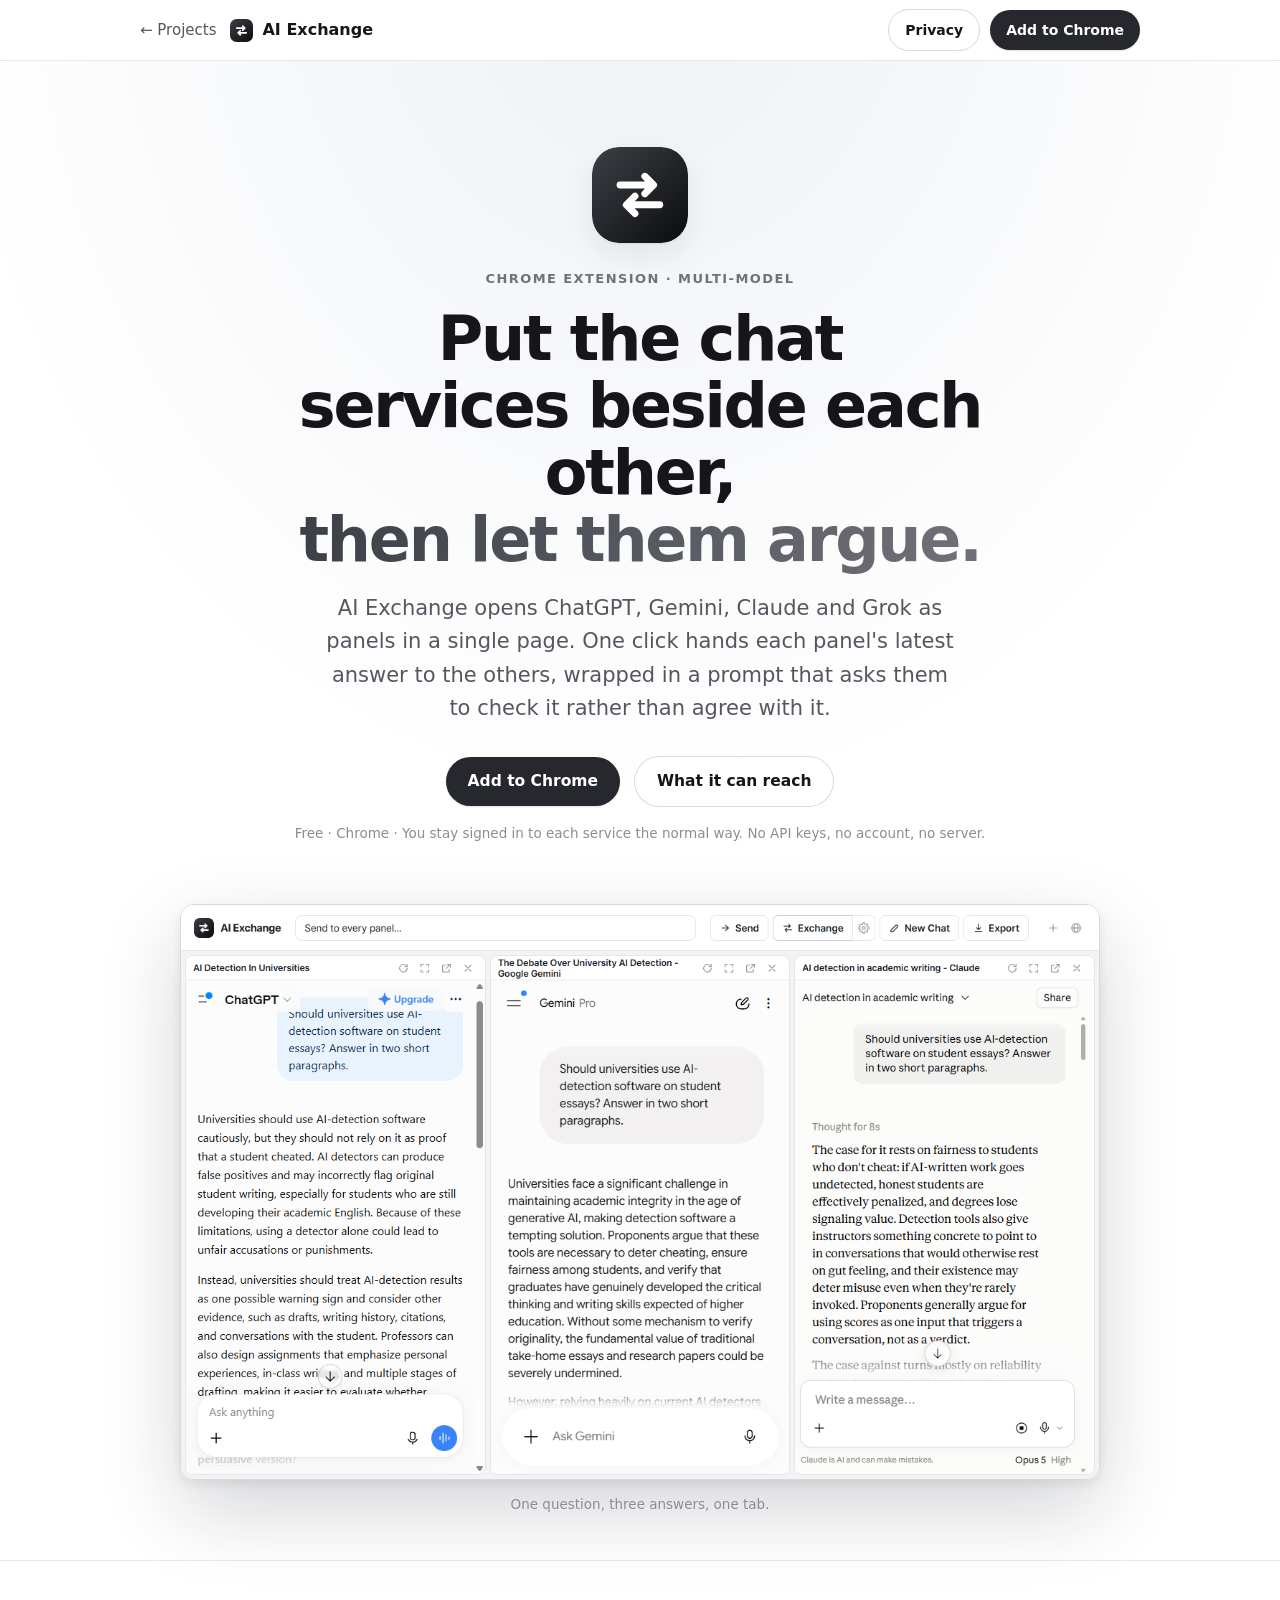
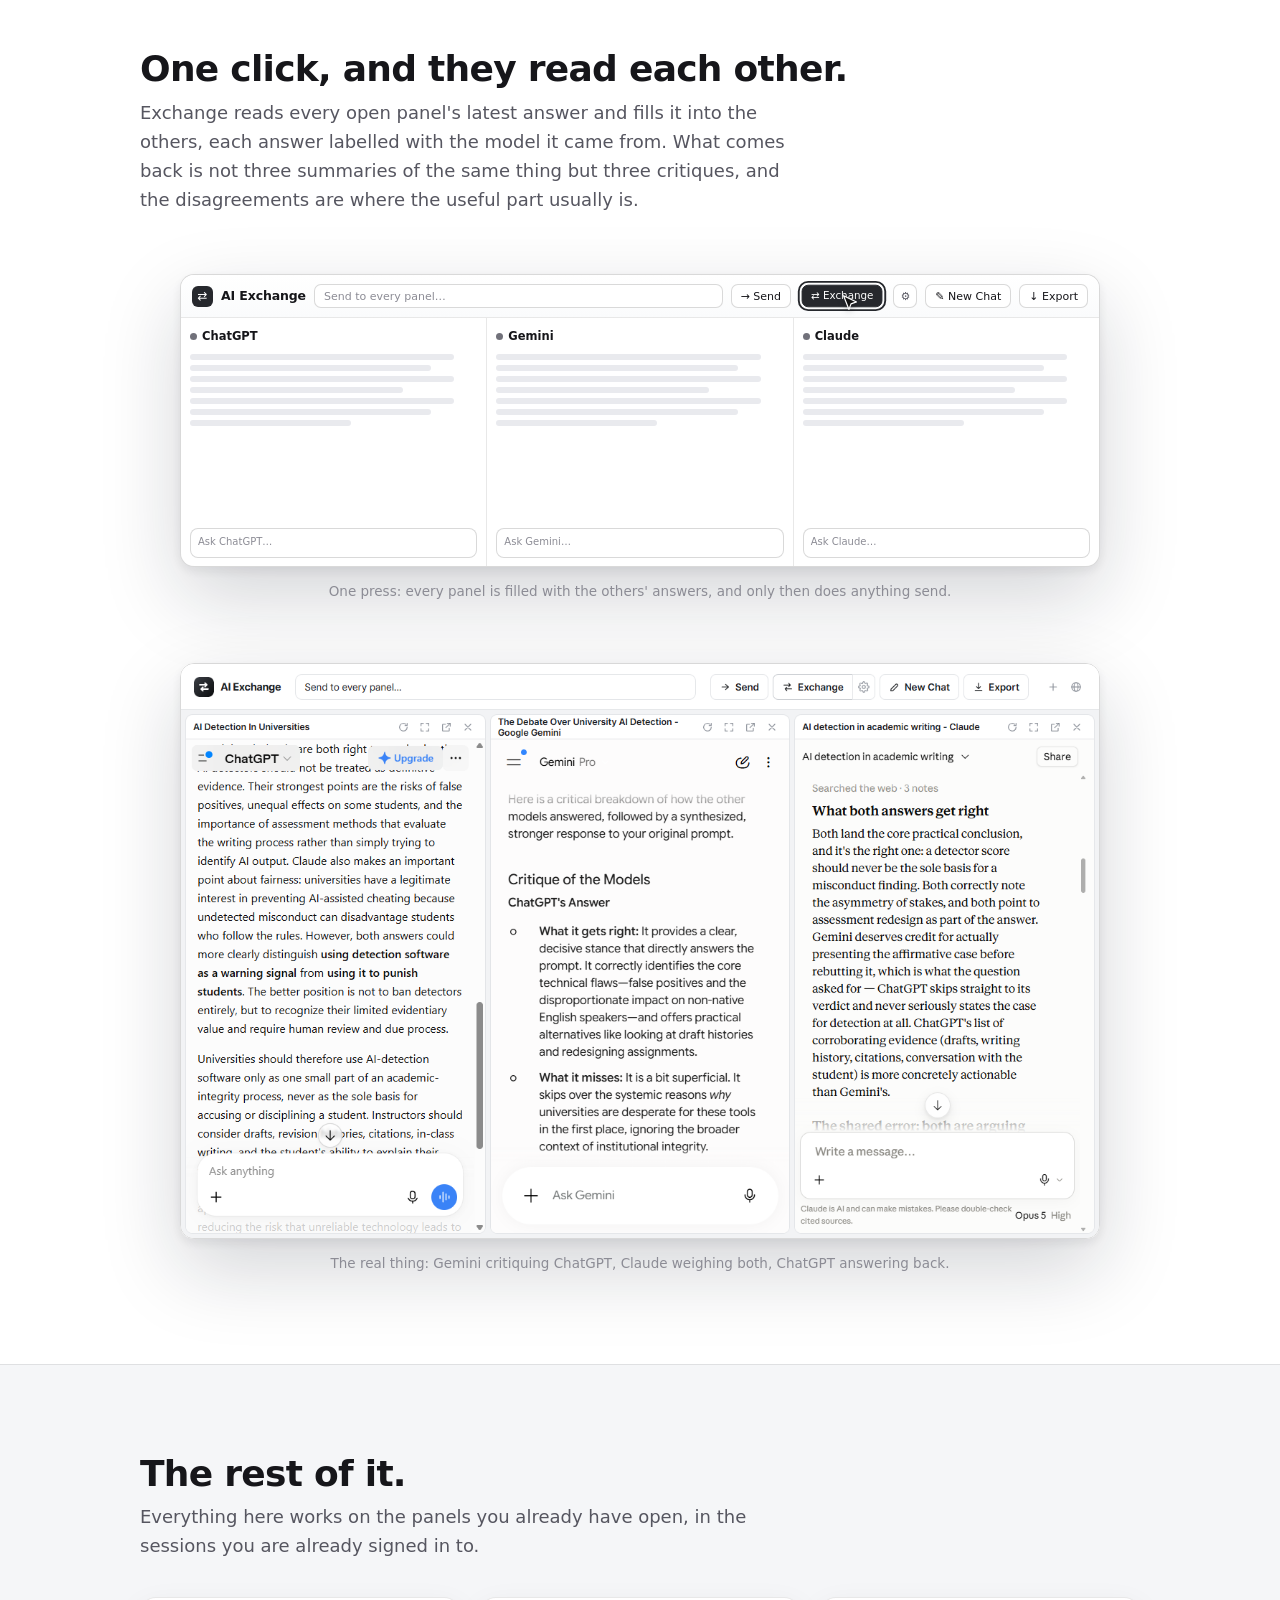
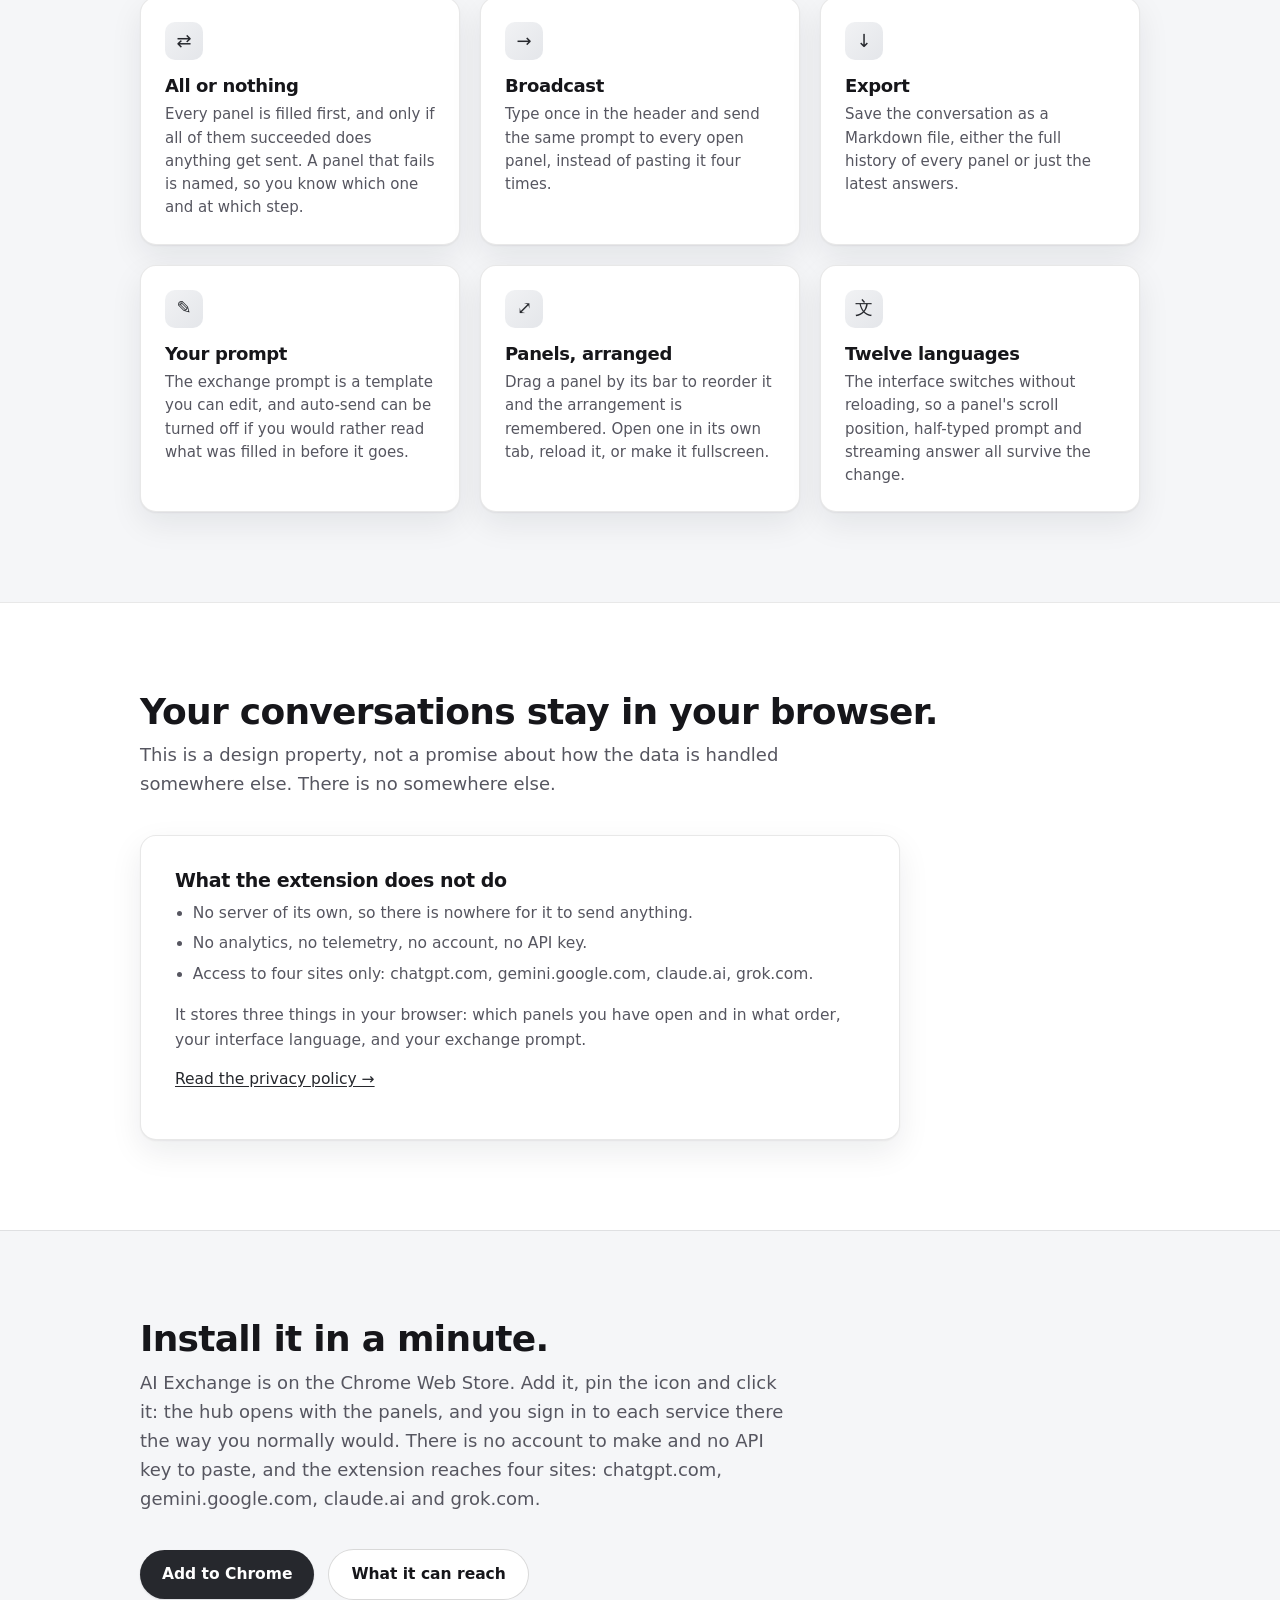
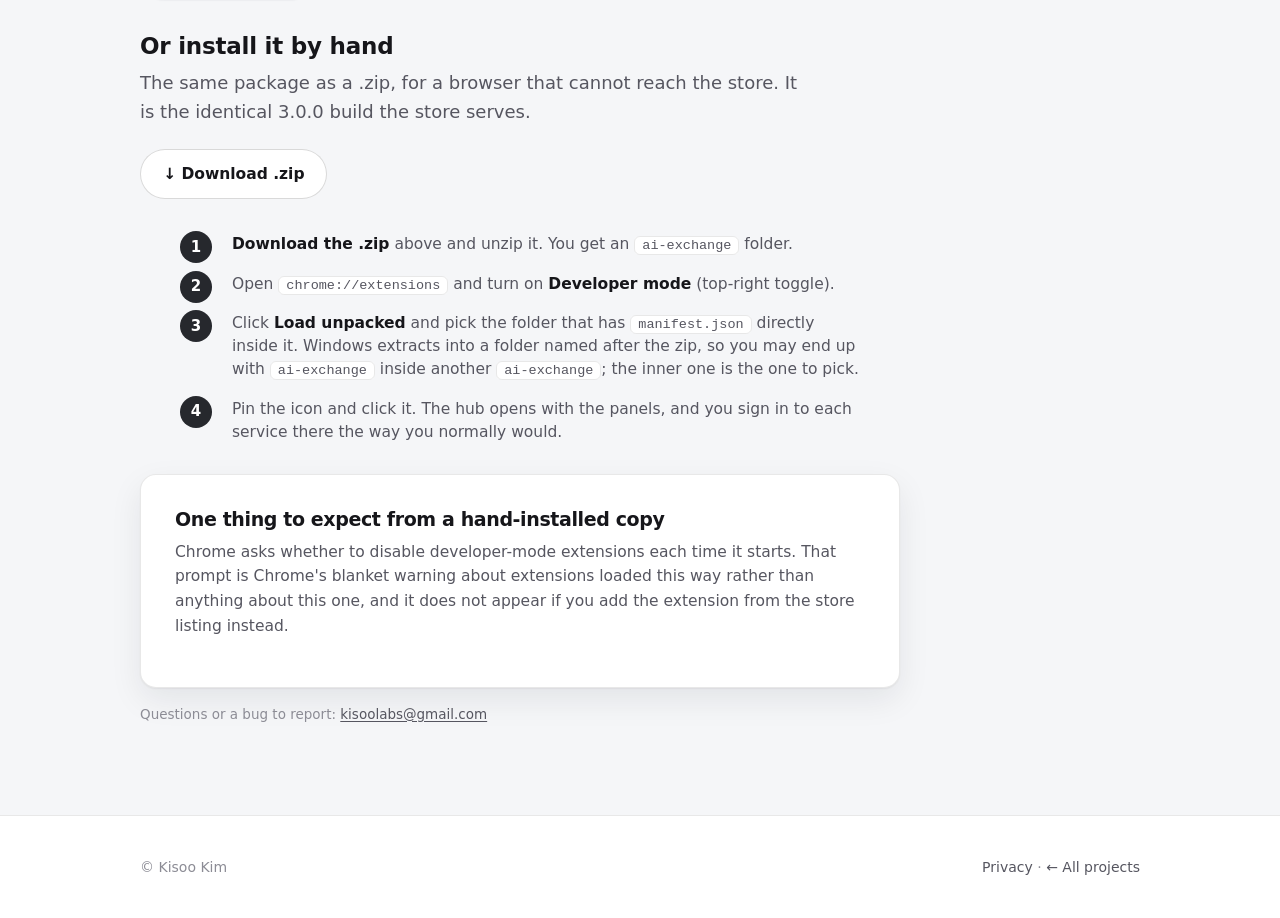
==== ai-exchange/index.html @ a66ac68d "ai-exchange: the listing is live, so lead with the store button The review came back approved and th" ====
<!doctype html>
<html lang="en">
<head>
  <meta charset="utf-8">
  <meta name="viewport" content="width=device-width,initial-scale=1">
  <title>AI Exchange — put the chat services beside each other, then let them argue</title>
  <meta name="description" content="A Chrome extension that opens ChatGPT, Gemini, Claude and Grok as panels in one page, then hands each panel's latest answer to the others so they check one another's work.">
  <link rel="canonical" href="https://kisoolabs.github.io/ai-exchange/">
  <meta property="og:title" content="AI Exchange — let the models check each other">
  <meta property="og:description" content="Four AI chat services side by side in one page, with one click that passes each answer to the others for a critical read.">
  <meta property="og:type" content="website">
  <meta property="og:url" content="https://kisoolabs.github.io/ai-exchange/">
  <meta name="twitter:card" content="summary">
  <link rel="icon" href="assets/icon.svg">
  <link rel="preload" href="../fonts/Geist-Regular.woff2" as="font" type="font/woff2" crossorigin>
  <link rel="preload" href="../fonts/Geist-SemiBold.woff2" as="font" type="font/woff2" crossorigin>
  <link rel="preload" href="../fonts/Geist-Medium.woff2" as="font" type="font/woff2" crossorigin>
  <link rel="stylesheet" href="styles.css">
</head>
<body>
  <header id="nav">
    <div class="container nav-row">
      <div class="nav-left">
        <a class="nav-back" href="../">← Projects</a>
        <span class="nav-title"><img src="assets/icon.svg" alt="">AI Exchange</span>
      </div>
      <span class="nav-right">
        <a class="btn sm ghost" href="privacy/">Privacy</a>
        <a class="btn sm" href="https://chromewebstore.google.com/detail/ai-exchange/naffdgmhedmdagajmbgfgpoiiheadhee">Add to Chrome</a>
      </span>
    </div>
  </header>

  <main>
    <section id="hero">
      <div class="container">
        <img class="hero-icon reveal" src="assets/icon.svg" alt="AI Exchange icon" width="96" height="96">
        <p class="eyebrow reveal">Chrome extension · Multi-model</p>
        <h1 class="reveal">Put the chat services beside each other,<br><span class="grad">then let them argue.</span></h1>
        <p class="hero-sub reveal">AI Exchange opens ChatGPT, Gemini, Claude and Grok as panels in a
          single page. One click hands each panel's latest answer to the others, wrapped in a prompt
          that asks them to check it rather than agree with it.</p>
        <div class="hero-cta reveal">
          <a class="btn" href="https://chromewebstore.google.com/detail/ai-exchange/naffdgmhedmdagajmbgfgpoiiheadhee">Add to Chrome</a>
          <a class="btn ghost" href="#privacy">What it can reach</a>
        </div>
        <p class="hero-note reveal">Free · Chrome · You stay signed in to each service the normal way.
          No API keys, no account, no server.</p>

        <div class="shot reveal">
          <img src="assets/shot-side-by-side.png" width="1280" height="800"
               alt="Three panels side by side in one browser tab: ChatGPT, Google Gemini and Claude, each answering the same question about AI-detection software.">
        </div>
        <p class="shot-cap reveal">One question, three answers, one tab.</p>
      </div>
    </section>

    <section class="section">
      <div class="container">
        <h2 class="reveal">One click, and they read each other.</h2>
        <p class="sub reveal">Exchange reads every open panel's latest answer and fills it into the
          others, each answer labelled with the model it came from. What comes back is not three
          summaries of the same thing but three critiques, and the disagreements are where the
          useful part usually is.</p>

        <div class="shot demo reveal" id="demo" role="img"
             aria-label="Animated demo: pressing the Exchange button in the header hands each panel's latest answer to the other two panels, fills every composer before anything is sent, and the panels come back with critiques of one another.">
          <div class="dm-bar">
            <span class="dm-brand" aria-hidden="true">⇄</span>
            <span class="dm-name">AI Exchange</span>
            <span class="dm-omni">Send to every panel…</span>
            <span class="dm-btn">→ Send</span>
            <span class="dm-btn dm-x" id="dmX">⇄ Exchange</span>
            <span class="dm-btn icon">⚙</span>
            <span class="dm-btn">✎ New Chat</span>
            <span class="dm-btn">↓ Export</span>
          </div>
          <div class="dm-gate" id="dmGate">Filling 0 / 3</div>
          <div class="dm-panels">
              <div class="dm-p" data-panel="chatgpt">
                <div class="dm-ptitle"><span class="dm-dot"></span>ChatGPT</div>
                <div class="dm-body" aria-hidden="true">
                  <span class="dm-l w9"></span><span class="dm-l w8"></span><span class="dm-l w9"></span>
                  <span class="dm-l w7"></span><span class="dm-l w9"></span><span class="dm-l w8"></span>
                  <span class="dm-l w5"></span>
                  <p class="dm-crit"><b>Gemini</b> overstates how reliable current detectors are.</p>
                </div>
                <div class="dm-in"><span class="ph">Ask ChatGPT…</span><span class="dm-tag" data-tag="Gemini">Gemini</span><span class="dm-tag" data-tag="Claude">Claude</span><span class="dm-ask">Check these rather than agree with them.</span></div>
              </div>
              <div class="dm-p" data-panel="gemini">
                <div class="dm-ptitle"><span class="dm-dot"></span>Gemini</div>
                <div class="dm-body" aria-hidden="true">
                  <span class="dm-l w9"></span><span class="dm-l w8"></span><span class="dm-l w9"></span>
                  <span class="dm-l w7"></span><span class="dm-l w9"></span><span class="dm-l w8"></span>
                  <span class="dm-l w5"></span>
                  <p class="dm-crit"><b>ChatGPT</b> is right that false positives fall on the wrong students.</p>
                </div>
                <div class="dm-in"><span class="ph">Ask Gemini…</span><span class="dm-tag" data-tag="ChatGPT">ChatGPT</span><span class="dm-tag" data-tag="Claude">Claude</span><span class="dm-ask">Check these rather than agree with them.</span></div>
              </div>
              <div class="dm-p" data-panel="claude">
                <div class="dm-ptitle"><span class="dm-dot"></span>Claude</div>
                <div class="dm-body" aria-hidden="true">
                  <span class="dm-l w9"></span><span class="dm-l w8"></span><span class="dm-l w9"></span>
                  <span class="dm-l w7"></span><span class="dm-l w9"></span><span class="dm-l w8"></span>
                  <span class="dm-l w5"></span>
                  <p class="dm-crit">Both treat detection as evidence rather than as a prompt to ask.</p>
                </div>
                <div class="dm-in"><span class="ph">Ask Claude…</span><span class="dm-tag" data-tag="ChatGPT">ChatGPT</span><span class="dm-tag" data-tag="Gemini">Gemini</span><span class="dm-ask">Check these rather than agree with them.</span></div>
              </div>
          </div>
          <div class="dm-cursor" id="dmCursor" aria-hidden="true">
            <svg viewBox="0 0 24 24" width="20" height="20"><path d="M4 2l6.5 16.5 2.4-6.6 6.6-2.4L4 2z" fill="#111" stroke="#fff" stroke-width="1.4" stroke-linejoin="round"/></svg>
          </div>
        </div>
        <p class="shot-cap reveal">One press: every panel is filled with the others' answers, and only then does anything send.</p>

        <div class="shot reveal">
          <img src="assets/shot-exchange.png" width="1280" height="800"
               alt="After an exchange: Gemini writing a critique of ChatGPT's answer, Claude writing about what both other answers get right, and ChatGPT weighing Claude's position against its own.">
        </div>
        <p class="shot-cap reveal">The real thing: Gemini critiquing ChatGPT, Claude weighing both, ChatGPT answering back.</p>
      </div>
    </section>

    <section class="section alt">
      <div class="container">
        <h2 class="reveal">The rest of it.</h2>
        <p class="sub reveal">Everything here works on the panels you already have open, in the
          sessions you are already signed in to.</p>
        <div class="feat">
          <div class="f reveal">
            <div class="k">⇄</div>
            <h3>All or nothing</h3>
            <p>Every panel is filled first, and only if all of them succeeded does anything get sent.
              A panel that fails is named, so you know which one and at which step.</p>
          </div>
          <div class="f reveal">
            <div class="k">→</div>
            <h3>Broadcast</h3>
            <p>Type once in the header and send the same prompt to every open panel, instead of
              pasting it four times.</p>
          </div>
          <div class="f reveal">
            <div class="k">↓</div>
            <h3>Export</h3>
            <p>Save the conversation as a Markdown file, either the full history of every panel or
              just the latest answers.</p>
          </div>
          <div class="f reveal">
            <div class="k">✎</div>
            <h3>Your prompt</h3>
            <p>The exchange prompt is a template you can edit, and auto-send can be turned off if you
              would rather read what was filled in before it goes.</p>
          </div>
          <div class="f reveal">
            <div class="k">⤢</div>
            <h3>Panels, arranged</h3>
            <p>Drag a panel by its bar to reorder it and the arrangement is remembered. Open one in
              its own tab, reload it, or make it fullscreen.</p>
          </div>
          <div class="f reveal">
            <div class="k">文</div>
            <h3>Twelve languages</h3>
            <p>The interface switches without reloading, so a panel's scroll position, half-typed
              prompt and streaming answer all survive the change.</p>
          </div>
        </div>
      </div>
    </section>

    <section class="section" id="privacy">
      <div class="container">
        <h2 class="reveal">Your conversations stay in your browser.</h2>
        <p class="sub reveal">This is a design property, not a promise about how the data is handled
          somewhere else. There is no somewhere else.</p>
        <div class="callout reveal">
          <h3>What the extension does not do</h3>
          <ul>
            <li>No server of its own, so there is nowhere for it to send anything.</li>
            <li>No analytics, no telemetry, no account, no API key.</li>
            <li>Access to four sites only: chatgpt.com, gemini.google.com, claude.ai, grok.com.</li>
          </ul>
          <p>It stores three things in your browser: which panels you have open and in what order,
            your interface language, and your exchange prompt.</p>
          <p><a href="privacy/">Read the privacy policy →</a></p>
        </div>
      </div>
    </section>

    <section class="section alt" id="get">
      <div class="container">
        <h2 class="reveal">Install it in a minute.</h2>
        <p class="sub reveal">AI Exchange is on the Chrome Web Store. Add it, pin the icon and click it:
          the hub opens with the panels, and you sign in to each service there the way you normally would.
          There is no account to make and no API key to paste, and the extension reaches four sites:
          chatgpt.com, gemini.google.com, claude.ai and grok.com.</p>
        <div class="hero-cta cta-left reveal">
          <a class="btn" href="https://chromewebstore.google.com/detail/ai-exchange/naffdgmhedmdagajmbgfgpoiiheadhee">Add to Chrome</a>
          <a class="btn ghost" href="#privacy">What it can reach</a>
        </div>

        <h3 class="subhead reveal">Or install it by hand</h3>
        <p class="sub narrow reveal">The same package as a .zip, for a browser that cannot reach the
          store. It is the identical 3.0.0 build the store serves.</p>
        <div class="hero-cta cta-left reveal">
          <a class="btn ghost" href="ai-exchange.zip" download>↓ Download .zip</a>
        </div>
        <ol class="steps reveal">
          <li><b>Download the .zip</b> above and unzip it. You get an <code>ai-exchange</code> folder.</li>
          <li>Open <code>chrome://extensions</code> and turn on <b>Developer mode</b> (top-right toggle).</li>
          <li>Click <b>Load unpacked</b> and pick the folder that has <code>manifest.json</code>
            directly inside it. Windows extracts into a folder named after the zip, so you may end up
            with <code>ai-exchange</code> inside another <code>ai-exchange</code>; the inner one is the
            one to pick.</li>
          <li>Pin the icon and click it. The hub opens with the panels, and you sign in to each service
            there the way you normally would.</li>
        </ol>
        <div class="callout reveal">
          <h3>One thing to expect from a hand-installed copy</h3>
          <p>Chrome asks whether to disable developer-mode extensions each time it starts. That prompt is
            Chrome's blanket warning about extensions loaded this way rather than anything about this one,
            and it does not appear if you add the extension from the store listing instead.</p>
        </div>
        <p class="hero-note reveal">Questions or a bug to report:
          <a href="mailto:kisoolabs@gmail.com">kisoolabs@gmail.com</a></p>
      </div>
    </section>
  </main>

  <footer class="site">
    <div class="container foot">
      <span>© Kisoo Kim</span>
      <nav><a href="privacy/">Privacy</a> · <a href="../">← All projects</a></nav>
    </div>
  </footer>

  <script>
  /* Exchange demo. One timed pass: aim at the button, press it, carry each
     panel's answer to the OTHER panels (its own excluded, as the extension
     does), fill all three composers before anything sends, then let the
     critiques come back. Loops. */
  (function(){
    var demo = document.getElementById('demo');
    if(!demo) return;
    var xBtn   = document.getElementById('dmX');
    var gate   = document.getElementById('dmGate');
    var cursor = document.getElementById('dmCursor');
    var panels = [].slice.call(demo.querySelectorAll('.dm-p'));
    var NAMES  = {chatgpt:'ChatGPT', gemini:'Gemini', claude:'Claude'};

    function part(panel, sel){ return panel.querySelector(sel); }
    function centerOf(el){
      var pr = demo.getBoundingClientRect(), r = el.getBoundingClientRect();
      return {x: r.left - pr.left + r.width/2, y: r.top - pr.top + r.height/2};
    }
    function moveTo(el){
      var c = centerOf(el);
      cursor.style.transform = 'translate(' + c.x + 'px,' + c.y + 'px)';
    }
    function reset(){
      demo.classList.remove('is-aim','is-press','is-run');
      gate.classList.remove('show');
      gate.textContent = 'Filling 0 / 3';
      panels.forEach(function(p){
        var box = part(p, '.dm-in');
        box.classList.remove('filling','filled','sent');
        [].forEach.call(p.querySelectorAll('.dm-tag'), function(t){ t.classList.remove('on'); });
        part(p, '.dm-ask').classList.remove('on');
        part(p, '.dm-crit').classList.remove('show');
      });
      [].forEach.call(demo.querySelectorAll('.dm-chip'), function(c){ c.remove(); });
    }

    /* Static end state when motion is not wanted: the exchange has happened. */
    if(window.matchMedia && window.matchMedia('(prefers-reduced-motion:reduce)').matches){
      panels.forEach(function(p){ part(p, '.dm-crit').classList.add('show'); });
      demo.classList.add('is-run');
      gate.textContent = 'Sent to all 3';
      gate.classList.add('show');
      cursor.style.display = 'none';
      return;
    }

    var timers = [];
    function at(ms, fn){ timers.push(setTimeout(fn, ms)); }

    var landed = 0;
    function fly(from, to, label){
      var chip = document.createElement('span');
      chip.className = 'dm-chip';
      chip.textContent = label;
      demo.appendChild(chip);
      var a = centerOf(part(from, '.dm-body')), b = centerOf(part(to, '.dm-in'));
      chip.style.transform = 'translate(' + (a.x - 26) + 'px,' + a.y + 'px)';
      chip.getBoundingClientRect();                    // commit the start point
      chip.style.transition = 'transform .62s cubic-bezier(.4,.1,.25,1),opacity .18s';
      chip.style.opacity = '1';
      chip.style.transform = 'translate(' + (b.x - 26) + 'px,' + b.y + 'px)';
      at(560, function(){ chip.style.opacity = '0'; });
      at(640, function(){
        chip.remove();
        var tag = to.querySelector('.dm-tag[data-tag="' + label + '"]');
        var box = part(to, '.dm-in');
        box.classList.add('filling');
        if(tag) tag.classList.add('on');
        if(to.querySelectorAll('.dm-tag.on').length === 2){
          box.classList.remove('filling');
          box.classList.add('filled');
          part(to, '.dm-ask').classList.add('on');
        }
        landed++;
        var done = demo.querySelectorAll('.dm-in.filled').length;
        gate.textContent = (done === 3 ? 'Filled 3 / 3' : 'Filling ' + done + ' / 3');
      });
    }

    function play(){
      timers.forEach(clearTimeout); timers = [];
      reset();
      landed = 0;
      cursor.style.transition = 'none';
      cursor.style.transform = 'translate(' + (demo.clientWidth*0.30) + 'px,' + (demo.clientHeight*0.72) + 'px)';
      at(60, function(){ cursor.style.transition = 'transform .72s cubic-bezier(.4,.5,.3,1)'; });

      at(700,  function(){ moveTo(xBtn); demo.classList.add('is-aim'); });
      at(1400, function(){ demo.classList.add('is-press'); });
      at(1560, function(){
        demo.classList.remove('is-press');
        demo.classList.add('is-run');
        gate.classList.add('show');
      });

      /* one wave per DESTINATION panel: it receives the other two answers, its
         own excluded. Filling a panel at a time is what the extension does and
         it also lets the counter climb 1, 2, 3 instead of jumping. */
      panels.forEach(function(dst, i){
        at(1620 + i*420, function(){
          panels.forEach(function(src){
            if(src !== dst) fly(src, dst, NAMES[src.dataset.panel]);
          });
        });
      });

      at(3100, function(){ gate.textContent = 'Filled 3 / 3'; });
      at(3700, function(){
        gate.textContent = 'Sent to all 3';
        panels.forEach(function(p){
          var box = part(p, '.dm-in');
          box.classList.remove('filled','filling');
          box.classList.add('sent');
          [].forEach.call(p.querySelectorAll('.dm-tag'), function(t){ t.classList.remove('on'); });
          part(p, '.dm-ask').classList.remove('on');
        });
      });

      panels.forEach(function(p, i){
        at(4550 + i*340, function(){ part(p, '.dm-crit').classList.add('show'); });
      });

      at(4450, function(){ gate.classList.remove('show'); });
      at(7900, play);
    }

    /* start once visible: the coordinate maths needs a laid-out element */
    if('IntersectionObserver' in window){
      var io = new IntersectionObserver(function(es){
        es.forEach(function(e){ if(e.isIntersecting){ play(); io.disconnect(); } });
      }, {threshold:.25});
      io.observe(demo);
    } else {
      play();
    }
  })();
  </script>
</body>
</html>
---- ai-exchange/styles.css ----
@font-face{font-family:'Geist';src:url('../fonts/Geist-Regular.woff2') format('woff2');font-weight:400;font-display:swap}
@font-face{font-family:'Geist';src:url('../fonts/Geist-Medium.woff2') format('woff2');font-weight:500;font-display:swap}
@font-face{font-family:'Geist';src:url('../fonts/Geist-SemiBold.woff2') format('woff2');font-weight:600;font-display:swap}

/* The extension is deliberately monochrome ("Plain, Executed"), so the page is
   too: the accent is the graphite of the brand mark rather than a colour the
   product does not use. */
:root{
  --bg:#ffffff; --bg-soft:#F5F6F8; --bg-card:#ffffff;
  --text:#16161A; --text-dim:#565660; --text-faint:#8C8C95;
  --border:rgba(0,0,0,.09); --border-strong:rgba(0,0,0,.15);
  --accent:#26282d; --accent-2:#3c4046; --accent-3:#71717a;
  --radius:16px; --container:1080px; --pad-section:clamp(48px,7vw,96px);
  --shadow:0 1px 2px rgba(16,24,40,.06),0 12px 32px rgba(16,24,40,.08);
  --font:'Geist',ui-sans-serif,system-ui,-apple-system,'Segoe UI',sans-serif;
}
*,*::before,*::after{box-sizing:border-box}
html{scroll-behavior:smooth}
body{margin:0;background:var(--bg);color:var(--text);font-family:var(--font);
  font-size:18px;line-height:1.6;-webkit-font-smoothing:antialiased;text-rendering:optimizeLegibility;overflow-x:clip}
img,svg{max-width:100%;display:block}
a{color:inherit;text-decoration:none}
h1,h2,h3{line-height:1.08;letter-spacing:-.02em;font-weight:600;margin:0}
:focus-visible{outline:2px solid var(--accent);outline-offset:3px;border-radius:4px}
.container{max-width:var(--container);margin-inline:auto;padding-inline:clamp(20px,5vw,40px)}
@keyframes reveal-in{from{opacity:0;transform:translateY(16px)}to{opacity:1;transform:none}}
.reveal{animation:reveal-in .6s cubic-bezier(.2,.7,.2,1) both}
@media (prefers-reduced-motion:reduce){.reveal{animation:none}html{scroll-behavior:auto}}

/* buttons */
.btn{display:inline-flex;align-items:center;gap:.5em;font-weight:600;font-size:15.5px;
  padding:12px 22px;border-radius:999px;background:var(--accent);color:#fff;
  box-shadow:0 1px 2px rgba(16,24,40,.12);transition:transform .15s,box-shadow .15s,background .15s}
.btn:hover{transform:translateY(-1px);box-shadow:0 6px 18px rgba(16,22,32,.24);background:#101216}
.btn.ghost{background:#fff;color:var(--text);border:1px solid var(--border-strong);box-shadow:none}
.btn.ghost:hover{background:var(--bg-soft);box-shadow:none}
.btn.sm{padding:9px 16px;font-size:14px}

/* nav */
#nav{position:sticky;top:0;z-index:10;background:rgba(255,255,255,.78);backdrop-filter:blur(12px);
  -webkit-backdrop-filter:blur(12px);border-bottom:1px solid var(--border)}
.nav-row{display:flex;align-items:center;justify-content:space-between;height:60px}
.nav-left{display:flex;align-items:center;gap:14px}
.nav-back{color:var(--text-dim);font-size:15px}.nav-back:hover{color:var(--text)}
.nav-title{display:flex;align-items:center;gap:9px;font-weight:600;font-size:16px}
.nav-title img{width:23px;height:23px}

/* hero */
#hero{padding:clamp(44px,7vw,86px) 0 clamp(20px,4vw,44px);text-align:center;
  background:radial-gradient(120% 130% at 50% -10%,#eef0f3 0%,#fff 46%)}
.hero-icon{width:96px;height:96px;margin:0 auto 26px;border-radius:26px;box-shadow:var(--shadow)}
.eyebrow{font-size:13px;letter-spacing:.11em;text-transform:uppercase;color:var(--accent-3);margin:0 0 16px;font-weight:600}
#hero h1{font-size:clamp(36px,6.2vw,62px);letter-spacing:-.035em;margin:0 auto 18px;max-width:16ch}
#hero h1 .grad{background:linear-gradient(100deg,var(--accent-2),var(--accent-3));
  -webkit-background-clip:text;background-clip:text;color:transparent}
.hero-sub{color:var(--text-dim);font-size:clamp(17px,2.2vw,21px);max-width:640px;margin:0 auto 30px}
.hero-cta{display:flex;justify-content:center;align-items:center;gap:14px;flex-wrap:wrap;margin-bottom:8px}
.hero-note{color:var(--text-faint);font-size:13.5px;margin:16px 0 0}
.hero-note a{color:var(--text-dim);text-decoration:underline;text-underline-offset:2px}

/* screenshots */
.shot{margin:clamp(34px,5vw,60px) auto 0;max-width:920px;border-radius:14px;overflow:hidden;
  border:1px solid var(--border-strong);
  box-shadow:0 30px 80px rgba(16,24,40,.18),0 4px 12px rgba(16,24,40,.08)}
.shot img{width:100%;height:auto}
.shot-cap{color:var(--text-faint);font-size:13.5px;text-align:center;margin:14px 0 0}

/* sections */
.section{padding:var(--pad-section) 0;border-top:1px solid var(--border)}
.section.alt{background:var(--bg-soft)}
.section h2{font-size:clamp(25px,3.6vw,36px);margin:0 0 10px}
.section .sub{color:var(--text-dim);margin:0 0 36px;max-width:660px}
.feat{display:grid;grid-template-columns:repeat(auto-fill,minmax(250px,1fr));gap:20px}
.f{background:var(--bg-card);border:1px solid var(--border);border-radius:var(--radius);padding:24px;box-shadow:var(--shadow)}
.f .k{width:38px;height:38px;border-radius:10px;display:grid;place-items:center;margin-bottom:16px;
  background:linear-gradient(135deg,#f1f2f4,#e4e6ea);color:var(--accent);font-size:18px}
.f h3{font-size:18px;margin:0 0 8px}
.f p{color:var(--text-dim);font-size:15px;line-height:1.55;margin:0}

/* install steps (same rules as the pdf-page-remover page) */
.steps{counter-reset:s;display:grid;gap:16px;max-width:720px;margin:0}
.steps li{list-style:none;position:relative;padding-left:52px;color:var(--text-dim);font-size:15.5px;line-height:1.5}
.steps li::before{counter-increment:s;content:counter(s);position:absolute;left:0;top:-2px;
  width:32px;height:32px;border-radius:50%;background:var(--accent);color:#fff;font-weight:600;font-size:15px;
  display:grid;place-items:center}
.steps b{color:var(--text)}
.steps code{background:#fff;border:1px solid var(--border);border-radius:6px;padding:1px 7px;font-size:13.5px;
  font-family:ui-monospace,SFMono-Regular,Menlo,monospace}
.cta-left{justify-content:flex-start;margin:0 0 34px}
.subhead{font-size:clamp(19px,2.2vw,23px);margin:8px 0 10px;letter-spacing:-.01em}
.section .sub.narrow{margin-bottom:22px}
.steps + .callout{margin-top:30px}
.nav-right{display:flex;align-items:center;gap:10px}
/* on a phone the bar holds the download and drops Privacy, which the footer
   and the in-page section both still link */
@media (max-width:560px){.nav-right .ghost{display:none}}

/* privacy callout */
.callout{background:var(--bg-card);border:1px solid var(--border);border-radius:var(--radius);
  padding:clamp(24px,3vw,34px);box-shadow:var(--shadow);max-width:760px}
.callout h3{font-size:19px;margin:0 0 10px}
.callout p{color:var(--text-dim);font-size:15.5px;margin:0 0 14px}
.callout ul{color:var(--text-dim);font-size:15.5px;margin:0 0 16px;padding-left:1.15em}
.callout li{margin:0 0 6px}
.callout a{color:var(--accent);text-decoration:underline;text-underline-offset:2px}

/* footer */
footer.site{border-top:1px solid var(--border);padding-block:40px;color:var(--text-faint);font-size:14px}
.foot{display:flex;justify-content:space-between;gap:16px;flex-wrap:wrap;align-items:center}
.foot a{color:var(--text-dim)}.foot a:hover{color:var(--text)}

/* ── Exchange demo ────────────────────────────────────────────────────────
   A coded mock of the hub, not a screenshot, so it stays sharp at any width
   and survives a UI re-shoot. Same pattern as the pdf-page-remover hero:
   markup here, a timed sequence in the page's inline script, and a static
   end-state under prefers-reduced-motion. */
.demo{position:relative;background:var(--bg-card);user-select:none}
.demo .dm-bar{display:flex;align-items:center;gap:8px;padding:9px 11px;border-bottom:1px solid var(--border);
  background:linear-gradient(#fff,#fafbfc)}
.dm-brand{width:21px;height:21px;border-radius:6px;background:var(--accent);color:#fff;display:grid;
  place-items:center;font-size:12px;flex:none}
.dm-name{font-weight:600;font-size:12.5px;letter-spacing:-.01em;flex:none}
.dm-omni{flex:1;min-width:0;height:24px;border:1px solid var(--border-strong);border-radius:7px;
  background:#fff;display:flex;align-items:center;padding:0 9px;color:var(--text-faint);font-size:11px;
  white-space:nowrap;overflow:hidden}
.dm-btn{flex:none;height:24px;display:inline-flex;align-items:center;gap:4px;padding:0 9px;font-size:11px;
  font-weight:500;border:1px solid var(--border-strong);border-radius:7px;background:#fff;color:var(--text)}
.dm-btn.icon{padding:0 6px;color:var(--text-dim)}
/* the one the whole section is about */
.dm-btn.dm-x{position:relative;transition:transform .16s,box-shadow .16s,background .16s,color .16s}
.dm-btn.dm-x::after{content:"";position:absolute;inset:-5px;border-radius:11px;border:2px solid var(--accent);
  opacity:0;transform:scale(.86);transition:opacity .22s,transform .22s}
.demo.is-aim .dm-btn.dm-x::after{opacity:1;transform:scale(1);animation:dm-ring 1.3s ease-out infinite}
.demo.is-press .dm-btn.dm-x{transform:scale(.94);background:var(--accent);color:#fff;border-color:var(--accent)}
.demo.is-run .dm-btn.dm-x{background:var(--accent);color:#fff;border-color:var(--accent)}
@keyframes dm-ring{0%{box-shadow:0 0 0 0 rgba(38,40,45,.28)}70%{box-shadow:0 0 0 9px rgba(38,40,45,0)}
  100%{box-shadow:0 0 0 0 rgba(38,40,45,0)}}

/* gate pill: FILL every panel, then SEND, which is what "all or nothing" means */
.dm-gate{position:absolute;top:34%;left:50%;transform:translate(-50%,calc(-50% - 6px));z-index:6;opacity:0;
  padding:4px 11px;border-radius:999px;font-size:11px;font-weight:600;background:var(--accent);color:#fff;
  box-shadow:0 6px 18px rgba(16,24,40,.22);transition:opacity .2s,transform .2s;white-space:nowrap}
.dm-gate.show{opacity:1;transform:translate(-50%,-50%)}

.dm-panels{display:grid;grid-template-columns:repeat(3,1fr);gap:1px;background:var(--border);overflow:hidden;
  height:clamp(196px,25vw,248px)}
.dm-p{background:var(--bg-card);display:flex;flex-direction:column;min-width:0;min-height:0;padding:9px 9px 8px}
.dm-ptitle{display:flex;align-items:center;gap:5px;font-size:11.5px;font-weight:600;margin-bottom:8px;flex:none}
.dm-dot{width:7px;height:7px;border-radius:50%;background:var(--accent-3);flex:none}
.dm-body{flex:1;min-height:0;overflow:hidden;display:flex;flex-direction:column;gap:5px}
.dm-l{height:6px;border-radius:3px;background:#e9eaee}
.dm-l.w9{width:92%}.dm-l.w7{width:74%}.dm-l.w5{width:56%}.dm-l.w8{width:84%}
/* the critique that comes back */
.dm-crit{margin:7px 0 0;padding-top:8px;border-top:1px solid var(--border);font-size:10.5px;
  line-height:1.45;color:var(--text-dim);opacity:0;transform:translateY(5px);
  transition:opacity .3s,transform .3s}
.dm-crit b{color:var(--text);font-weight:600}
.dm-crit.show{opacity:1;transform:none}
/* composer, where the other panels' answers land */
.dm-in{flex:none;margin-top:8px;min-height:30px;border:1px solid var(--border-strong);border-radius:8px;
  background:#fff;padding:5px 7px;display:flex;flex-wrap:wrap;gap:3px;align-content:flex-start;
  font-size:10px;color:var(--text-faint);transition:border-color .2s,box-shadow .2s}
.dm-in .ph{color:var(--text-faint)}
.dm-in.filling .ph,.dm-in.filled .ph{display:none}
.dm-in.filled{border-color:var(--accent);box-shadow:0 0 0 2px rgba(38,40,45,.07)}
.dm-in.sent{border-color:var(--border-strong);box-shadow:none}
.dm-tag{display:none;align-items:center;gap:3px;padding:1px 6px;border-radius:999px;font-size:9.5px;
  font-weight:600;background:var(--bg-soft);border:1px solid var(--border);color:var(--text)}
.dm-tag.on{display:inline-flex;animation:dm-pop .22s cubic-bezier(.2,.9,.3,1.4) both}
.dm-ask{display:none;width:100%;font-size:9.5px;color:var(--text-dim);margin-top:1px}
.dm-ask.on{display:block;animation:dm-pop .22s ease both}
@keyframes dm-pop{from{opacity:0;transform:scale(.9)}to{opacity:1;transform:none}}

/* a chip carrying one panel's answer to another panel's composer */
.dm-chip{position:absolute;top:0;left:0;z-index:5;padding:2px 8px;border-radius:999px;font-size:10px;
  font-weight:600;background:var(--accent);color:#fff;white-space:nowrap;pointer-events:none;
  box-shadow:0 6px 16px rgba(16,24,40,.28);opacity:0}

.dm-cursor{position:absolute;top:0;left:0;z-index:7;pointer-events:none;
  filter:drop-shadow(0 2px 3px rgba(0,0,0,.28));margin:-3px 0 0 -3px}

@media (max-width:560px){
  .dm-name,.dm-omni,.dm-btn.icon{display:none}
  .dm-btn{font-size:10px;padding:0 7px}
  .dm-panels{height:clamp(196px,52vw,232px)}
  .dm-crit{font-size:9.5px}
  .dm-body .dm-l:nth-of-type(n+4){display:none}
}
@media (prefers-reduced-motion:reduce){
  .dm-cursor,.dm-chip{display:none}
  .dm-btn.dm-x::after{animation:none}
}
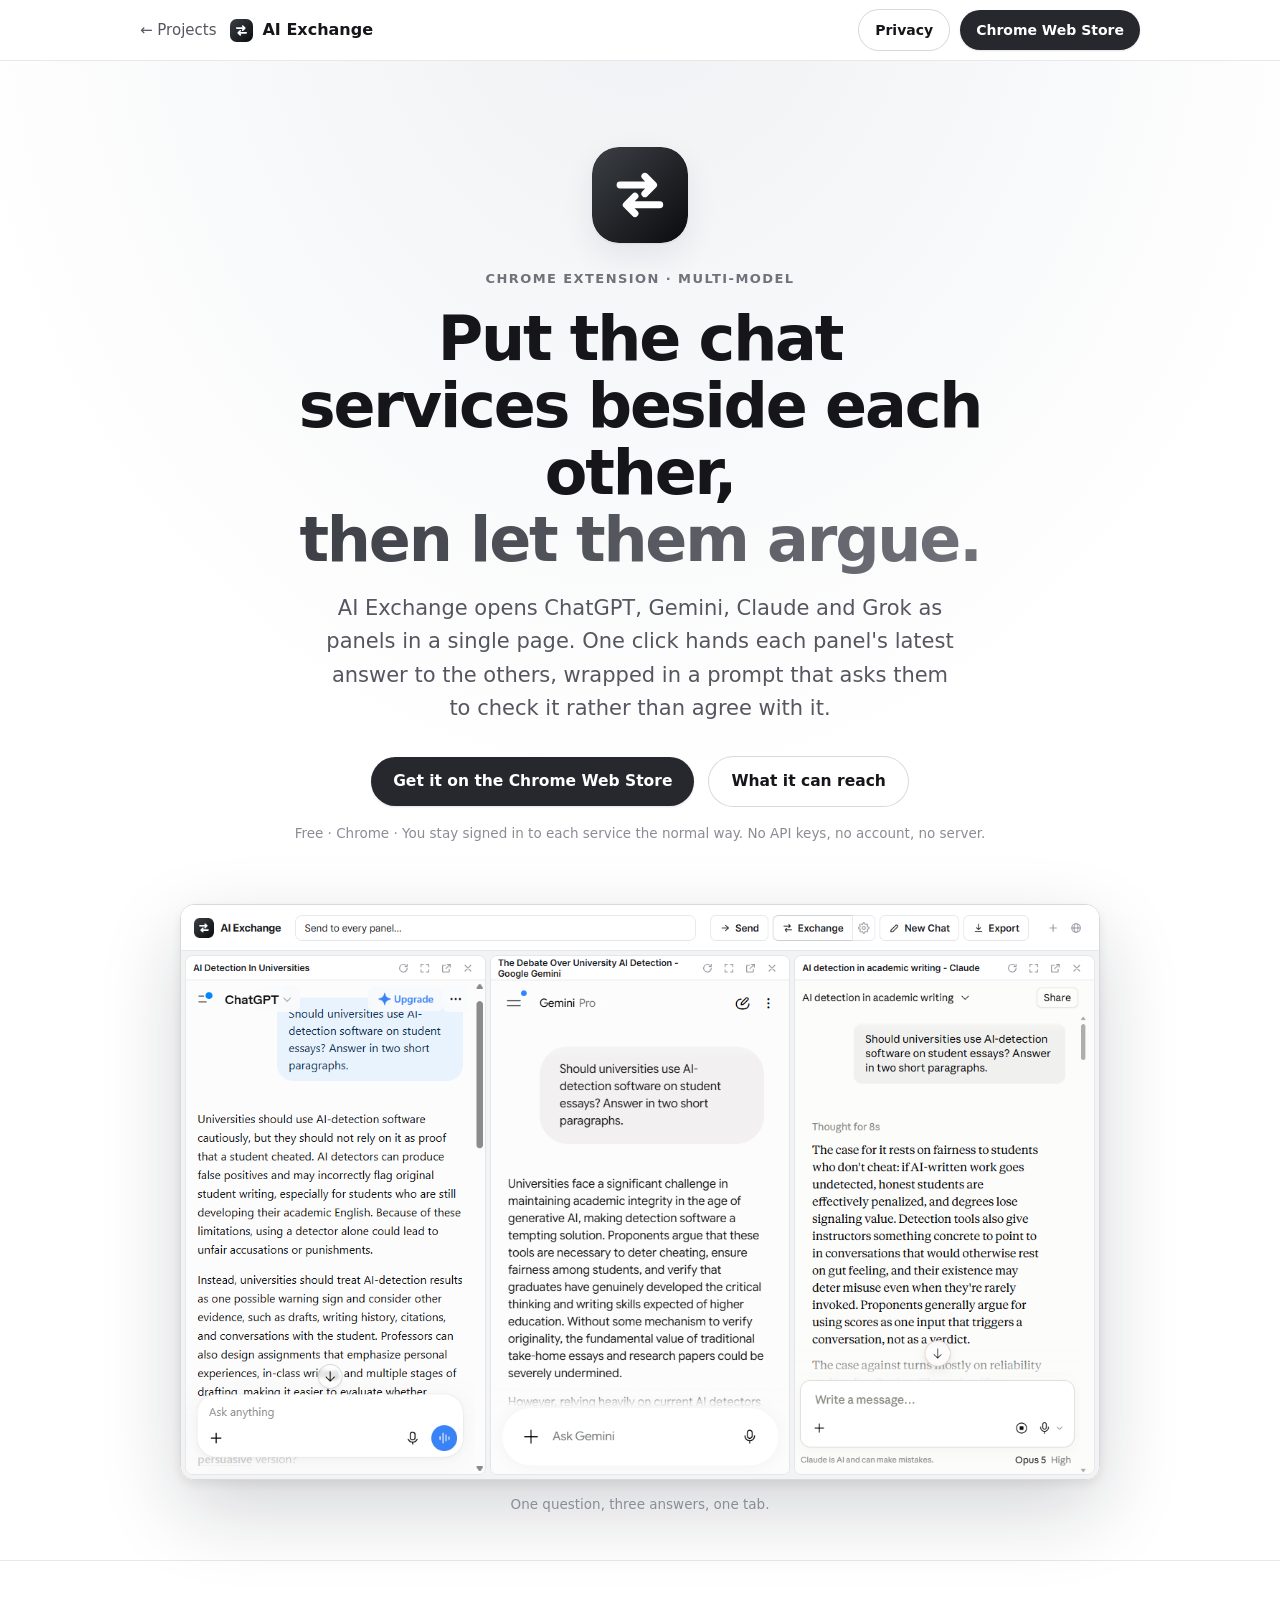
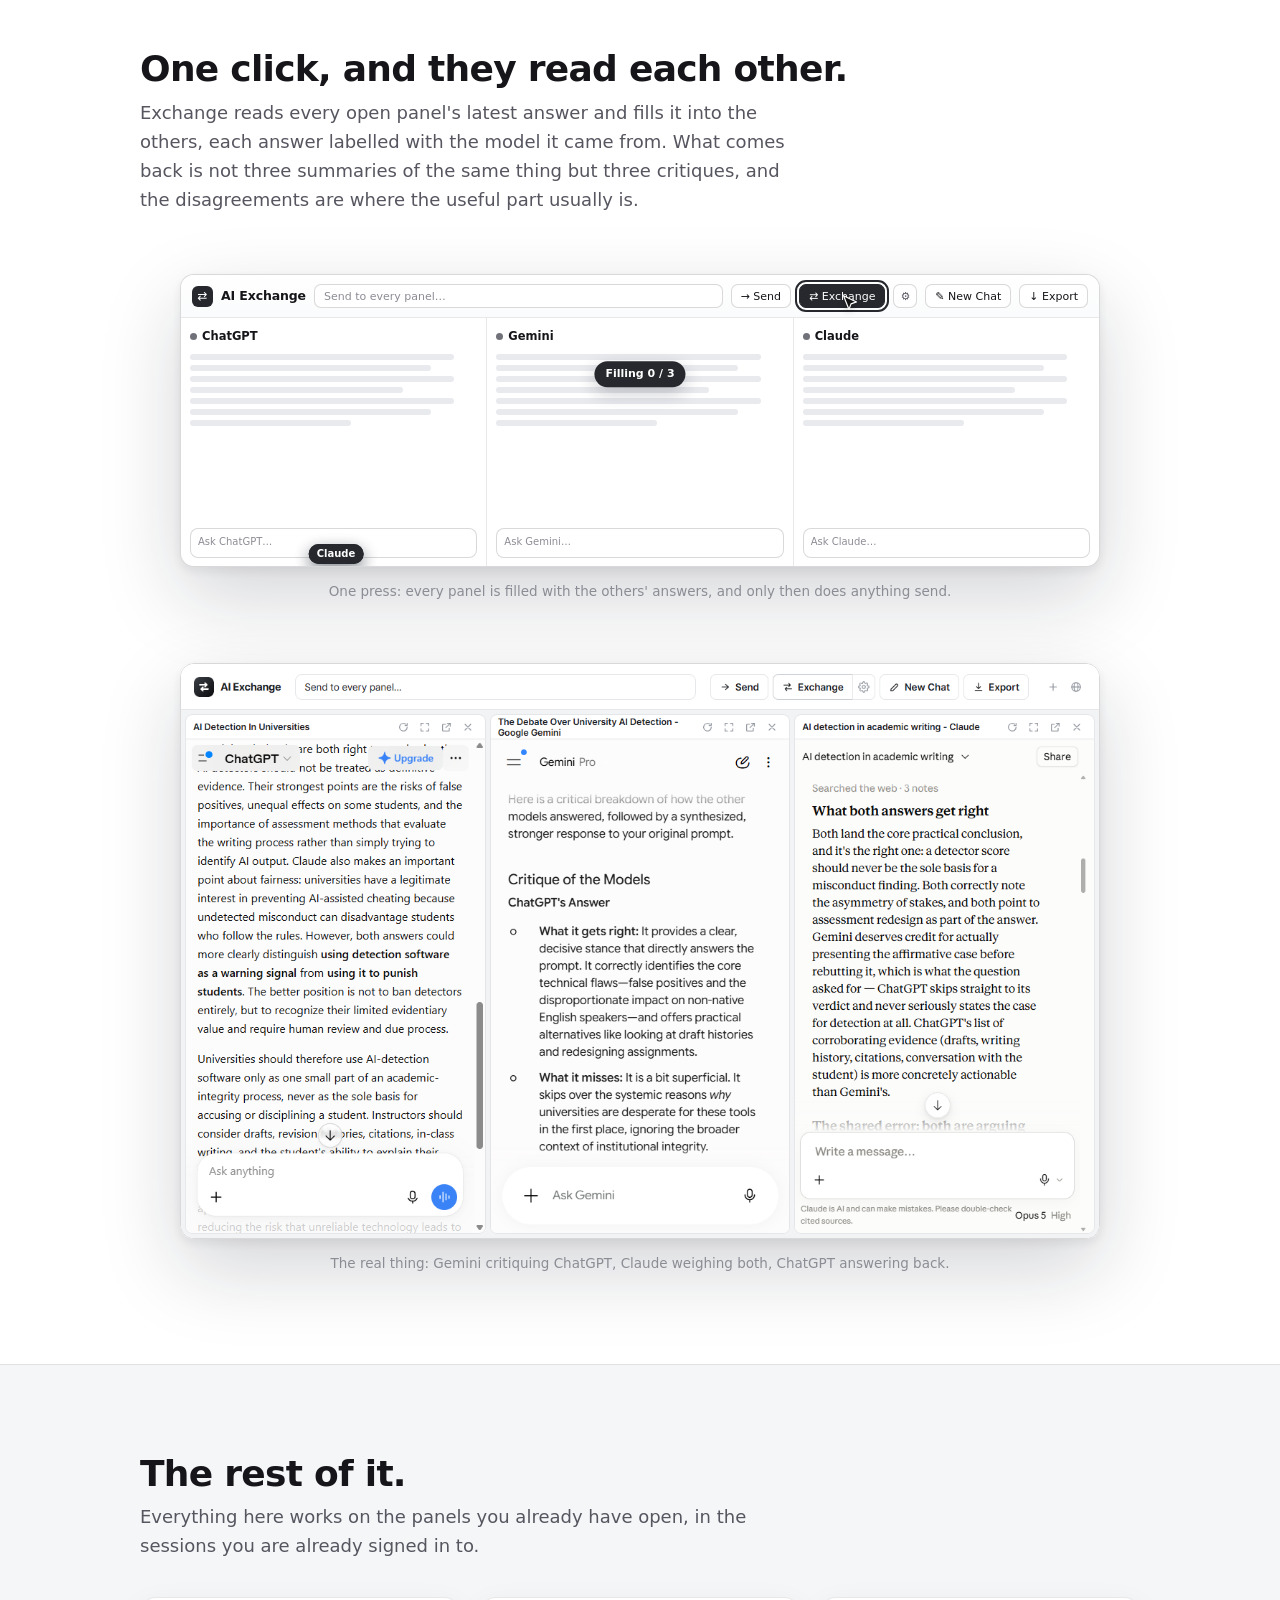
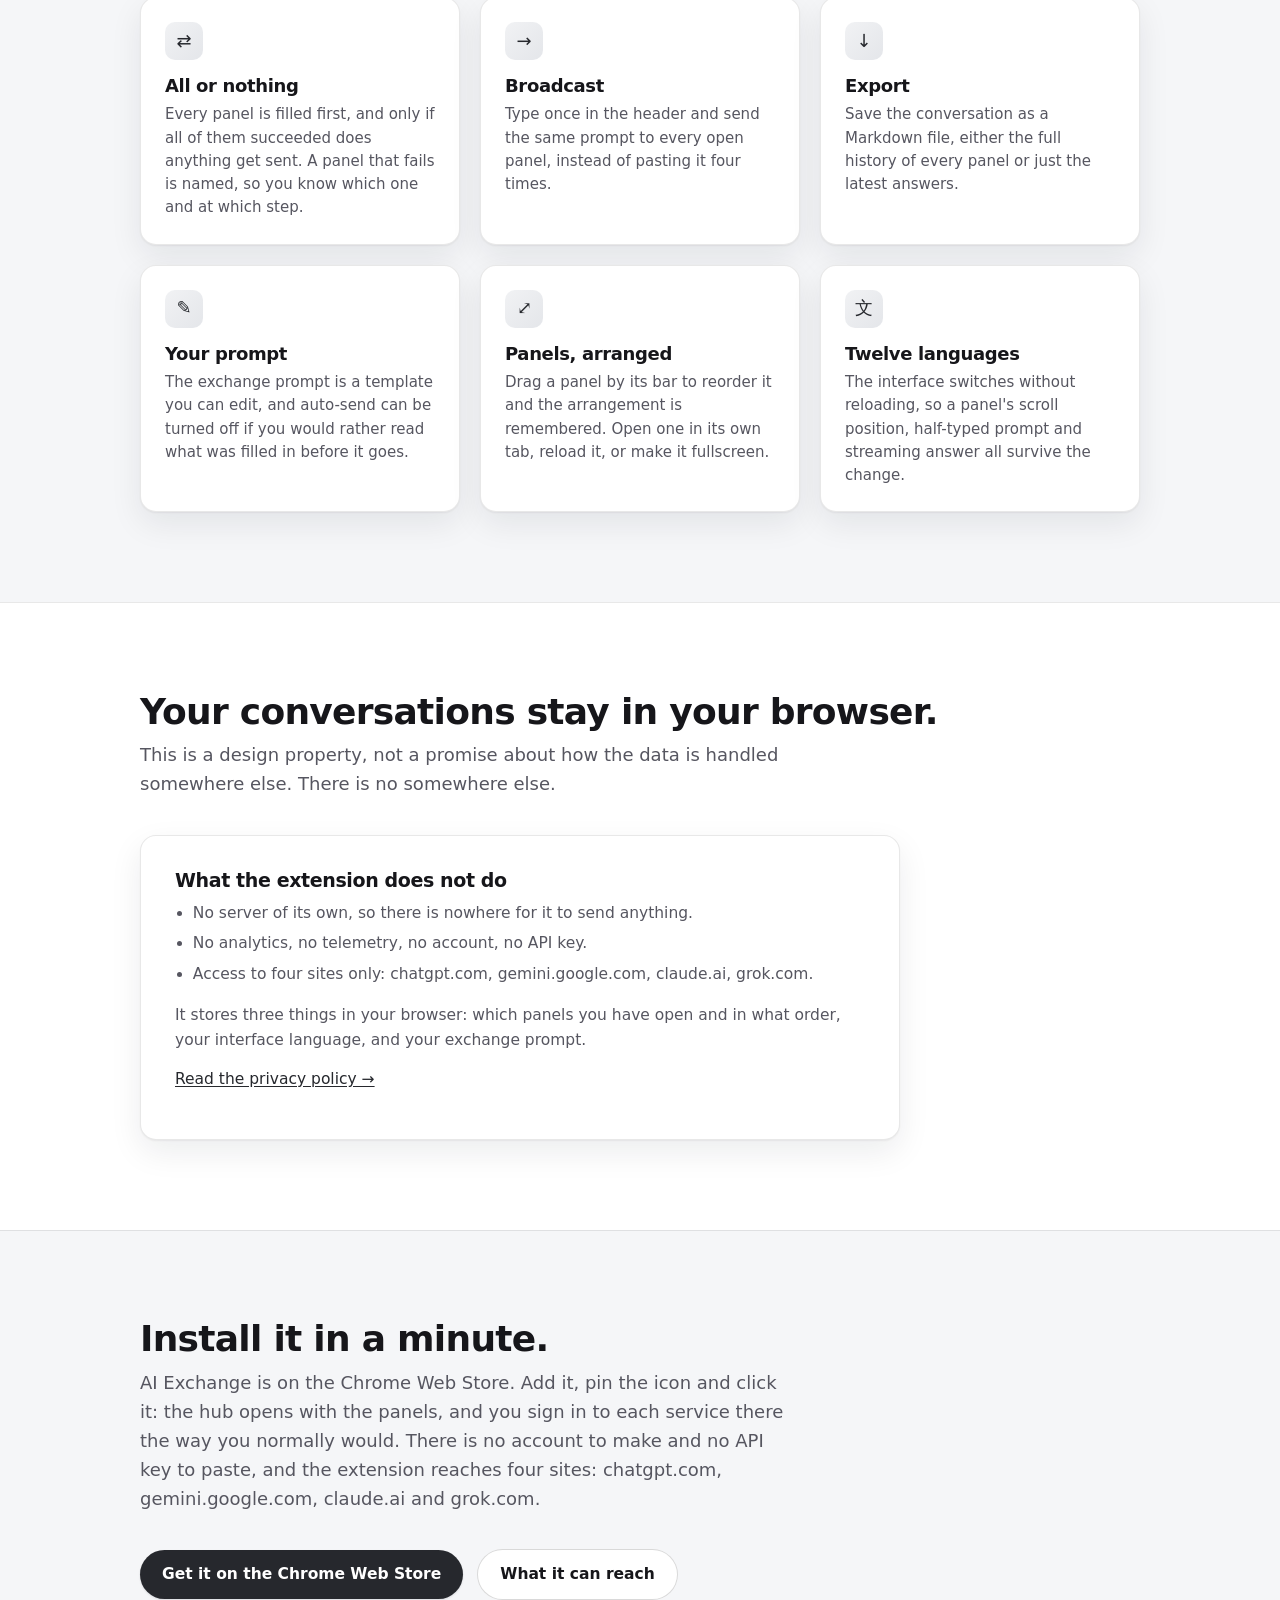
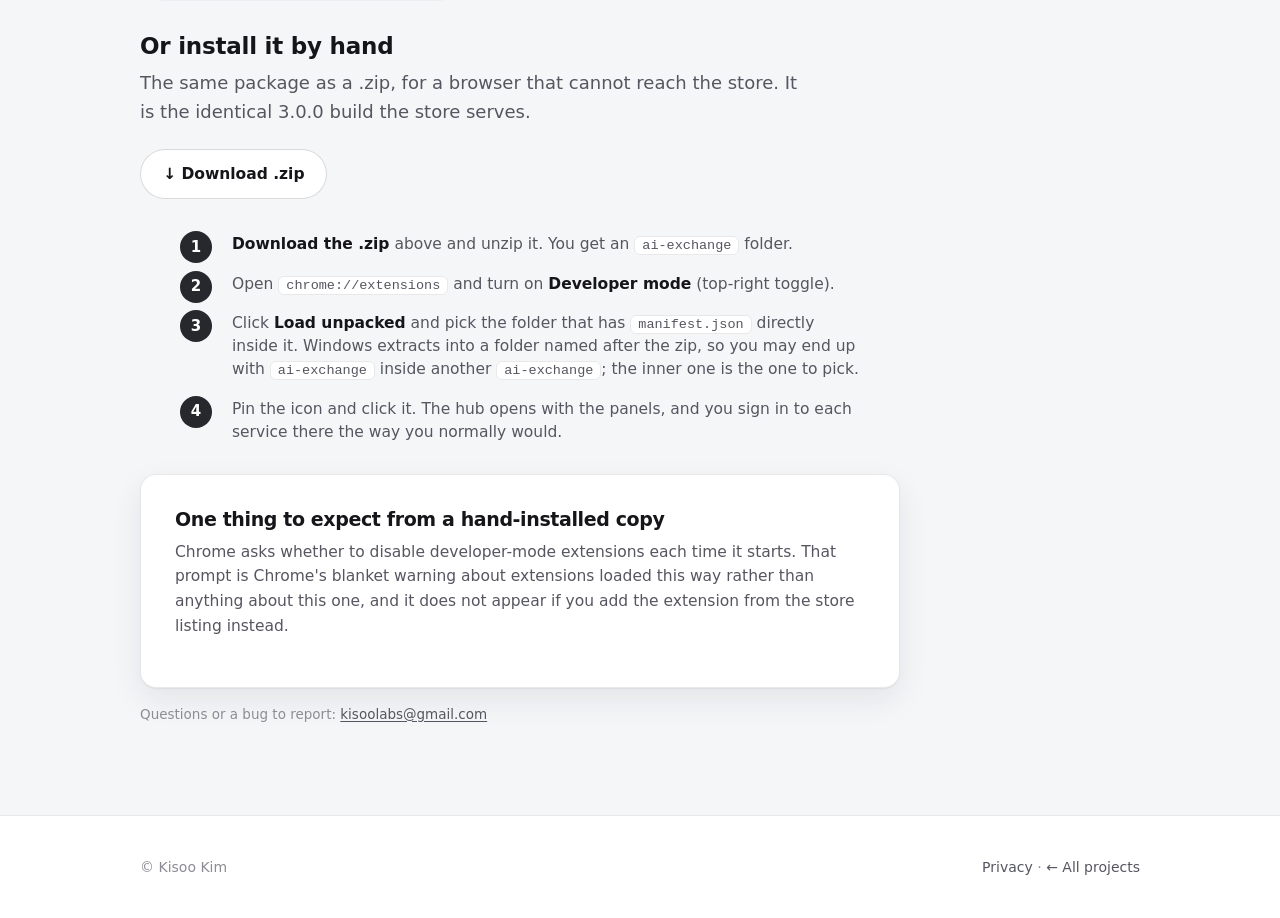
==== commit 37b188d9: "Name the Chrome Web Store, and link it from the home page Two changes with one reason. The button on" ====
--- a/ai-exchange/index.html
+++ b/ai-exchange/index.html
@@ -26,7 +26,7 @@
       </div>
       <span class="nav-right">
         <a class="btn sm ghost" href="privacy/">Privacy</a>
-        <a class="btn sm" href="https://chromewebstore.google.com/detail/ai-exchange/naffdgmhedmdagajmbgfgpoiiheadhee">Add to Chrome</a>
+        <a class="btn sm" href="https://chromewebstore.google.com/detail/ai-exchange/naffdgmhedmdagajmbgfgpoiiheadhee">Chrome Web Store</a>
       </span>
     </div>
   </header>
@@ -41,7 +41,7 @@
           single page. One click hands each panel's latest answer to the others, wrapped in a prompt
           that asks them to check it rather than agree with it.</p>
         <div class="hero-cta reveal">
-          <a class="btn" href="https://chromewebstore.google.com/detail/ai-exchange/naffdgmhedmdagajmbgfgpoiiheadhee">Add to Chrome</a>
+          <a class="btn" href="https://chromewebstore.google.com/detail/ai-exchange/naffdgmhedmdagajmbgfgpoiiheadhee">Get it on the Chrome Web Store</a>
           <a class="btn ghost" href="#privacy">What it can reach</a>
         </div>
         <p class="hero-note reveal">Free · Chrome · You stay signed in to each service the normal way.
@@ -195,7 +195,7 @@
           There is no account to make and no API key to paste, and the extension reaches four sites:
           chatgpt.com, gemini.google.com, claude.ai and grok.com.</p>
         <div class="hero-cta cta-left reveal">
-          <a class="btn" href="https://chromewebstore.google.com/detail/ai-exchange/naffdgmhedmdagajmbgfgpoiiheadhee">Add to Chrome</a>
+          <a class="btn" href="https://chromewebstore.google.com/detail/ai-exchange/naffdgmhedmdagajmbgfgpoiiheadhee">Get it on the Chrome Web Store</a>
           <a class="btn ghost" href="#privacy">What it can reach</a>
         </div>
 
--- a/ai-exchange/styles.css
+++ b/ai-exchange/styles.css
@@ -91,9 +91,17 @@
 .section .sub.narrow{margin-bottom:22px}
 .steps + .callout{margin-top:30px}
 .nav-right{display:flex;align-items:center;gap:10px}
-/* on a phone the bar holds the download and drops Privacy, which the footer
-   and the in-page section both still link */
-@media (max-width:560px){.nav-right .ghost{display:none}}
+/* on a phone the bar holds the store link and drops Privacy, which the footer
+   and the in-page section both still link. The label is two words that must not
+   wrap inside the pill, so it also loses some padding to stay on one line. */
+@media (max-width:560px){.nav-right .ghost{display:none}
+  .nav-right .btn{white-space:nowrap;padding:8px 14px;font-size:13.5px}
+  .nav-back{display:none}
+  .nav-left{min-width:0;gap:10px}
+  .nav-title{min-width:0;overflow:hidden;white-space:nowrap;text-overflow:ellipsis}}
+/* below this the product name starts to truncate, and the name is worth more
+   than the mark it sits next to */
+@media (max-width:400px){.nav-title img{display:none}}
 
 /* privacy callout */
 .callout{background:var(--bg-card);border:1px solid var(--border);border-radius:var(--radius);
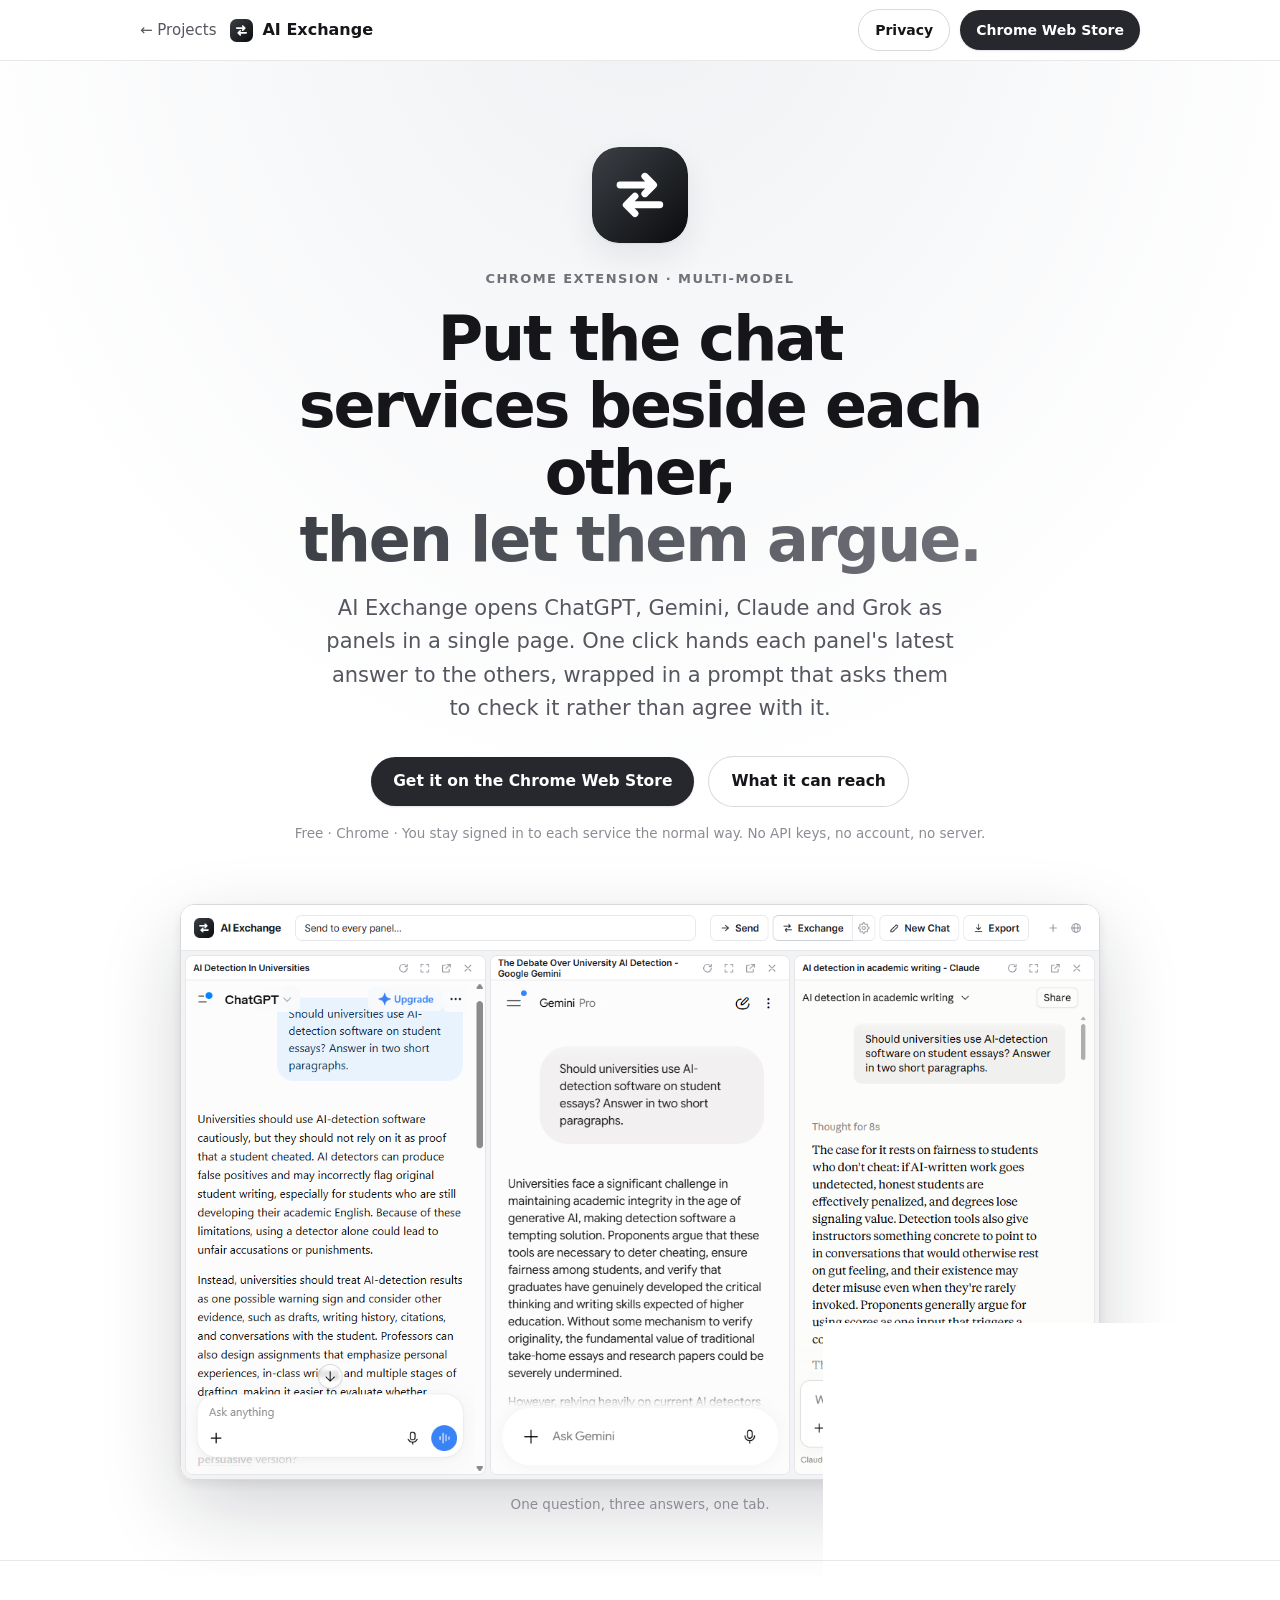
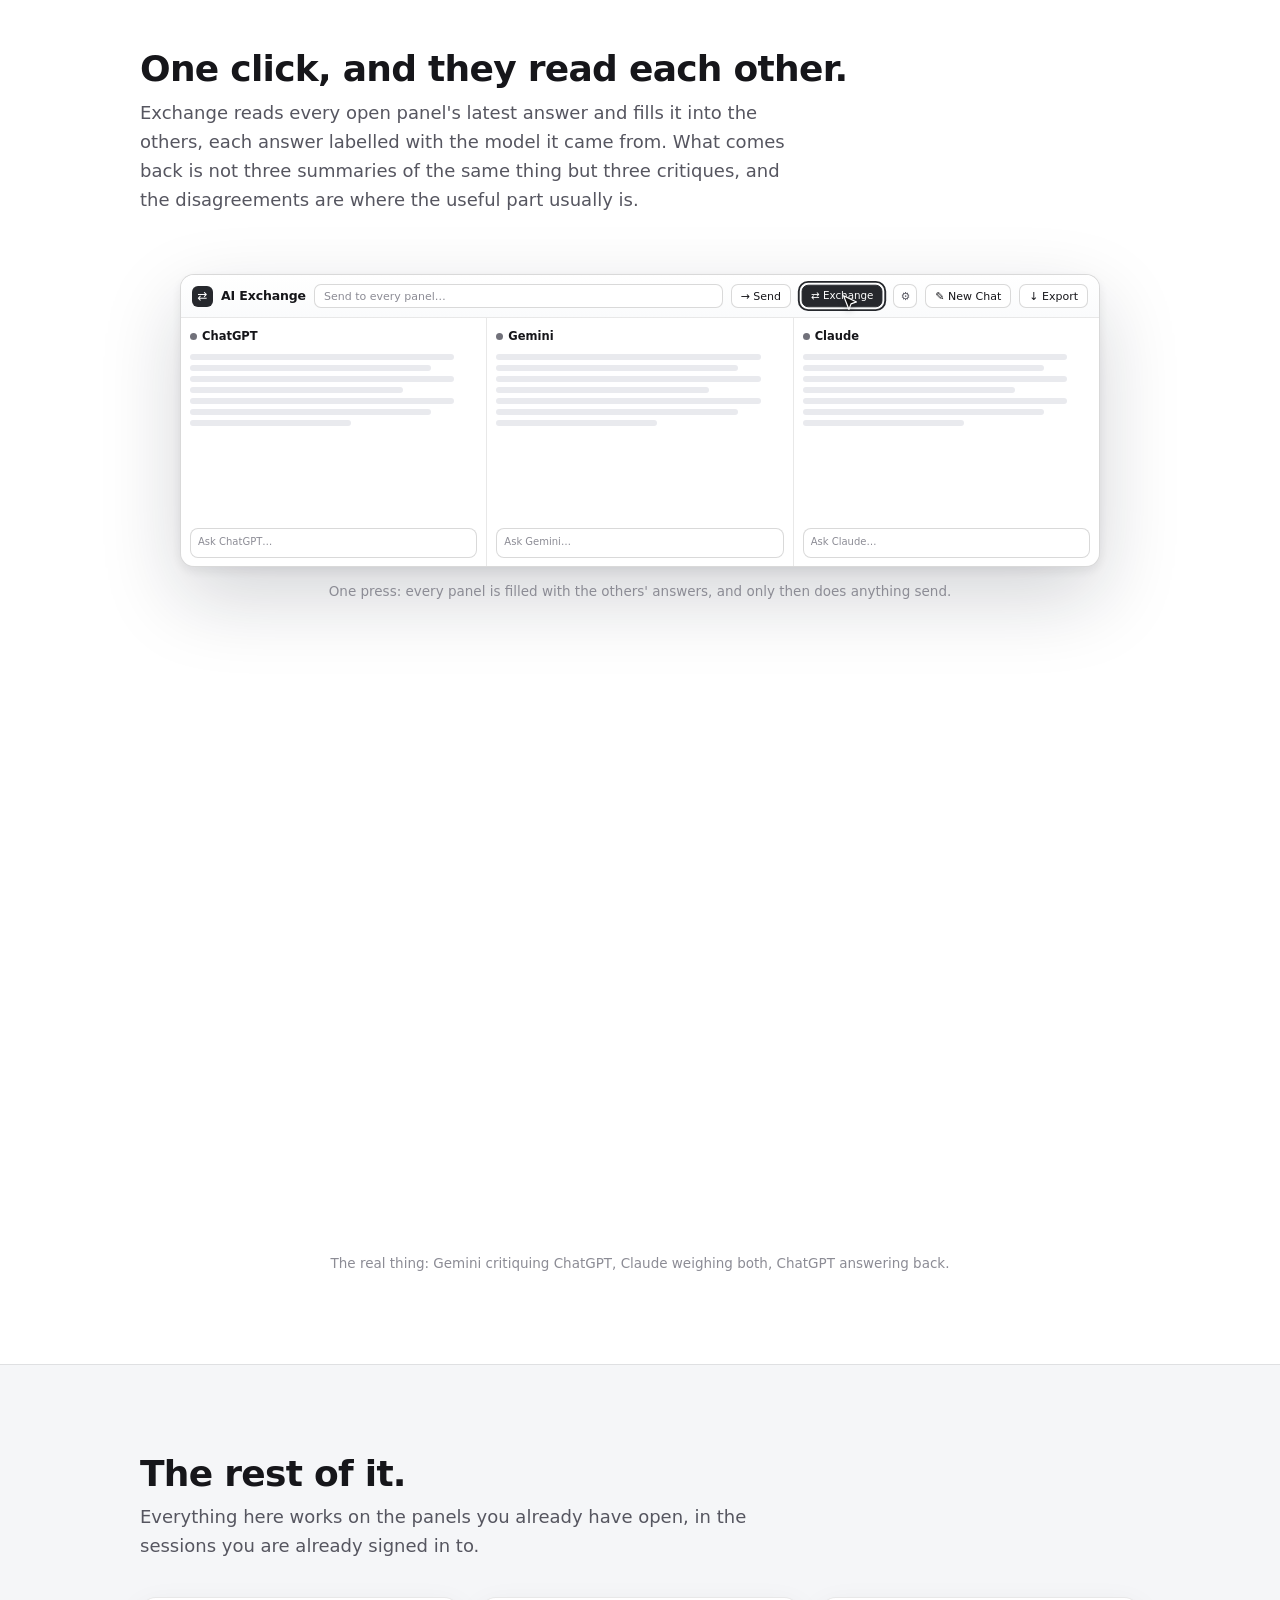
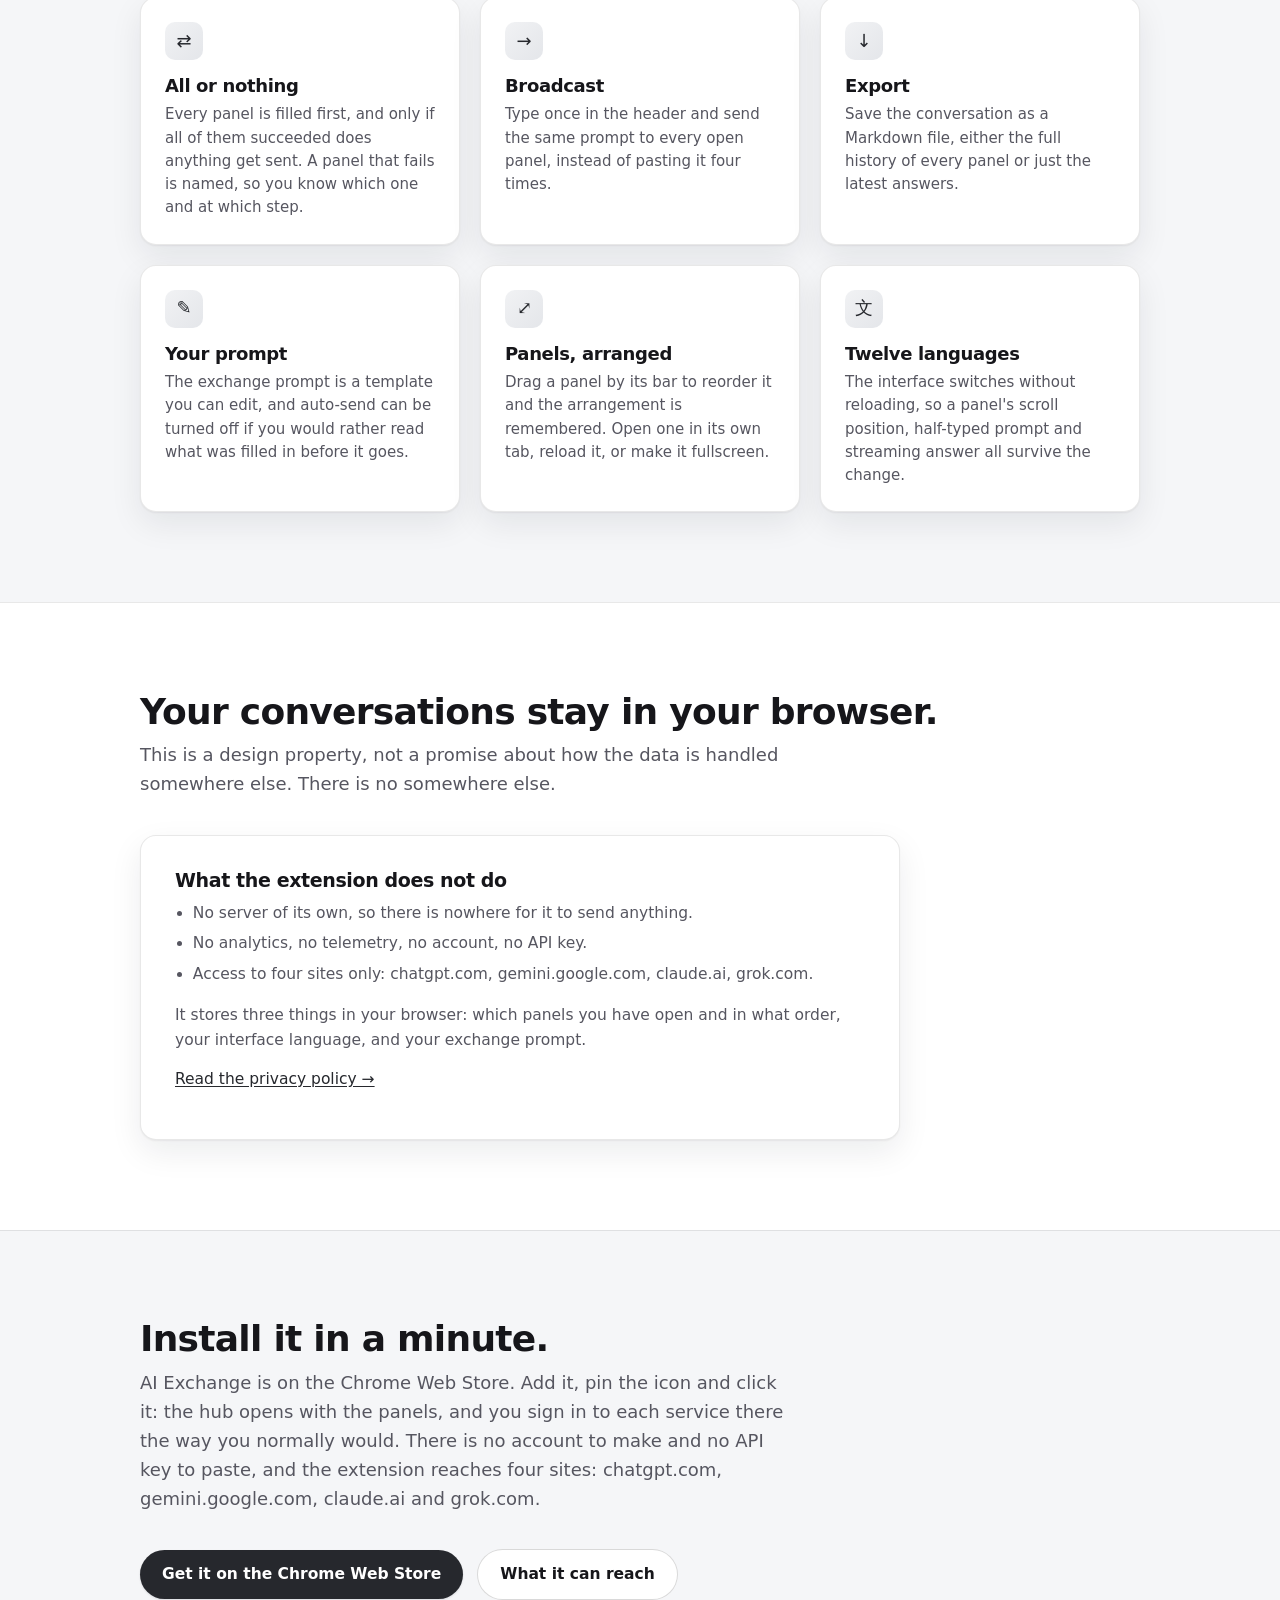
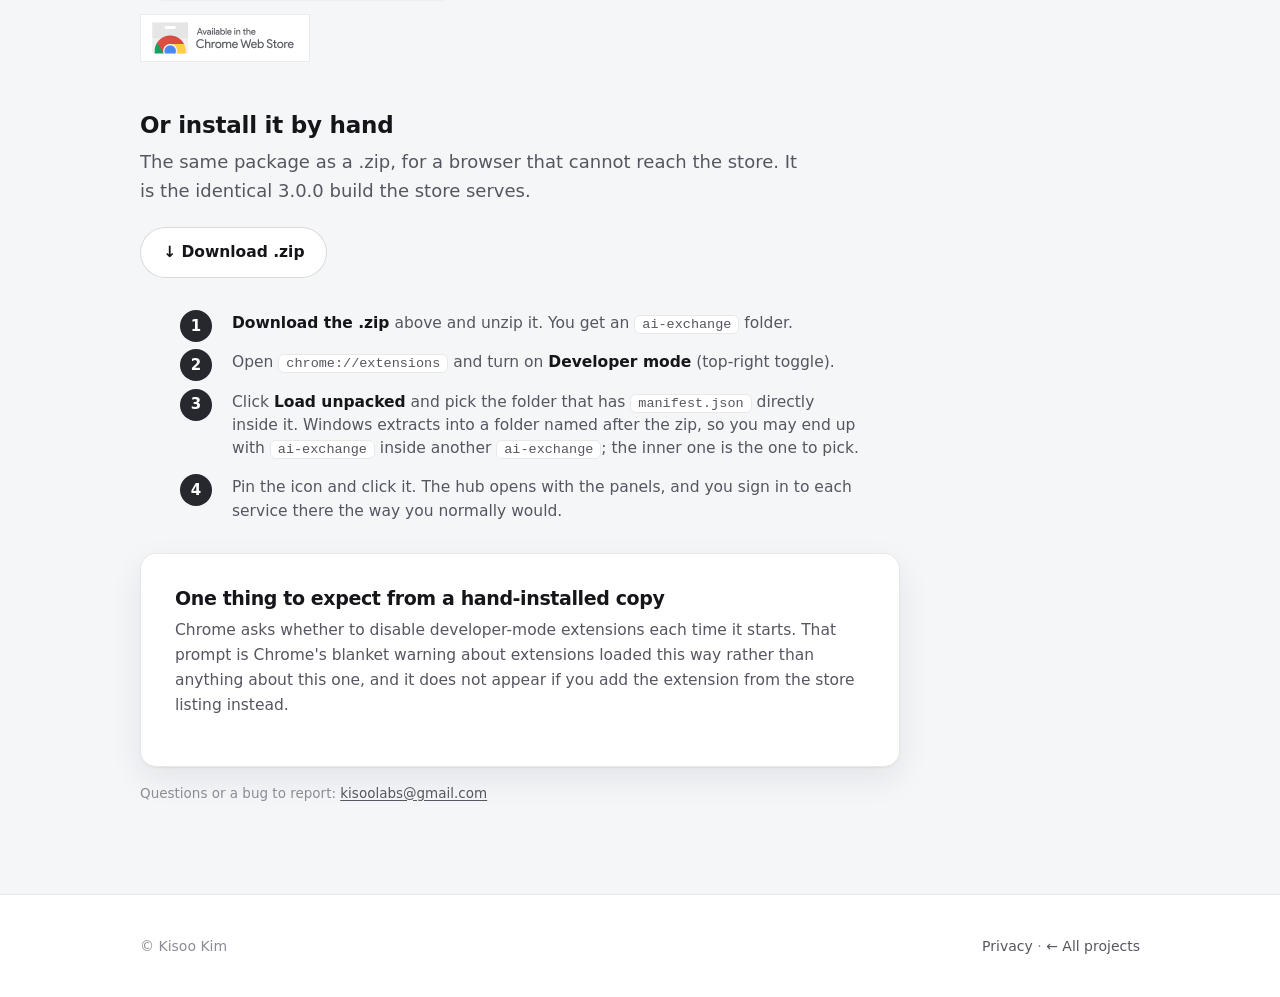
==== commit 26eb8126: "Add the official Chrome Web Store badge to the install section Google's branding guidelines grant ex" ====
--- a/ai-exchange/index.html
+++ b/ai-exchange/index.html
@@ -194,10 +194,13 @@
           the hub opens with the panels, and you sign in to each service there the way you normally would.
           There is no account to make and no API key to paste, and the extension reaches four sites:
           chatgpt.com, gemini.google.com, claude.ai and grok.com.</p>
-        <div class="hero-cta cta-left reveal">
+        <div class="hero-cta cta-left tight reveal">
           <a class="btn" href="https://chromewebstore.google.com/detail/ai-exchange/naffdgmhedmdagajmbgfgpoiiheadhee">Get it on the Chrome Web Store</a>
           <a class="btn ghost" href="#privacy">What it can reach</a>
         </div>
+        <a class="cws-badge reveal" href="https://chromewebstore.google.com/detail/ai-exchange/naffdgmhedmdagajmbgfgpoiiheadhee">
+          <img src="assets/chrome-web-store-badge.png" width="170" height="48"
+               alt="Available in the Chrome Web Store"></a>
 
         <h3 class="subhead reveal">Or install it by hand</h3>
         <p class="sub narrow reveal">The same package as a .zip, for a browser that cannot reach the
--- a/ai-exchange/styles.css
+++ b/ai-exchange/styles.css
@@ -88,6 +88,10 @@
   font-family:ui-monospace,SFMono-Regular,Menlo,monospace}
 .cta-left{justify-content:flex-start;margin:0 0 34px}
 .subhead{font-size:clamp(19px,2.2vw,23px);margin:8px 0 10px;letter-spacing:-.01em}
+.hero-cta.tight{margin-bottom:14px}
+.cws-badge{display:inline-block;margin:0 0 34px;line-height:0}
+.cws-badge img{width:170px;height:48px}
+.cws-badge:hover{opacity:.88}
 .section .sub.narrow{margin-bottom:22px}
 .steps + .callout{margin-top:30px}
 .nav-right{display:flex;align-items:center;gap:10px}
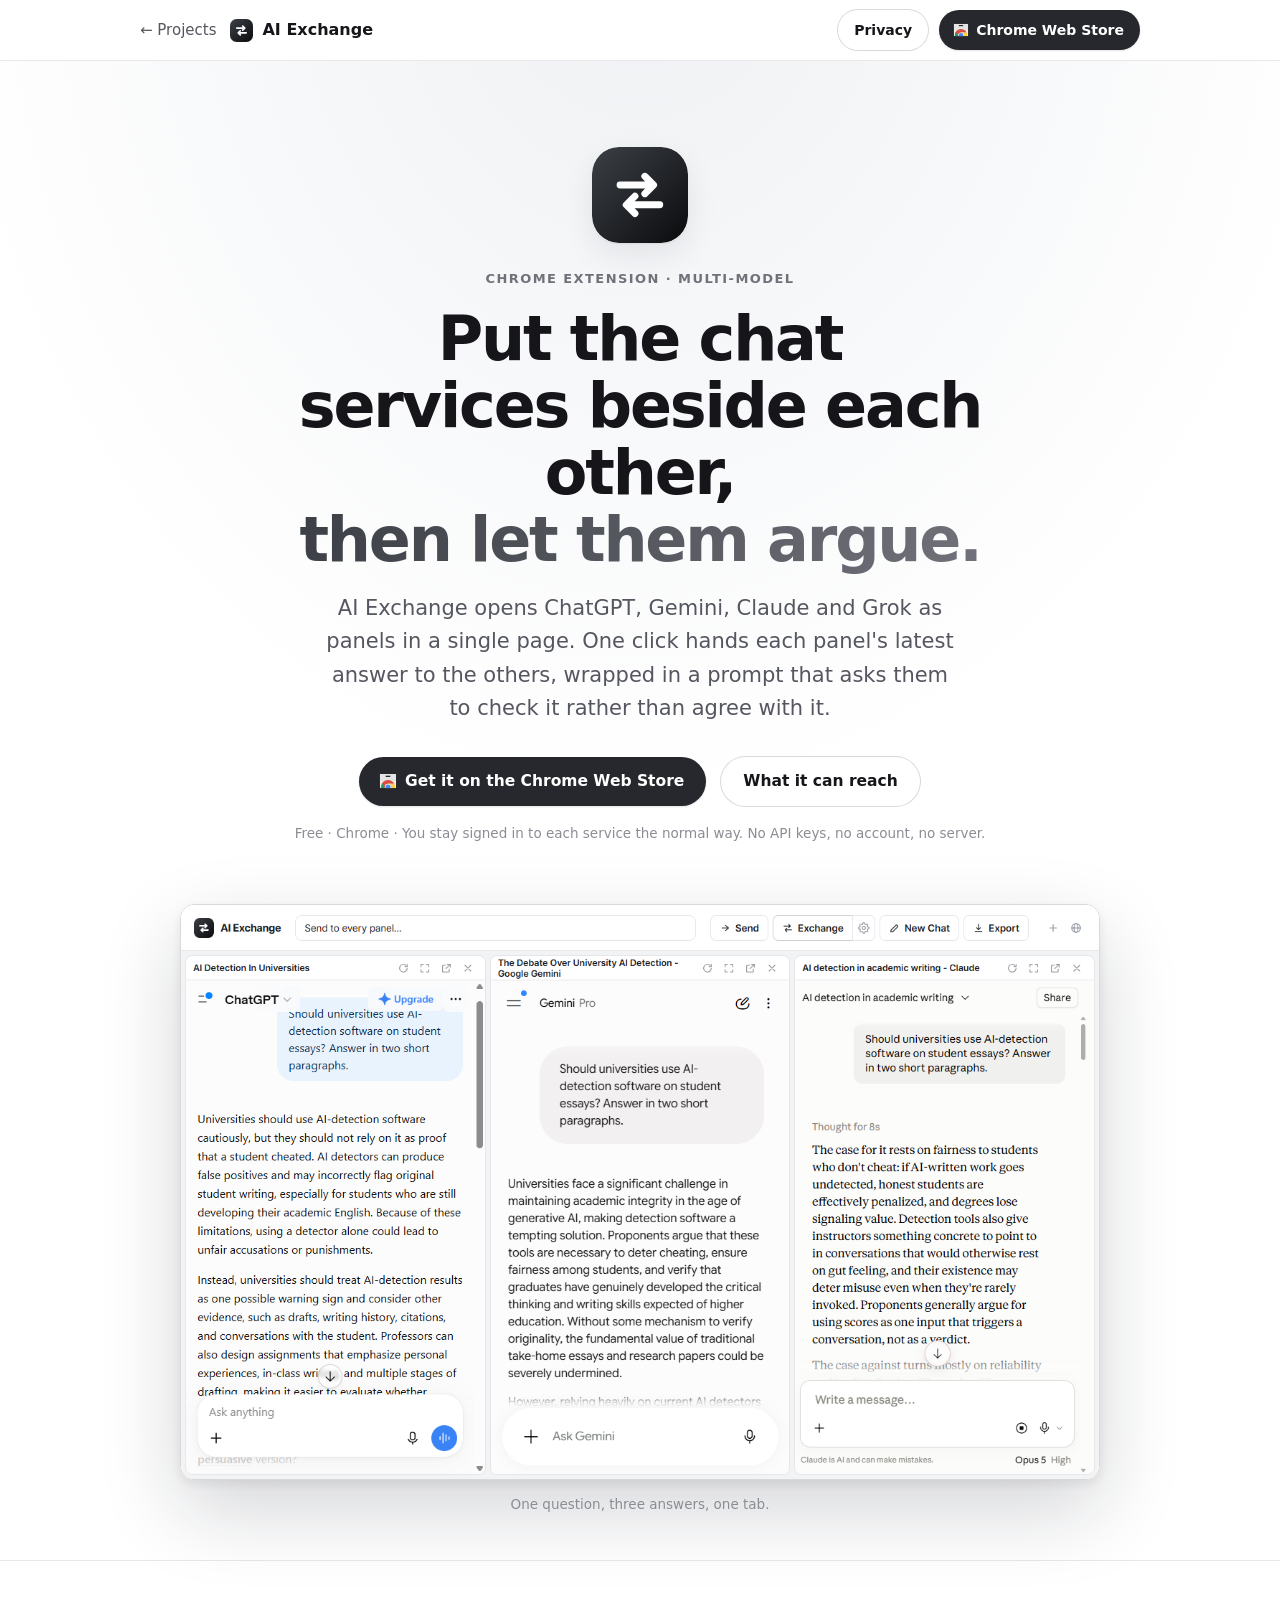
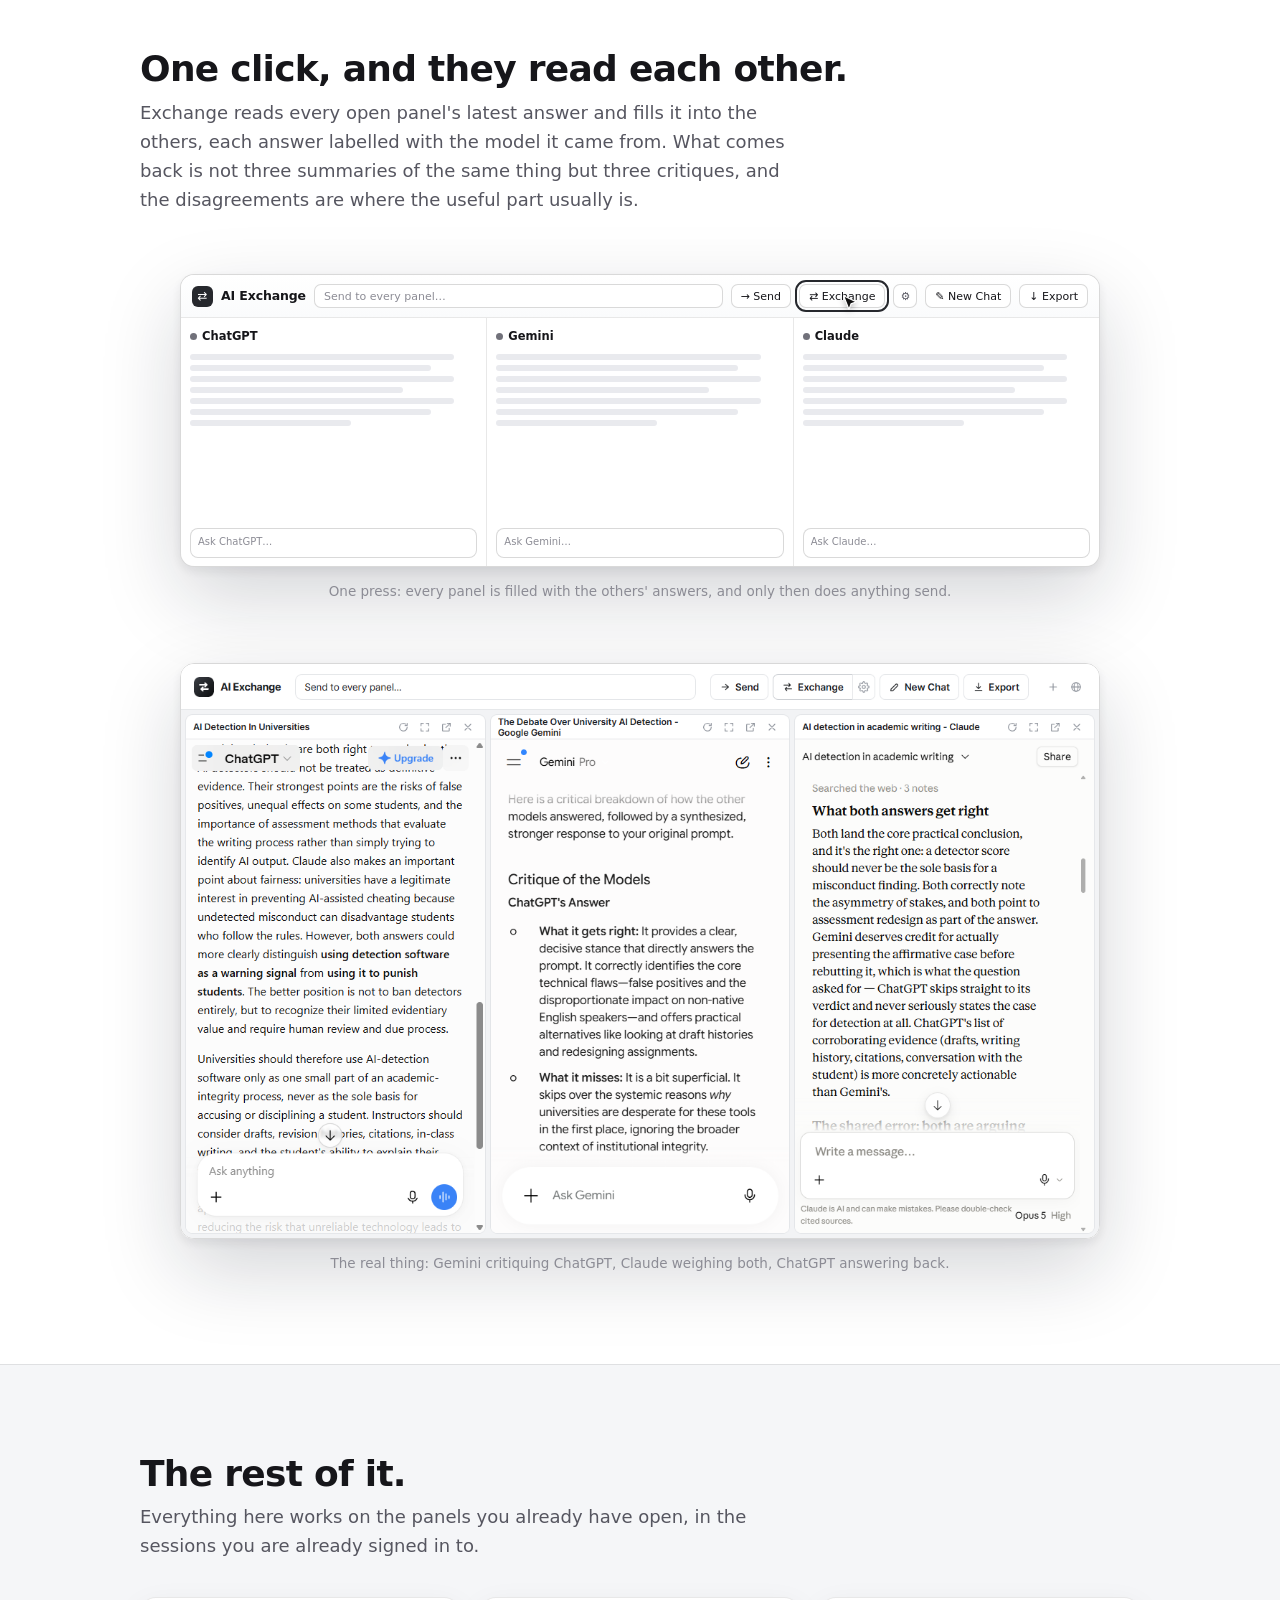
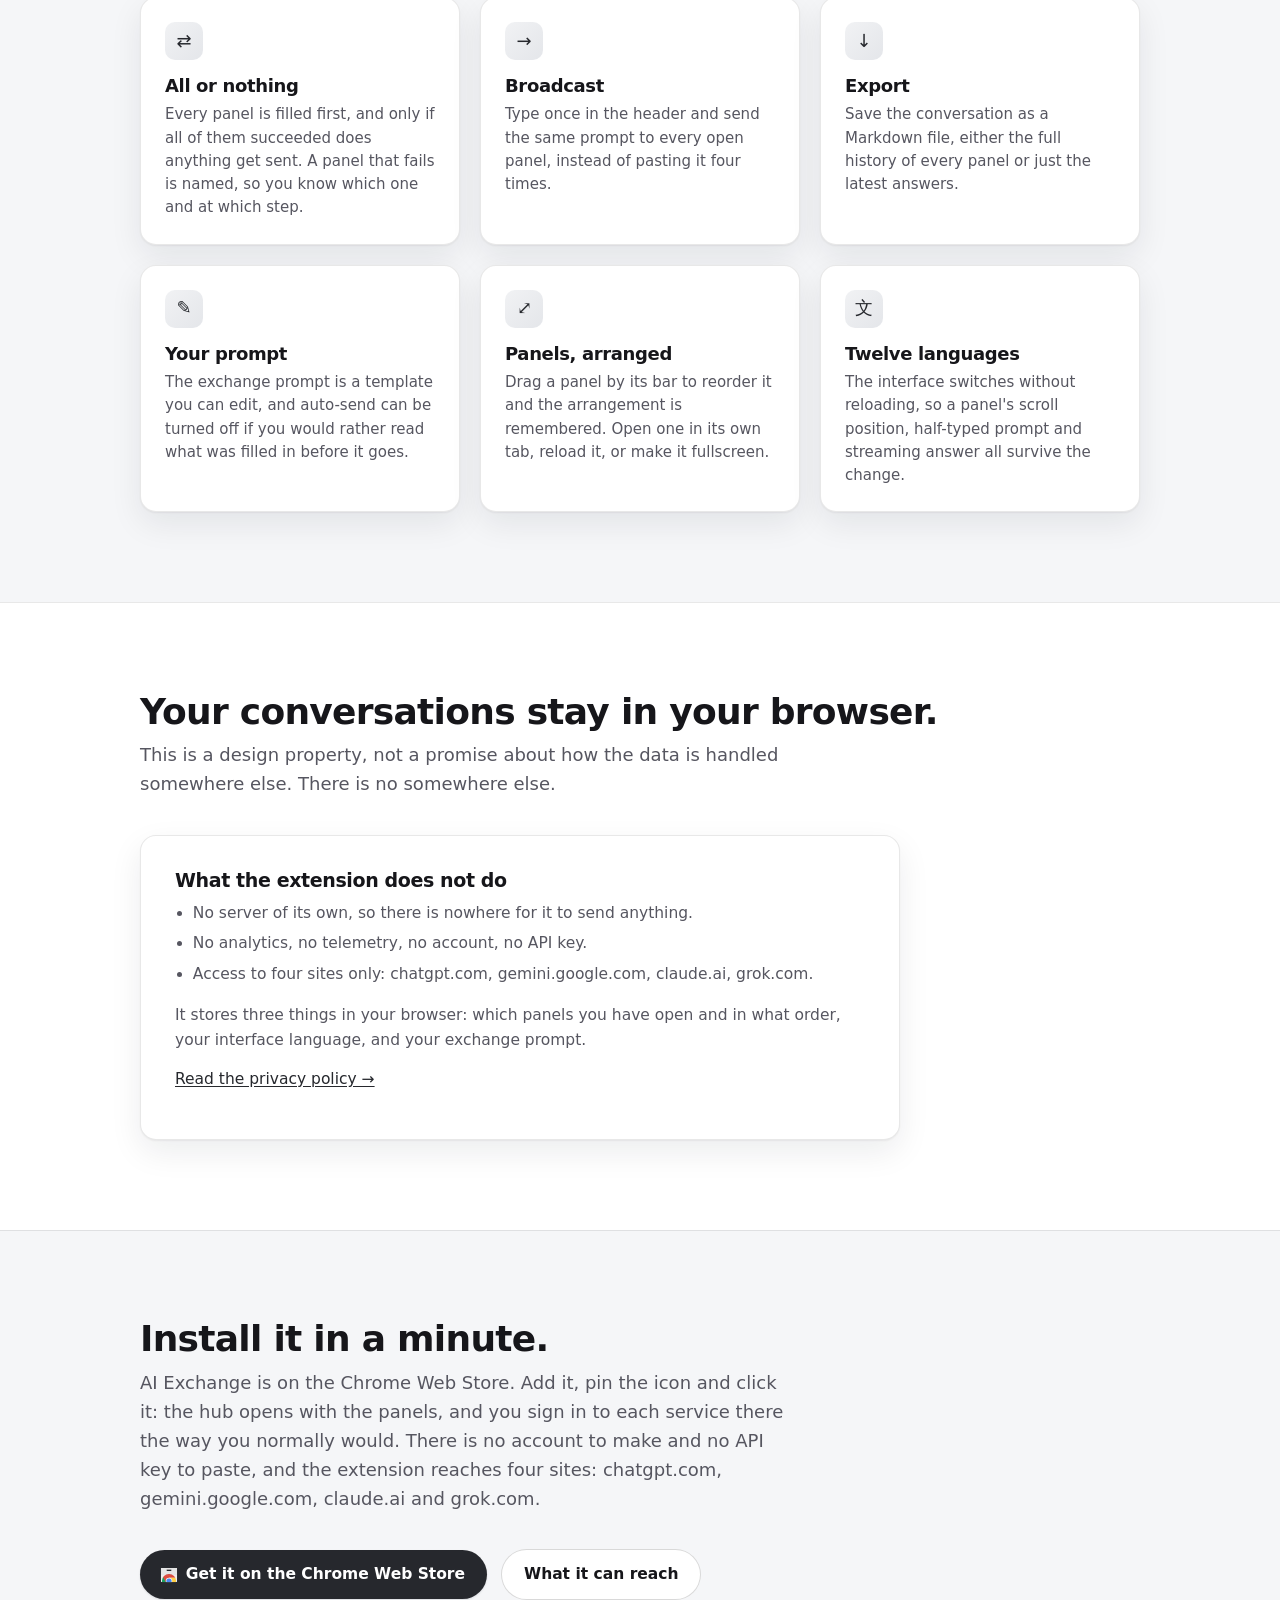
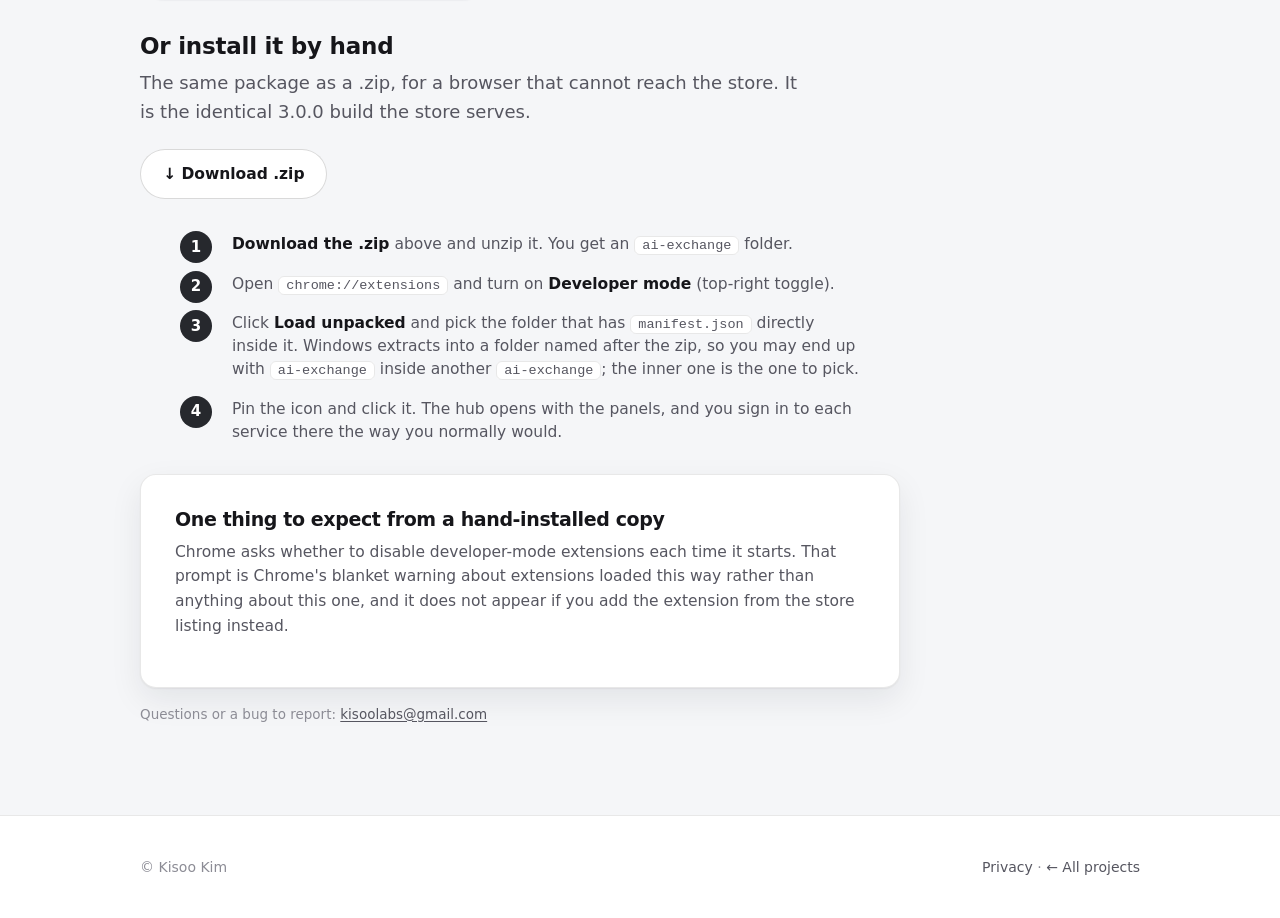
==== commit e703c83e: "Put the store mark inside the buttons, and drop the badge Owner's call, made after hearing that Goog" ====
--- a/ai-exchange/index.html
+++ b/ai-exchange/index.html
@@ -26,7 +26,7 @@
       </div>
       <span class="nav-right">
         <a class="btn sm ghost" href="privacy/">Privacy</a>
-        <a class="btn sm" href="https://chromewebstore.google.com/detail/ai-exchange/naffdgmhedmdagajmbgfgpoiiheadhee">Chrome Web Store</a>
+        <a class="btn sm" href="https://chromewebstore.google.com/detail/ai-exchange/naffdgmhedmdagajmbgfgpoiiheadhee"><img class="mark" src="assets/chrome-web-store-mark.svg" alt="" width="18" height="18"> Chrome Web Store</a>
       </span>
     </div>
   </header>
@@ -41,7 +41,7 @@
           single page. One click hands each panel's latest answer to the others, wrapped in a prompt
           that asks them to check it rather than agree with it.</p>
         <div class="hero-cta reveal">
-          <a class="btn" href="https://chromewebstore.google.com/detail/ai-exchange/naffdgmhedmdagajmbgfgpoiiheadhee">Get it on the Chrome Web Store</a>
+          <a class="btn" href="https://chromewebstore.google.com/detail/ai-exchange/naffdgmhedmdagajmbgfgpoiiheadhee"><img class="mark" src="assets/chrome-web-store-mark.svg" alt="" width="18" height="18"> Get it on the Chrome Web Store</a>
           <a class="btn ghost" href="#privacy">What it can reach</a>
         </div>
         <p class="hero-note reveal">Free · Chrome · You stay signed in to each service the normal way.
@@ -194,13 +194,10 @@
           the hub opens with the panels, and you sign in to each service there the way you normally would.
           There is no account to make and no API key to paste, and the extension reaches four sites:
           chatgpt.com, gemini.google.com, claude.ai and grok.com.</p>
-        <div class="hero-cta cta-left tight reveal">
-          <a class="btn" href="https://chromewebstore.google.com/detail/ai-exchange/naffdgmhedmdagajmbgfgpoiiheadhee">Get it on the Chrome Web Store</a>
+        <div class="hero-cta cta-left reveal">
+          <a class="btn" href="https://chromewebstore.google.com/detail/ai-exchange/naffdgmhedmdagajmbgfgpoiiheadhee"><img class="mark" src="assets/chrome-web-store-mark.svg" alt="" width="18" height="18"> Get it on the Chrome Web Store</a>
           <a class="btn ghost" href="#privacy">What it can reach</a>
         </div>
-        <a class="cws-badge reveal" href="https://chromewebstore.google.com/detail/ai-exchange/naffdgmhedmdagajmbgfgpoiiheadhee">
-          <img src="assets/chrome-web-store-badge.png" width="170" height="48"
-               alt="Available in the Chrome Web Store"></a>
 
         <h3 class="subhead reveal">Or install it by hand</h3>
         <p class="sub narrow reveal">The same package as a .zip, for a browser that cannot reach the
--- a/ai-exchange/styles.css
+++ b/ai-exchange/styles.css
@@ -35,6 +35,9 @@
 .btn.ghost{background:#fff;color:var(--text);border:1px solid var(--border-strong);box-shadow:none}
 .btn.ghost:hover{background:var(--bg-soft);box-shadow:none}
 .btn.sm{padding:9px 16px;font-size:14px}
+/* the store mark inside a button: sized to the label, never recoloured */
+.btn .mark{width:18px;height:18px;flex:none;margin-left:-2px}
+.btn.sm .mark{width:16px;height:16px}
 
 /* nav */
 #nav{position:sticky;top:0;z-index:10;background:rgba(255,255,255,.78);backdrop-filter:blur(12px);
@@ -88,10 +91,6 @@
   font-family:ui-monospace,SFMono-Regular,Menlo,monospace}
 .cta-left{justify-content:flex-start;margin:0 0 34px}
 .subhead{font-size:clamp(19px,2.2vw,23px);margin:8px 0 10px;letter-spacing:-.01em}
-.hero-cta.tight{margin-bottom:14px}
-.cws-badge{display:inline-block;margin:0 0 34px;line-height:0}
-.cws-badge img{width:170px;height:48px}
-.cws-badge:hover{opacity:.88}
 .section .sub.narrow{margin-bottom:22px}
 .steps + .callout{margin-top:30px}
 .nav-right{display:flex;align-items:center;gap:10px}
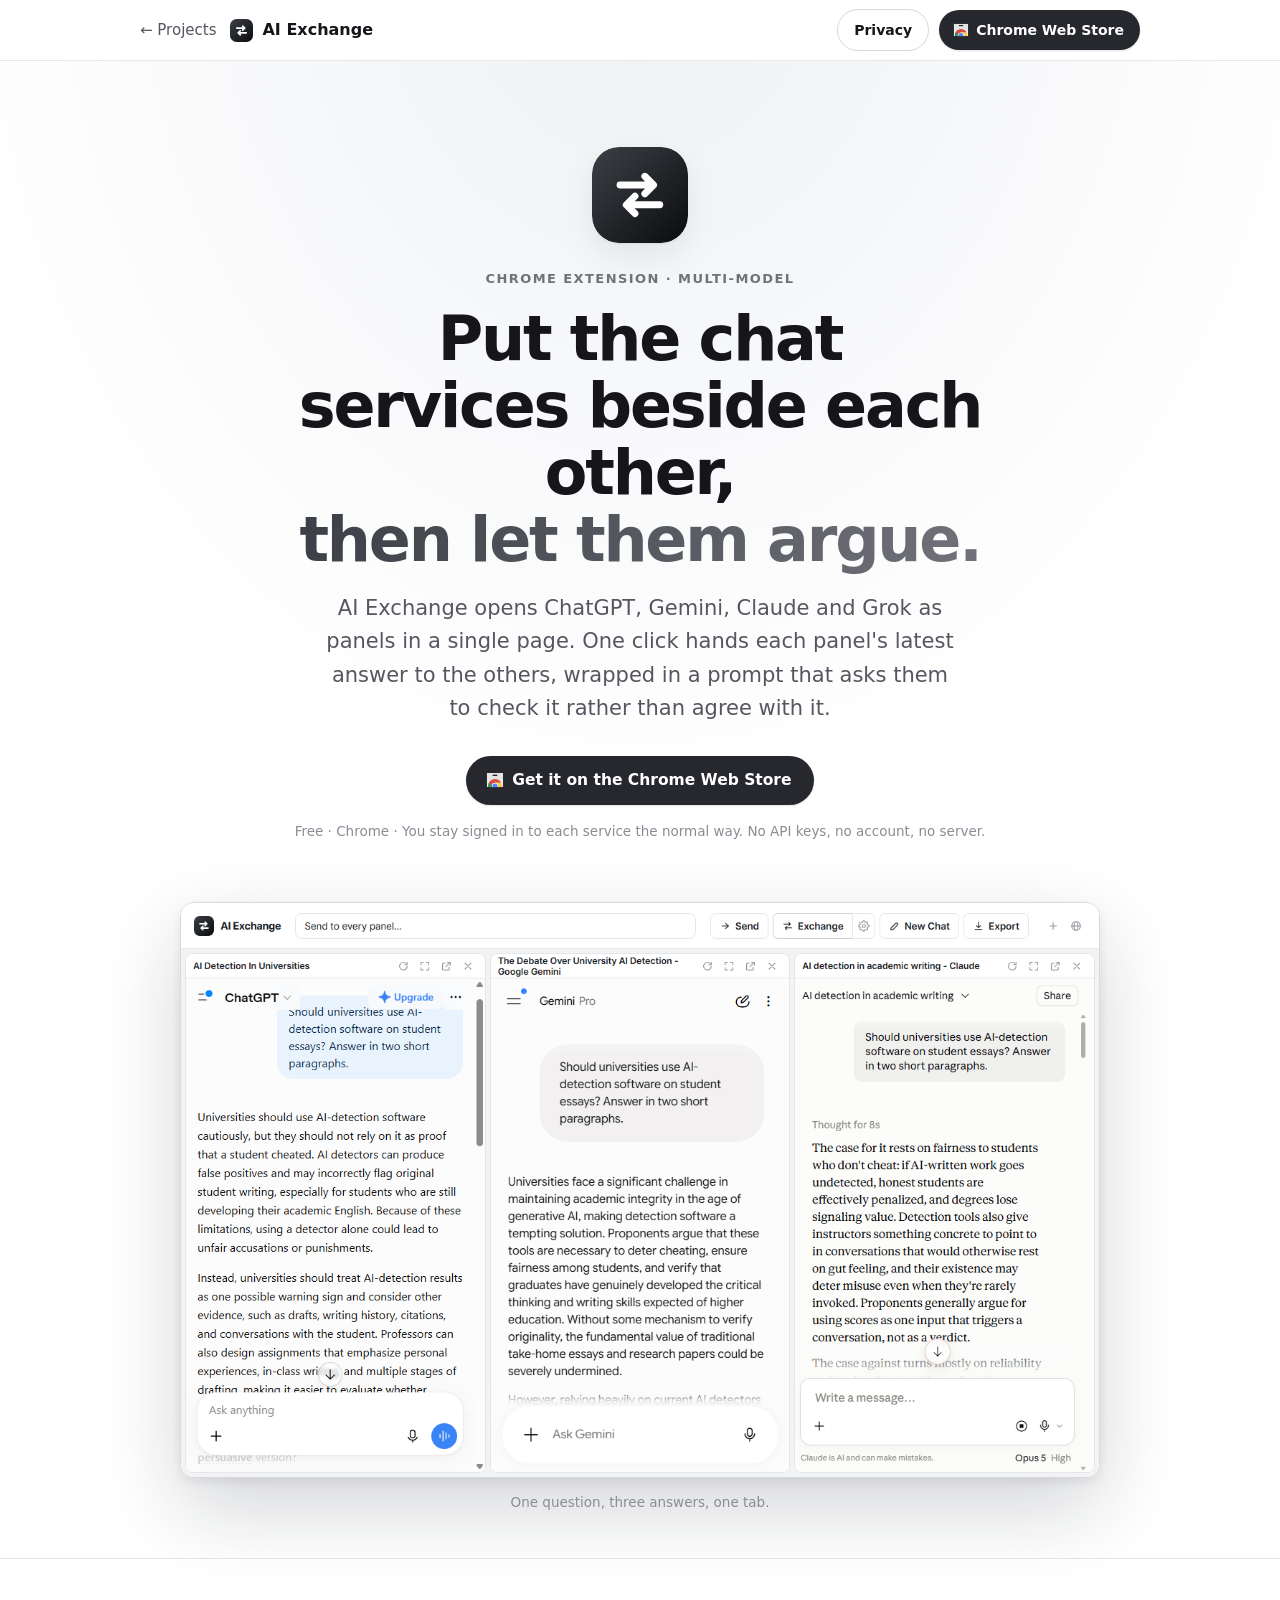
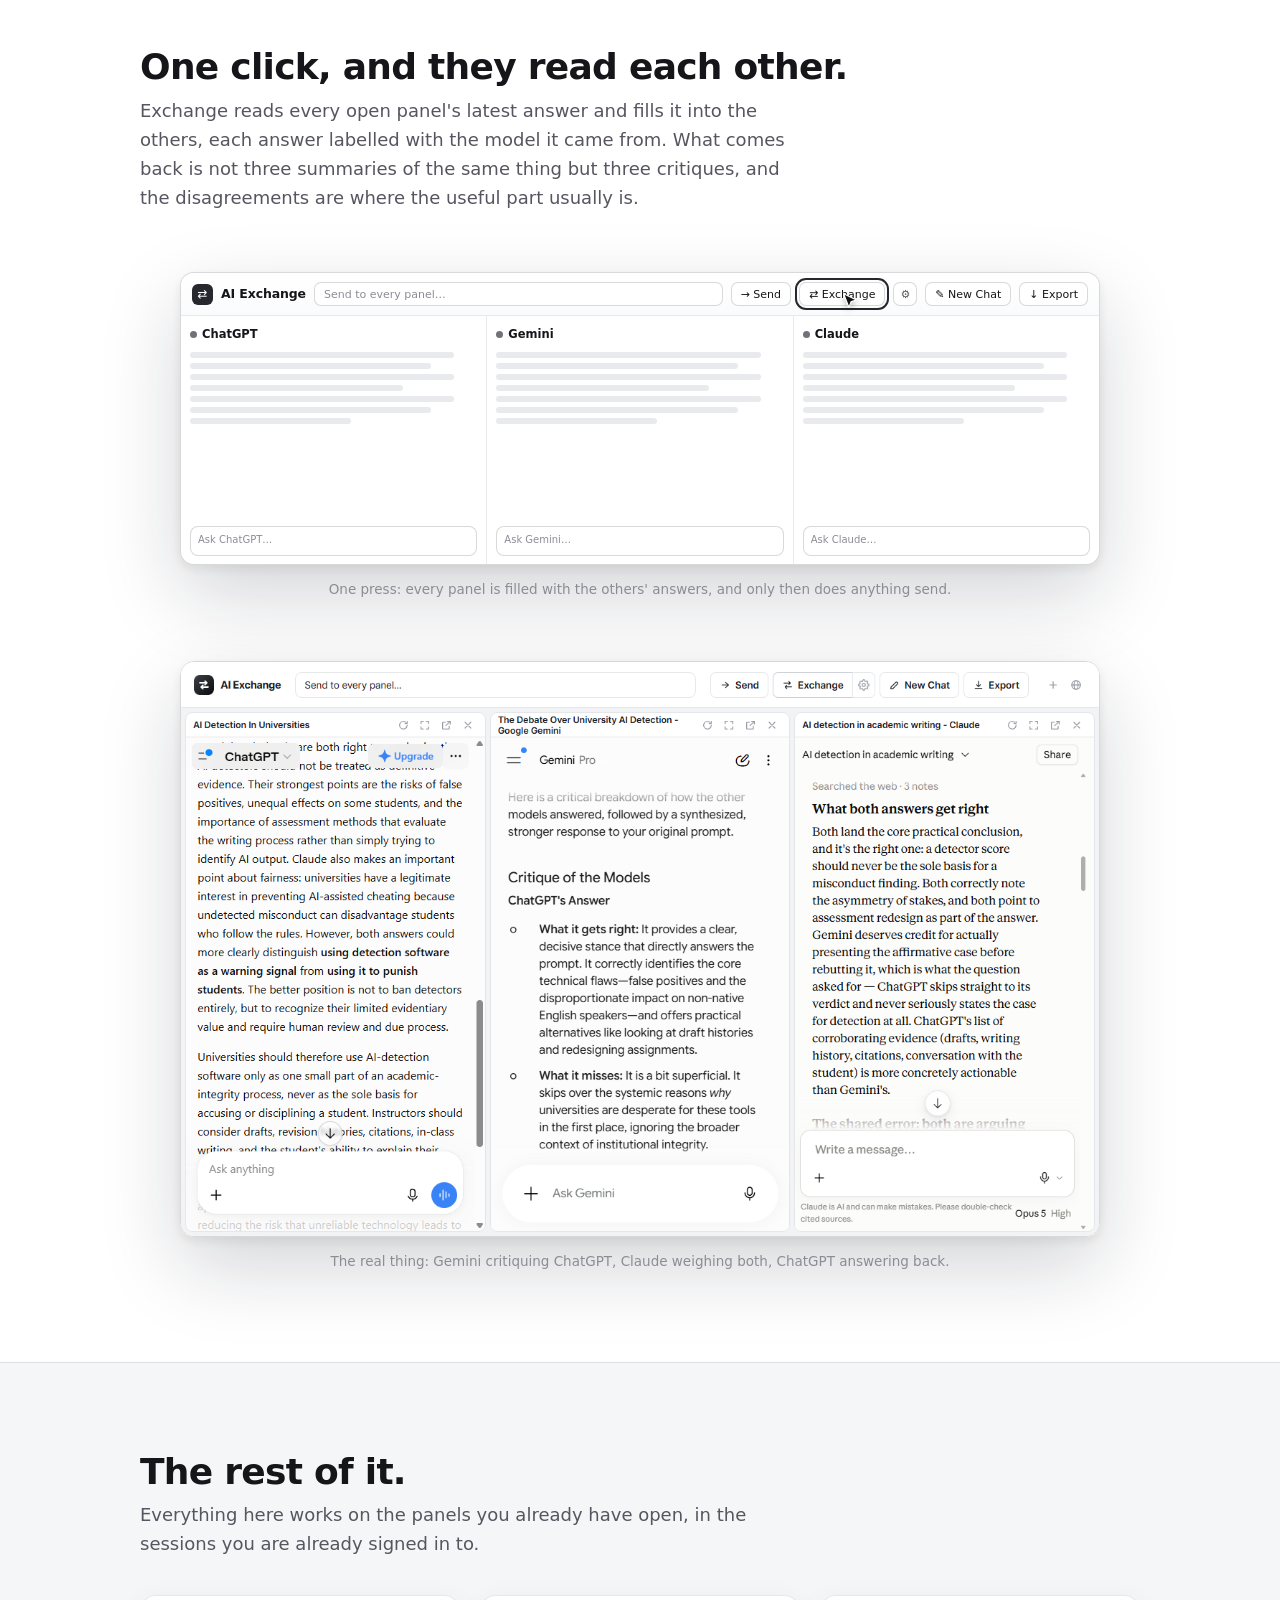
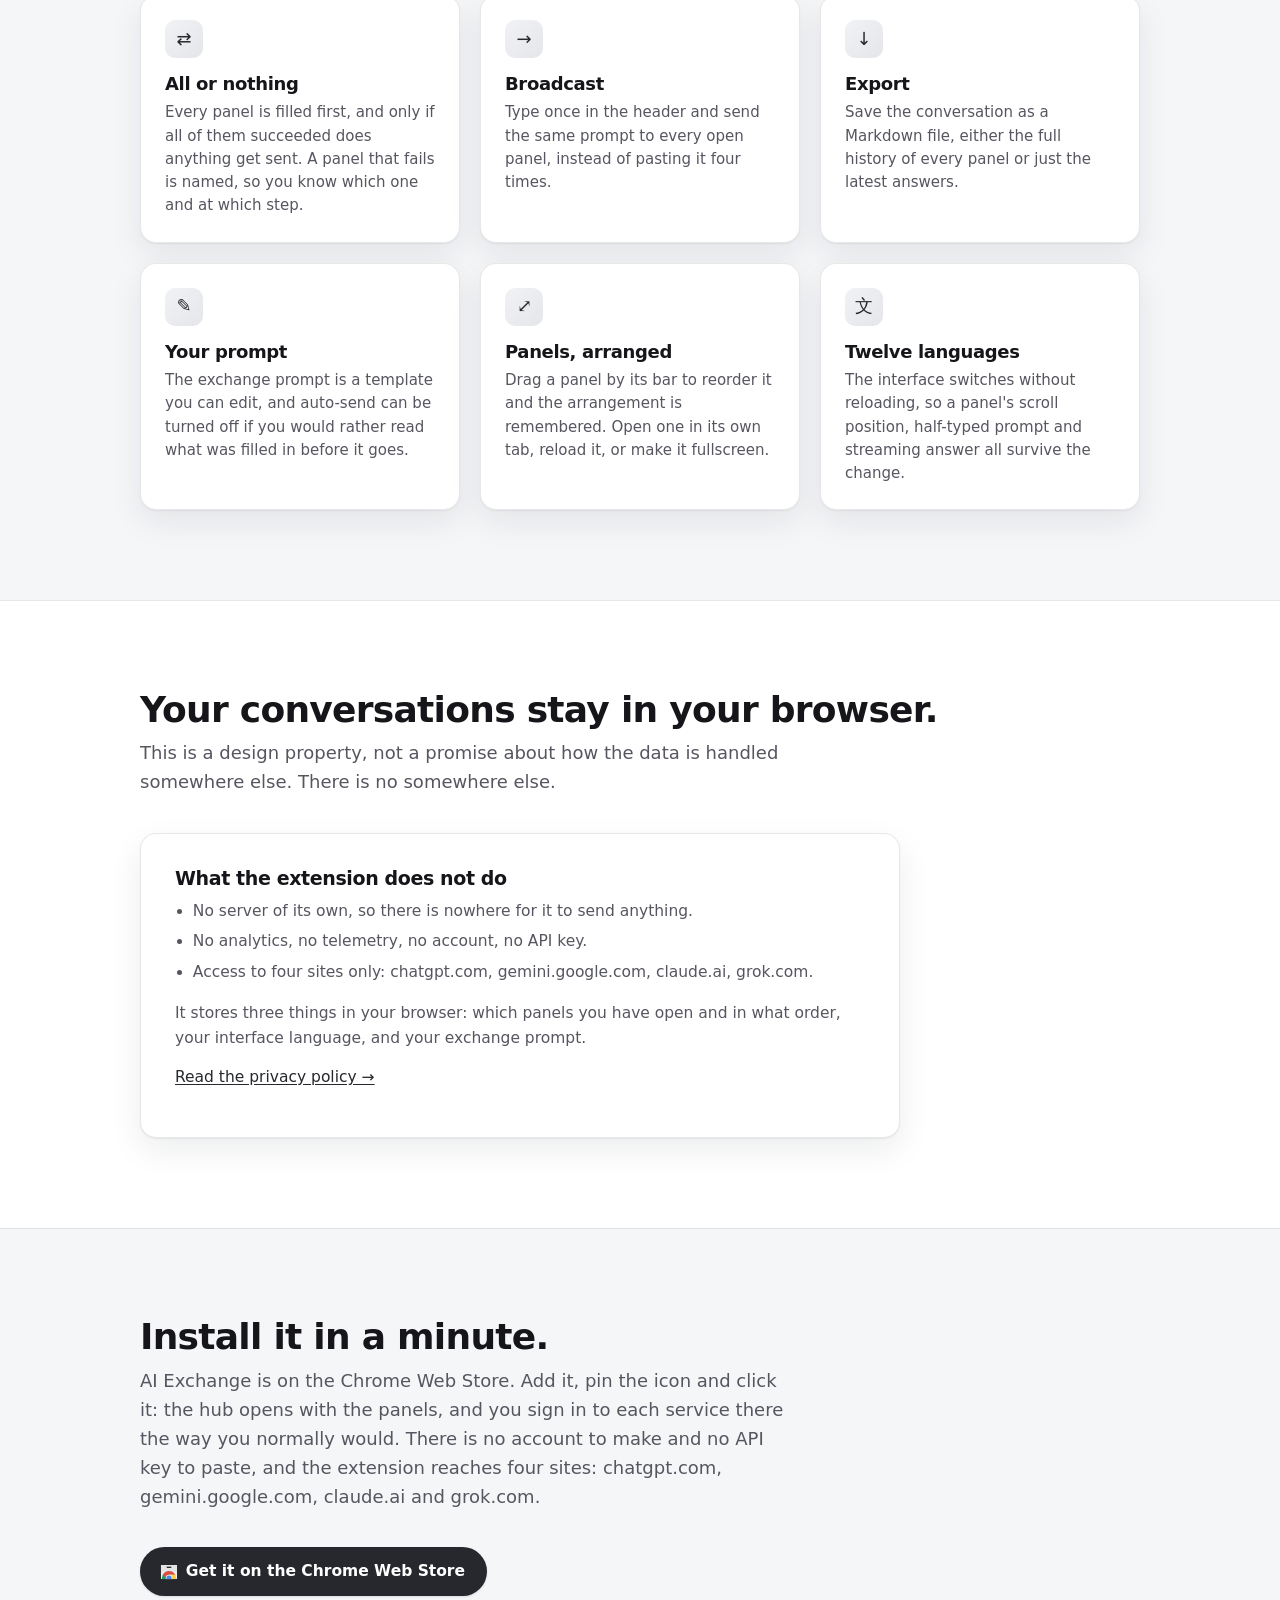
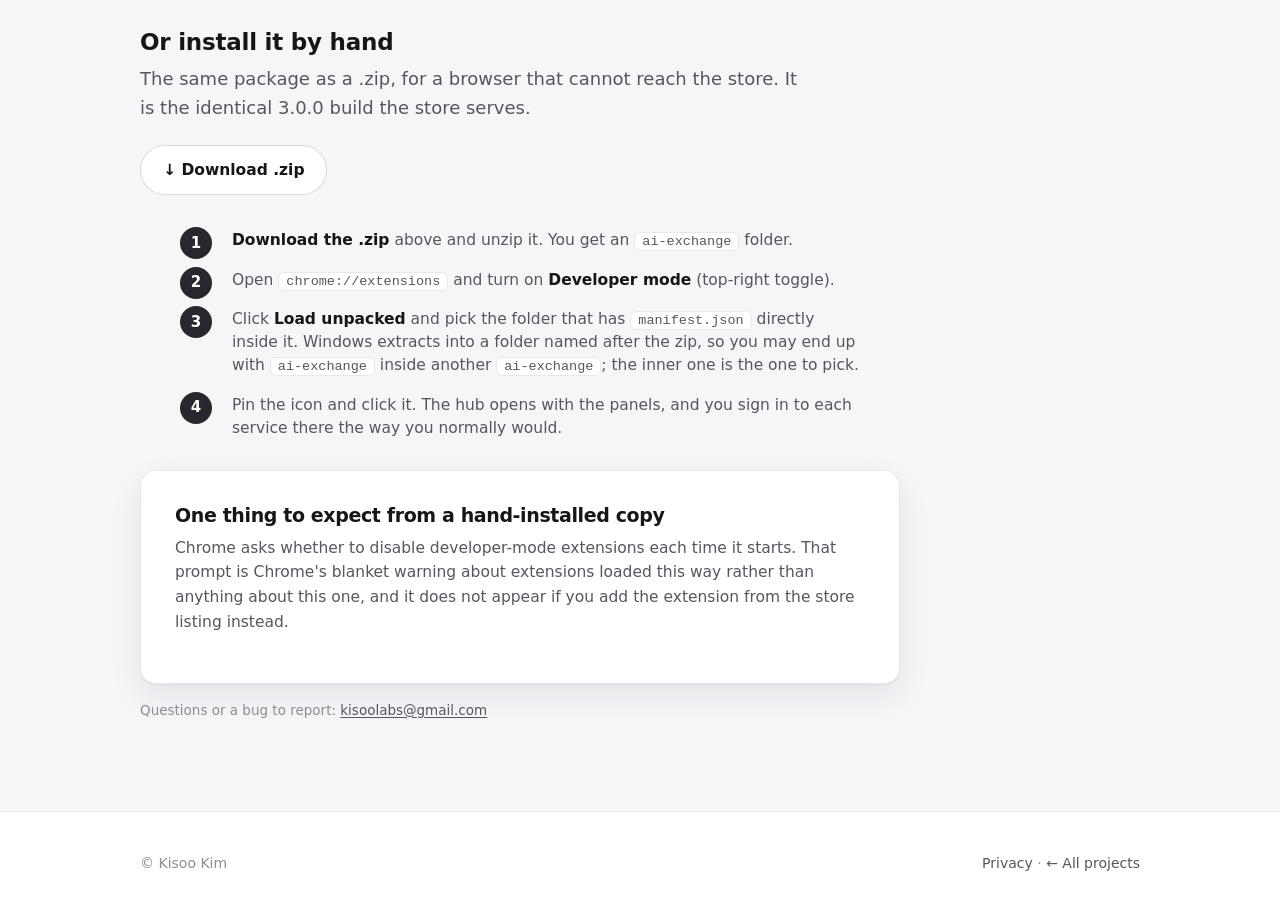
==== commit ccfdda35: "One button in the hero: the store link "What it can reach" was the second button in the hero and in " ====
--- a/ai-exchange/index.html
+++ b/ai-exchange/index.html
@@ -42,7 +42,6 @@
           that asks them to check it rather than agree with it.</p>
         <div class="hero-cta reveal">
           <a class="btn" href="https://chromewebstore.google.com/detail/ai-exchange/naffdgmhedmdagajmbgfgpoiiheadhee"><img class="mark" src="assets/chrome-web-store-mark.svg" alt="" width="18" height="18"> Get it on the Chrome Web Store</a>
-          <a class="btn ghost" href="#privacy">What it can reach</a>
         </div>
         <p class="hero-note reveal">Free · Chrome · You stay signed in to each service the normal way.
           No API keys, no account, no server.</p>
@@ -196,7 +195,6 @@
           chatgpt.com, gemini.google.com, claude.ai and grok.com.</p>
         <div class="hero-cta cta-left reveal">
           <a class="btn" href="https://chromewebstore.google.com/detail/ai-exchange/naffdgmhedmdagajmbgfgpoiiheadhee"><img class="mark" src="assets/chrome-web-store-mark.svg" alt="" width="18" height="18"> Get it on the Chrome Web Store</a>
-          <a class="btn ghost" href="#privacy">What it can reach</a>
         </div>
 
         <h3 class="subhead reveal">Or install it by hand</h3>
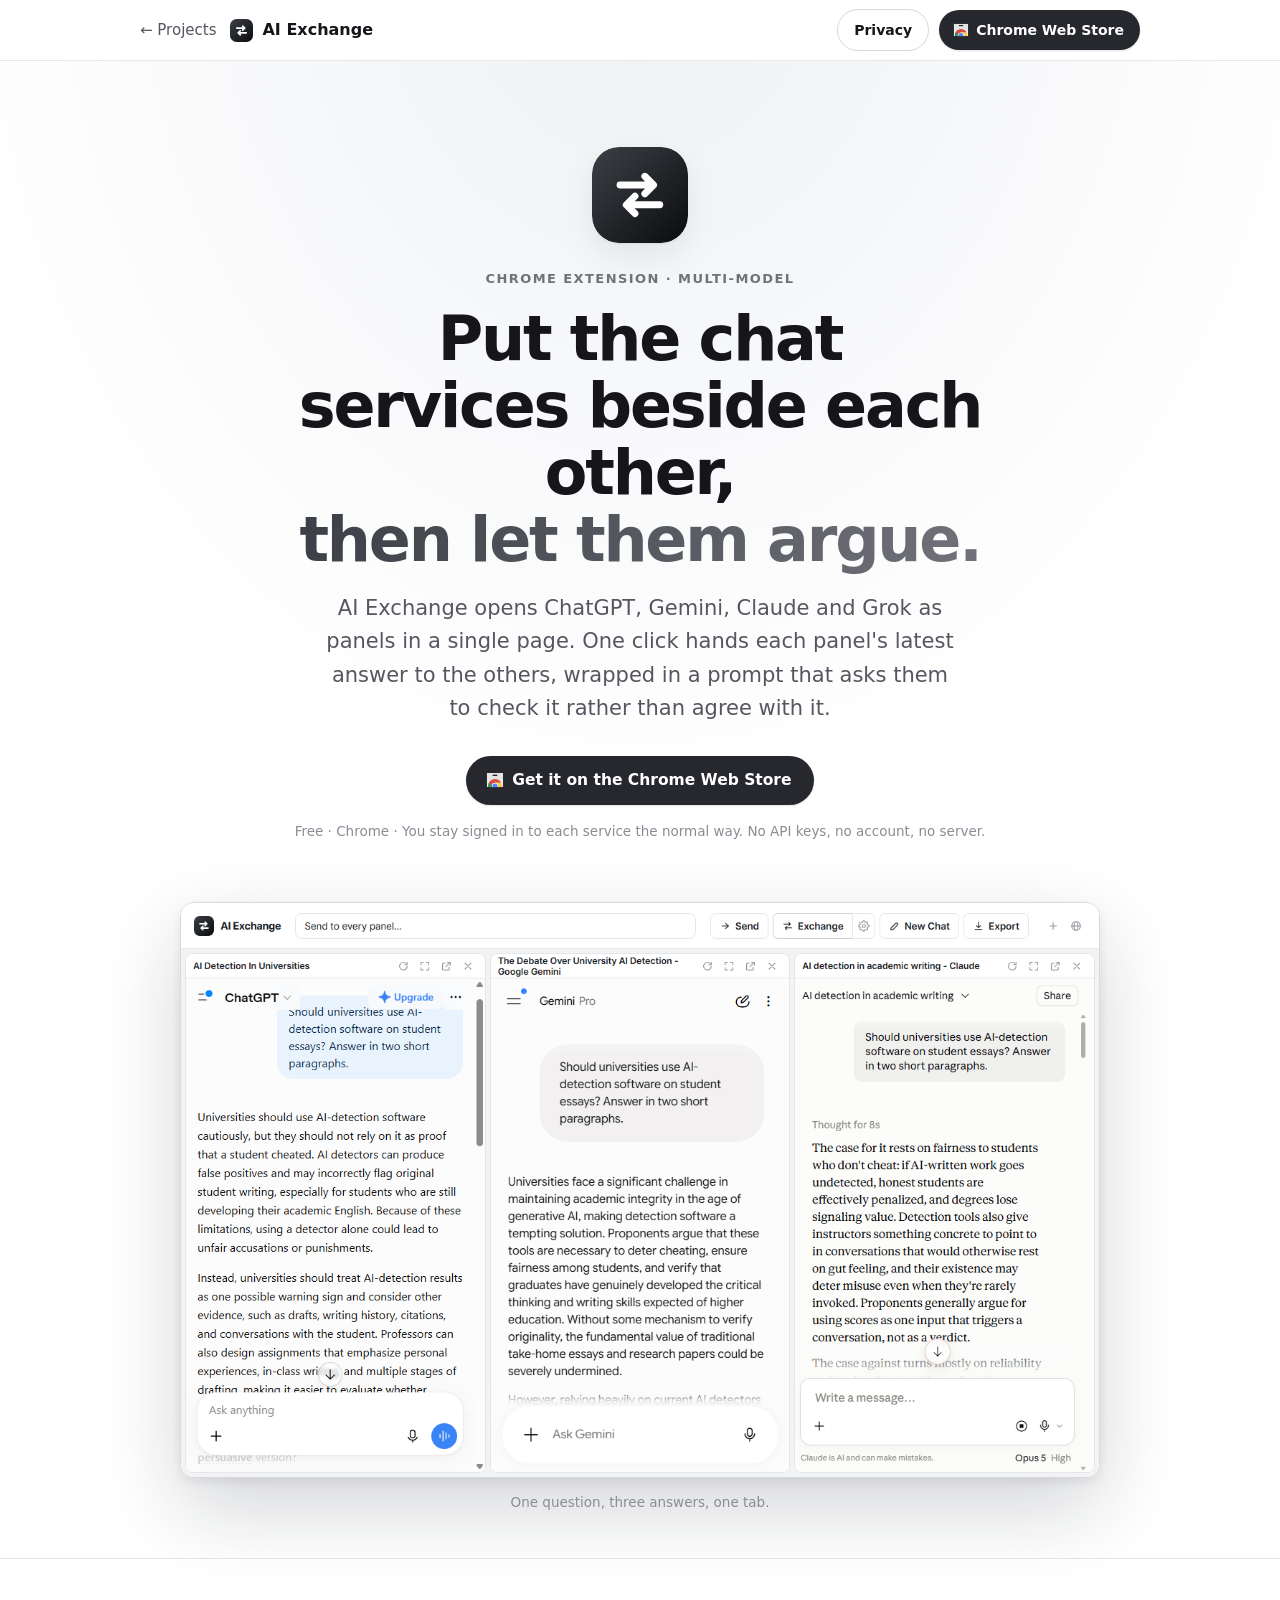
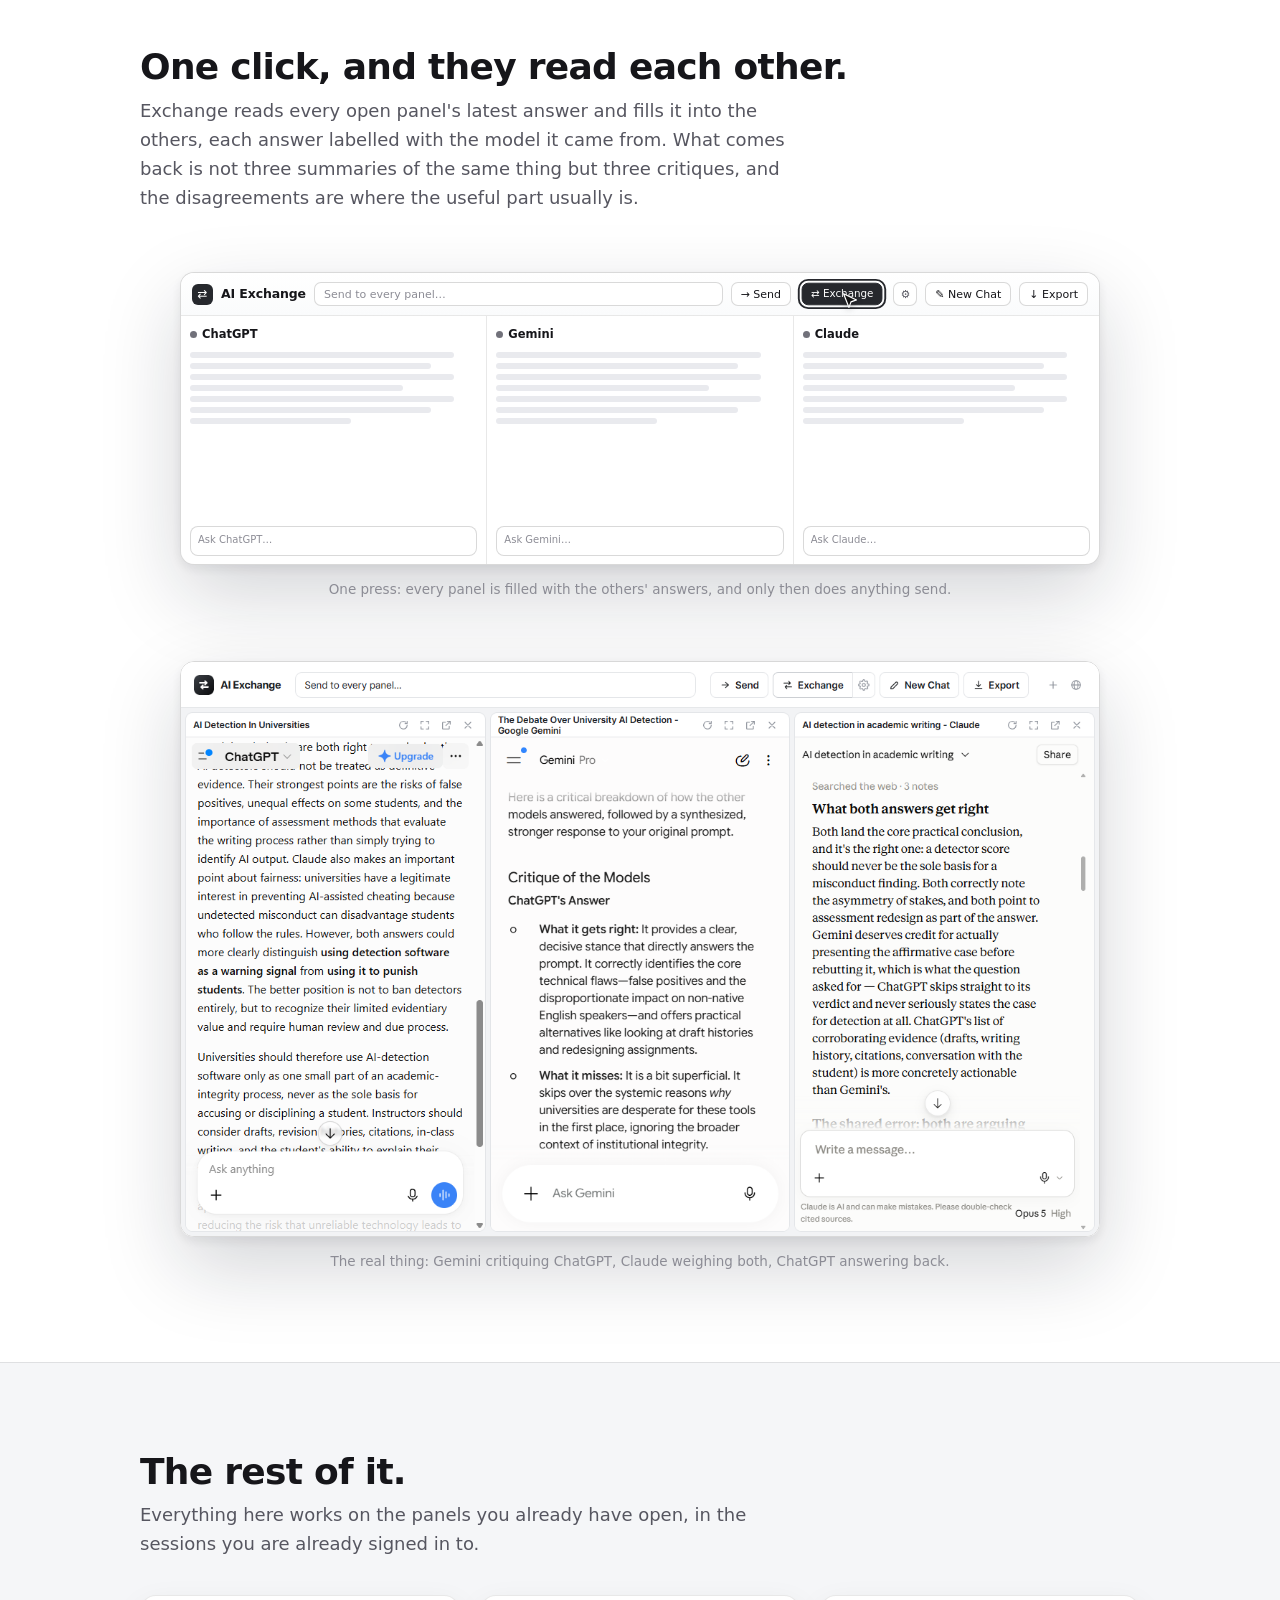
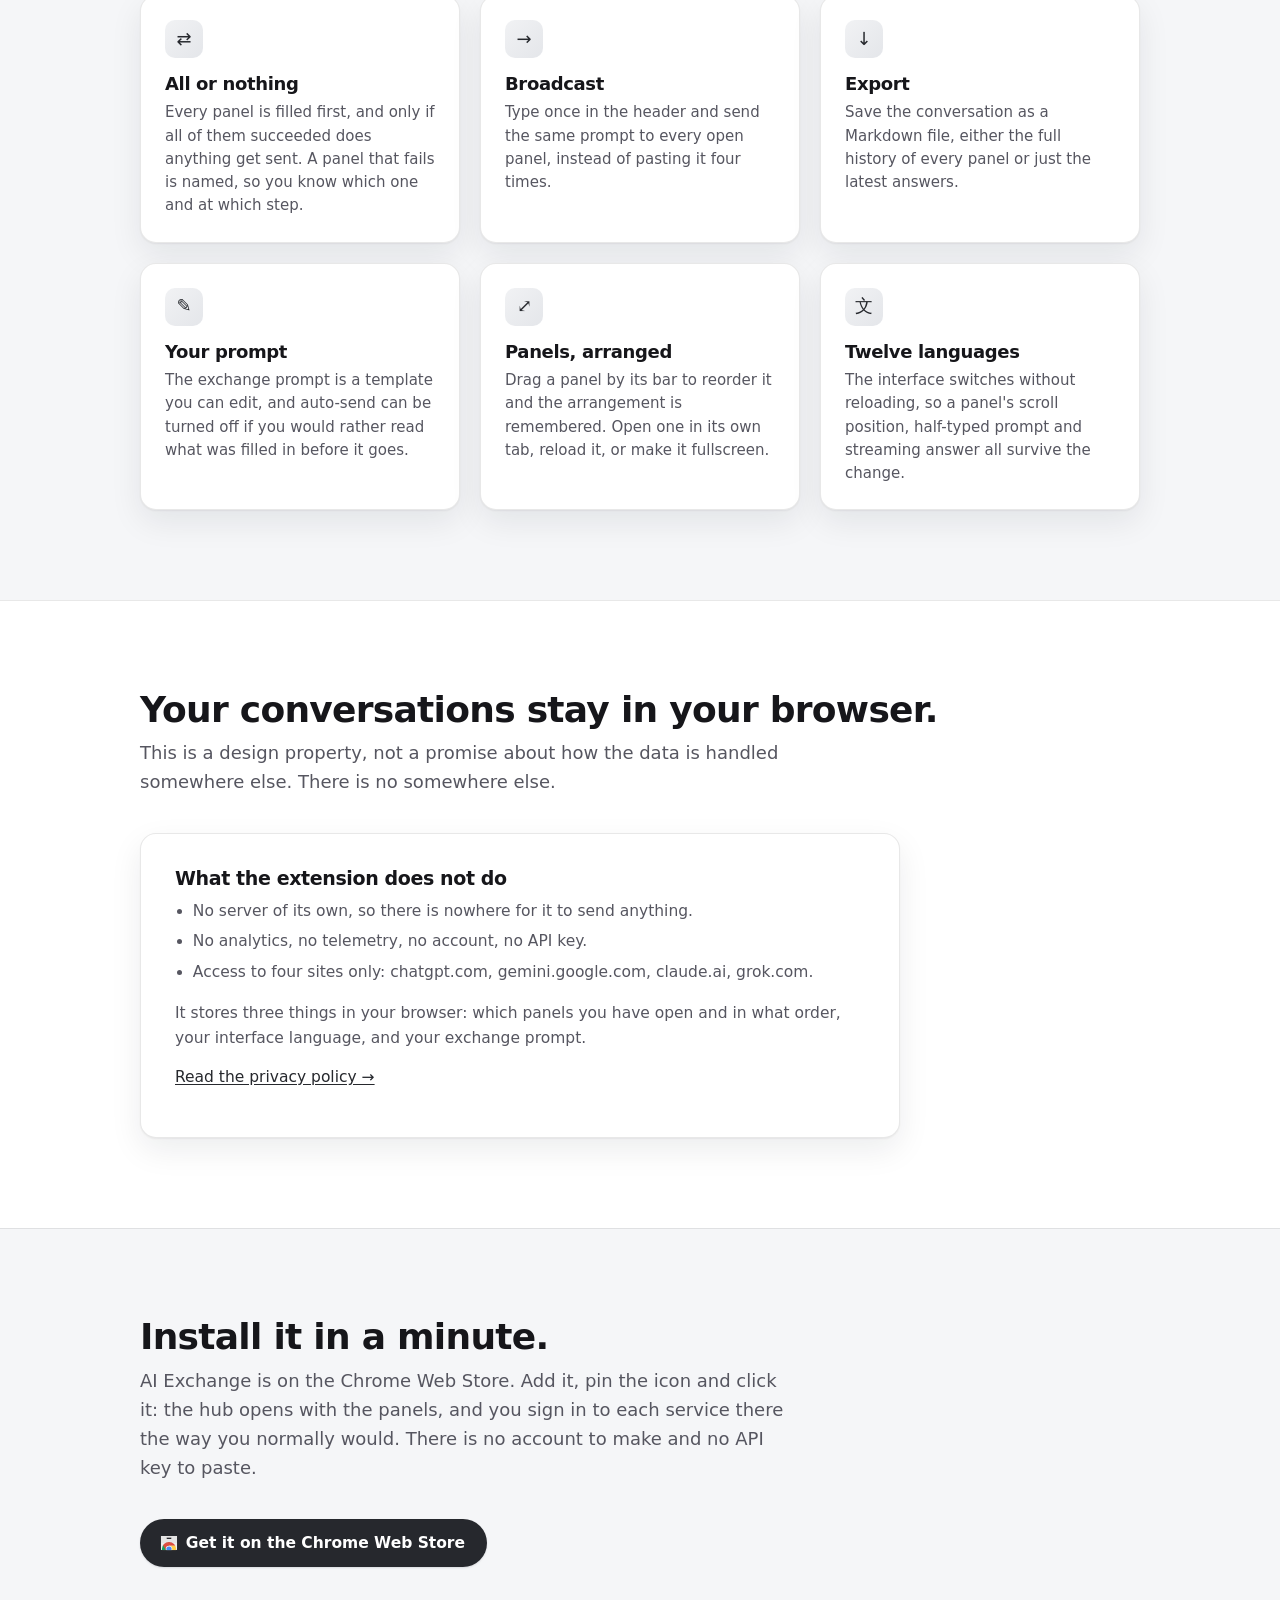
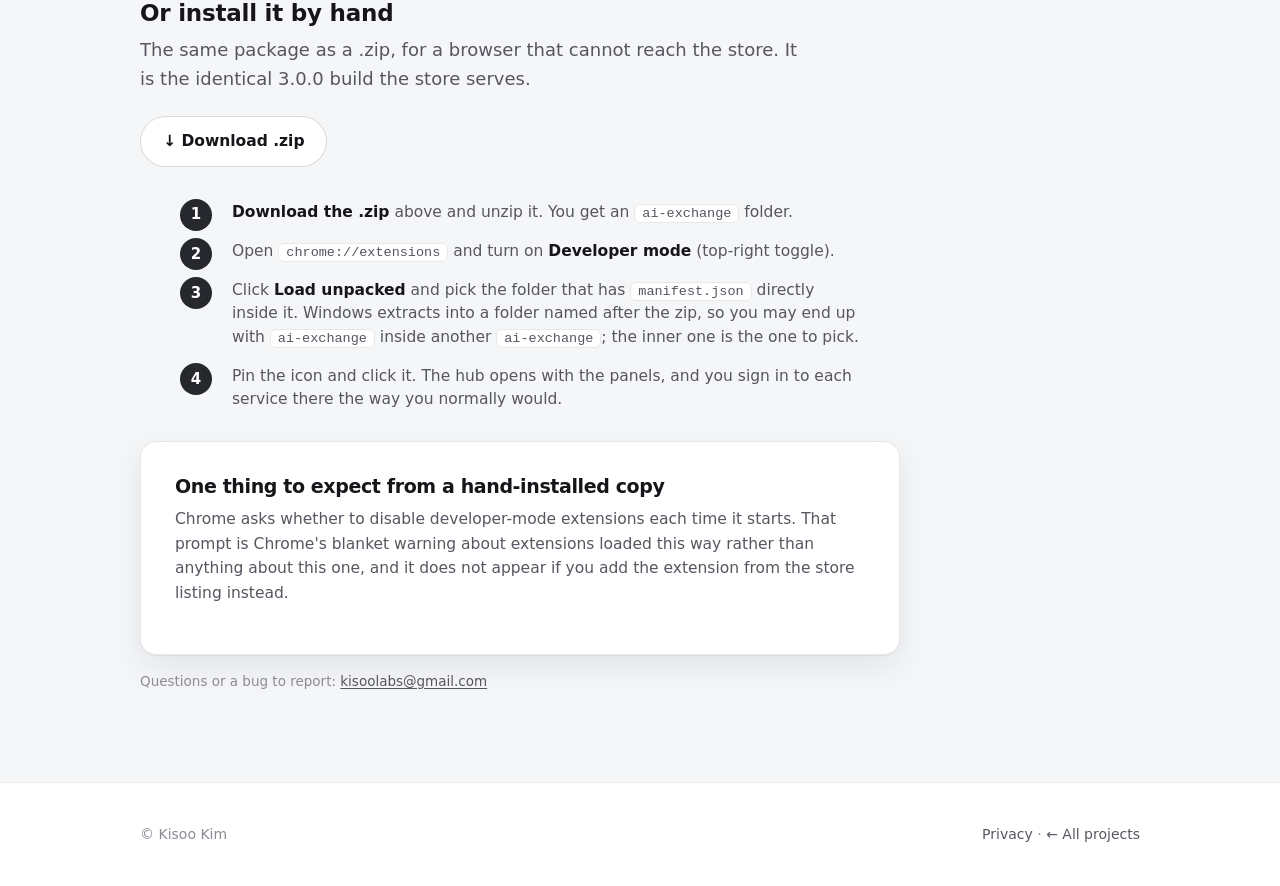
==== commit 01c620b1: "ai-exchange: the install sentence stops at "no API key to paste" The clause after it, "and the exten" ====
--- a/ai-exchange/index.html
+++ b/ai-exchange/index.html
@@ -191,8 +191,7 @@
         <h2 class="reveal">Install it in a minute.</h2>
         <p class="sub reveal">AI Exchange is on the Chrome Web Store. Add it, pin the icon and click it:
           the hub opens with the panels, and you sign in to each service there the way you normally would.
-          There is no account to make and no API key to paste, and the extension reaches four sites:
-          chatgpt.com, gemini.google.com, claude.ai and grok.com.</p>
+          There is no account to make and no API key to paste.</p>
         <div class="hero-cta cta-left reveal">
           <a class="btn" href="https://chromewebstore.google.com/detail/ai-exchange/naffdgmhedmdagajmbgfgpoiiheadhee"><img class="mark" src="assets/chrome-web-store-mark.svg" alt="" width="18" height="18"> Get it on the Chrome Web Store</a>
         </div>
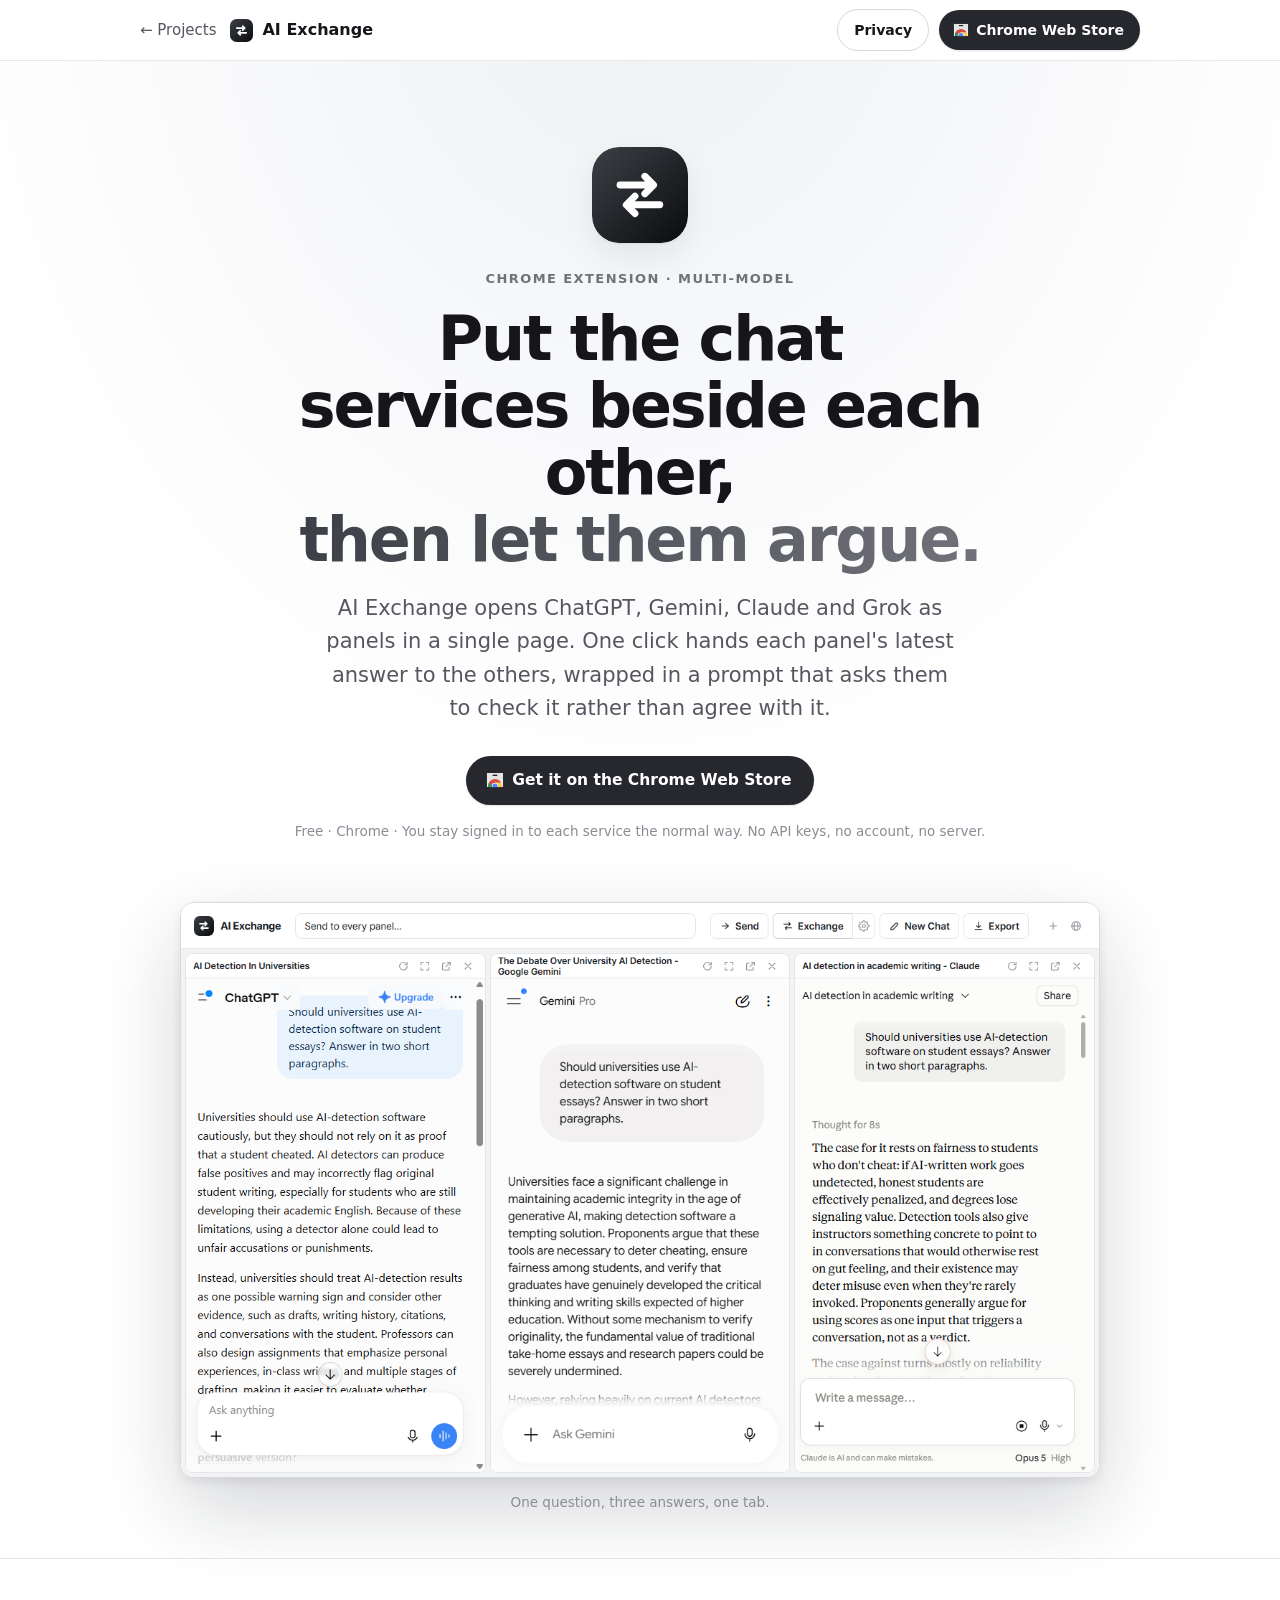
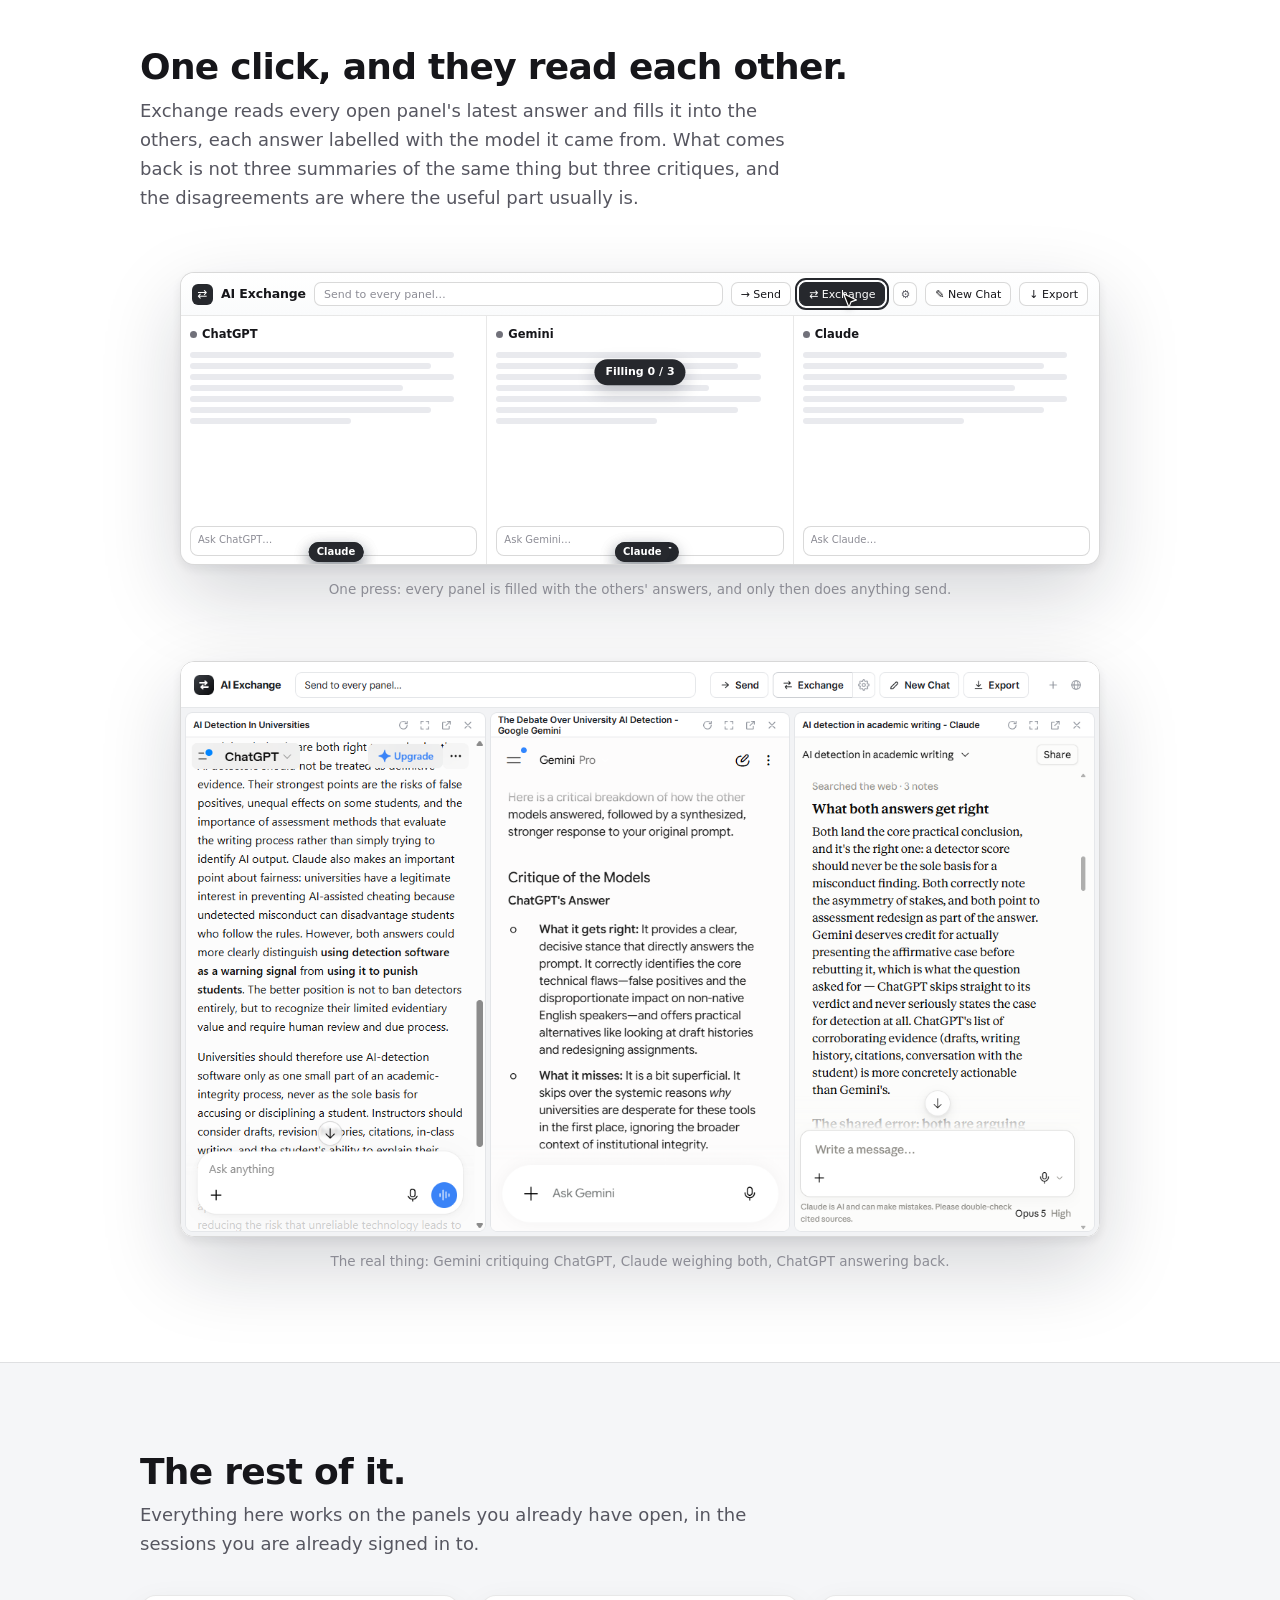
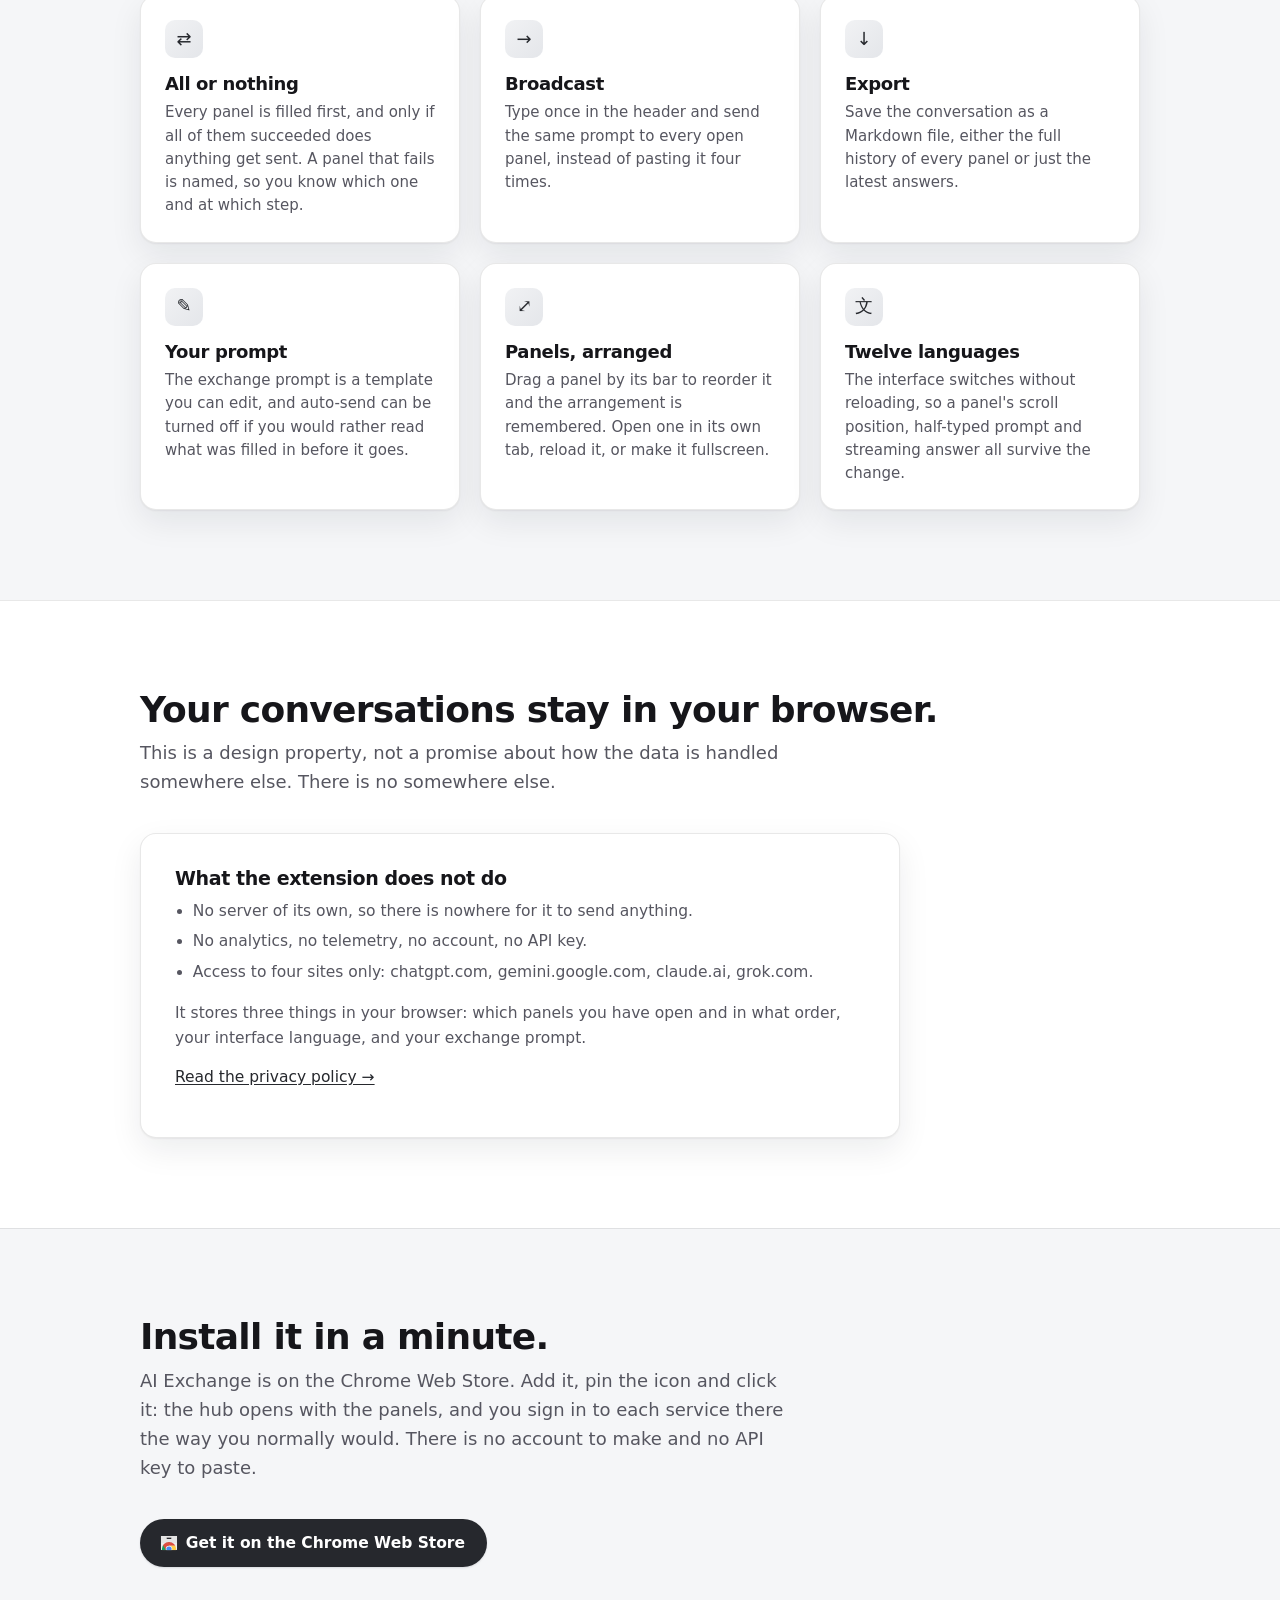
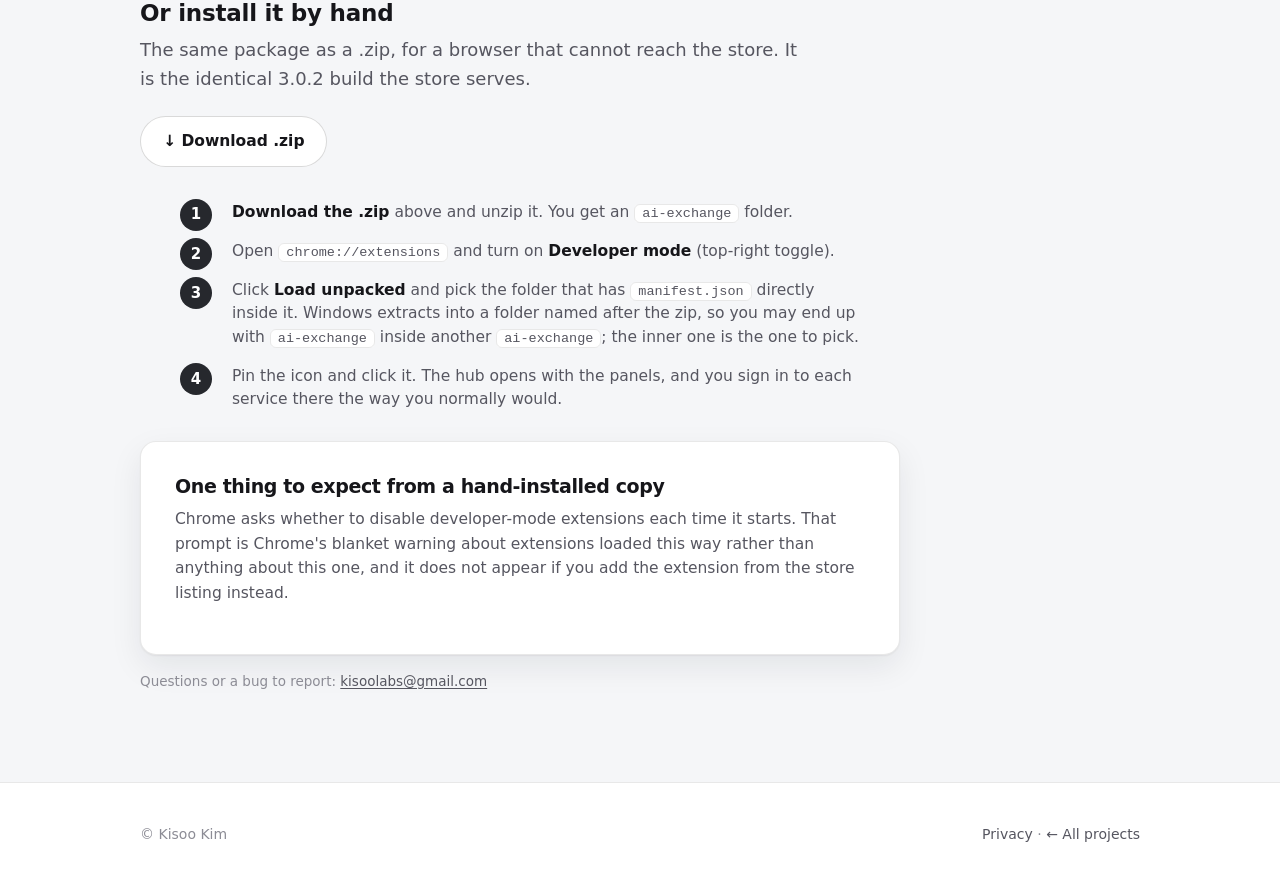
==== commit 6a992469: "ai-exchange: the hand-install zip and the store are both 3.0.2, and the page says so The paragraph s" ====
--- a/ai-exchange/index.html
+++ b/ai-exchange/index.html
@@ -198,7 +198,7 @@
 
         <h3 class="subhead reveal">Or install it by hand</h3>
         <p class="sub narrow reveal">The same package as a .zip, for a browser that cannot reach the
-          store. It is the identical 3.0.0 build the store serves.</p>
+          store. It is the identical 3.0.2 build the store serves.</p>
         <div class="hero-cta cta-left reveal">
           <a class="btn ghost" href="ai-exchange.zip" download>↓ Download .zip</a>
         </div>
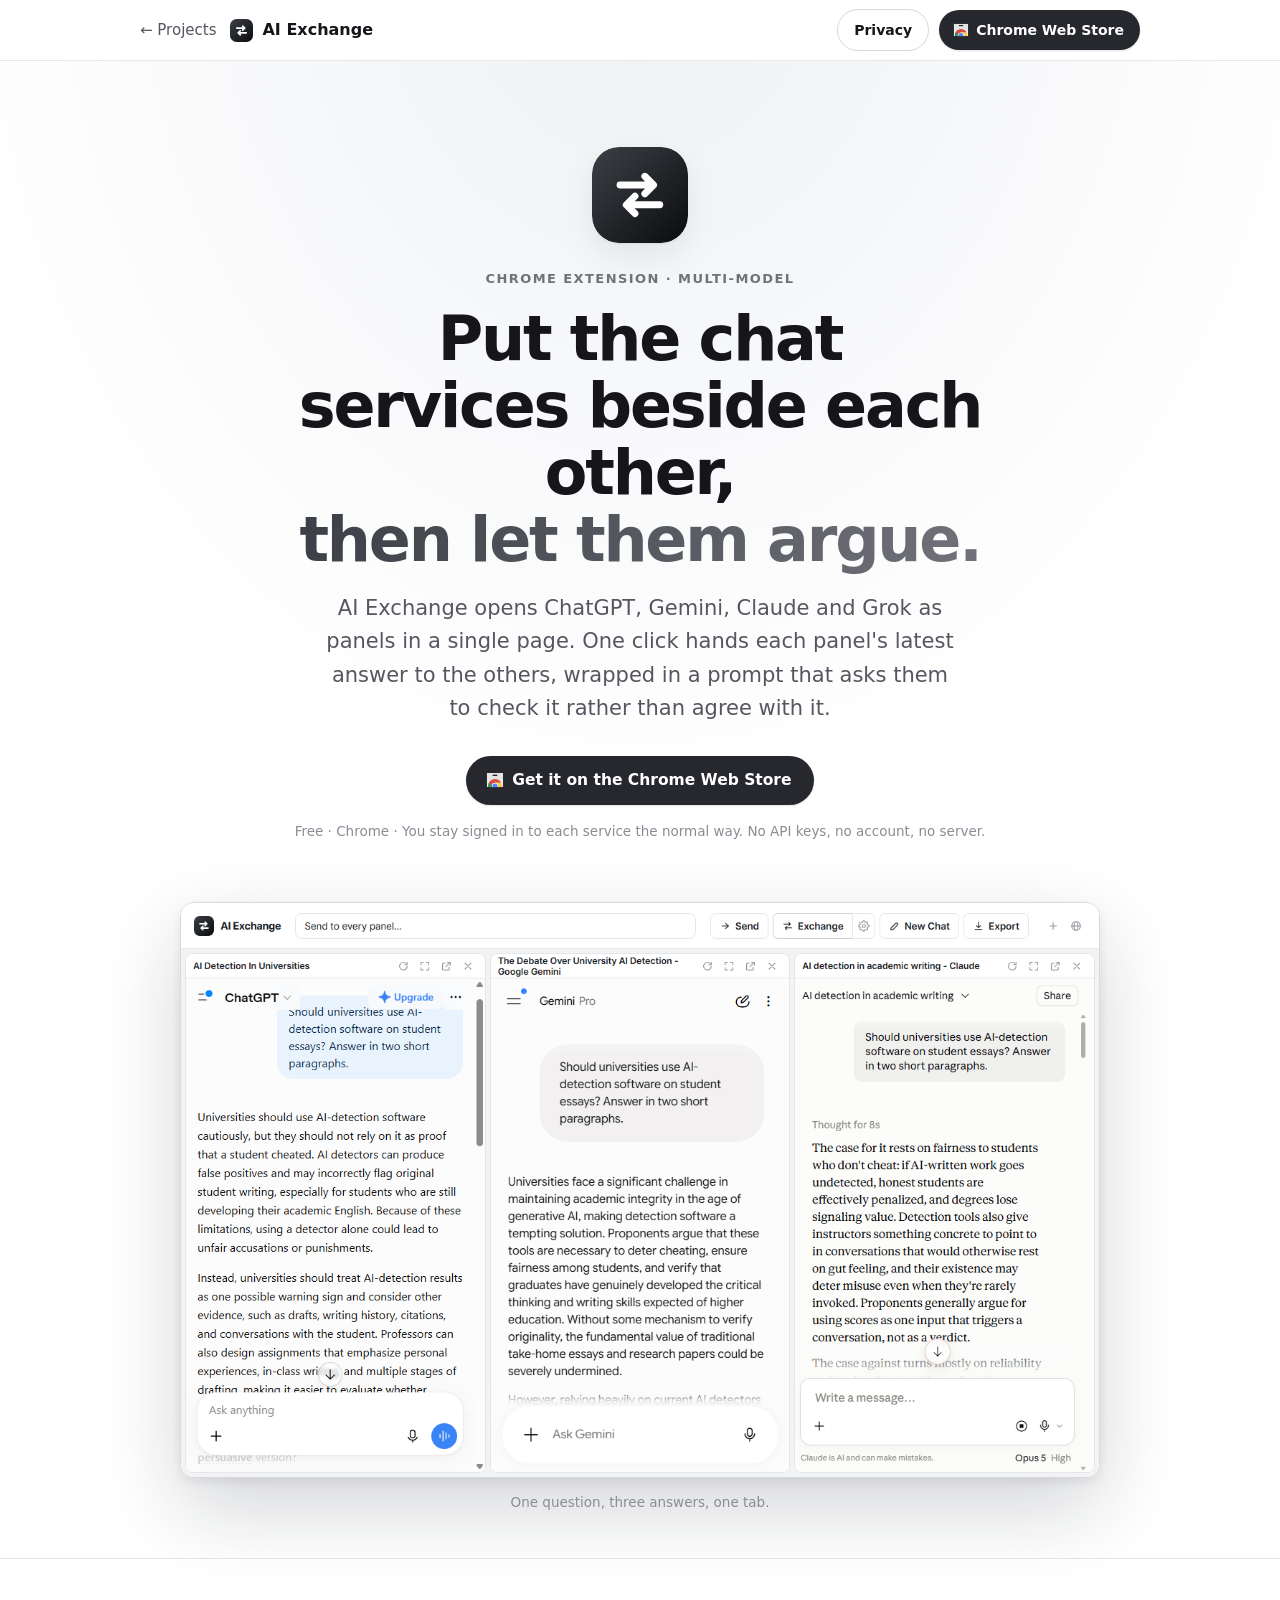
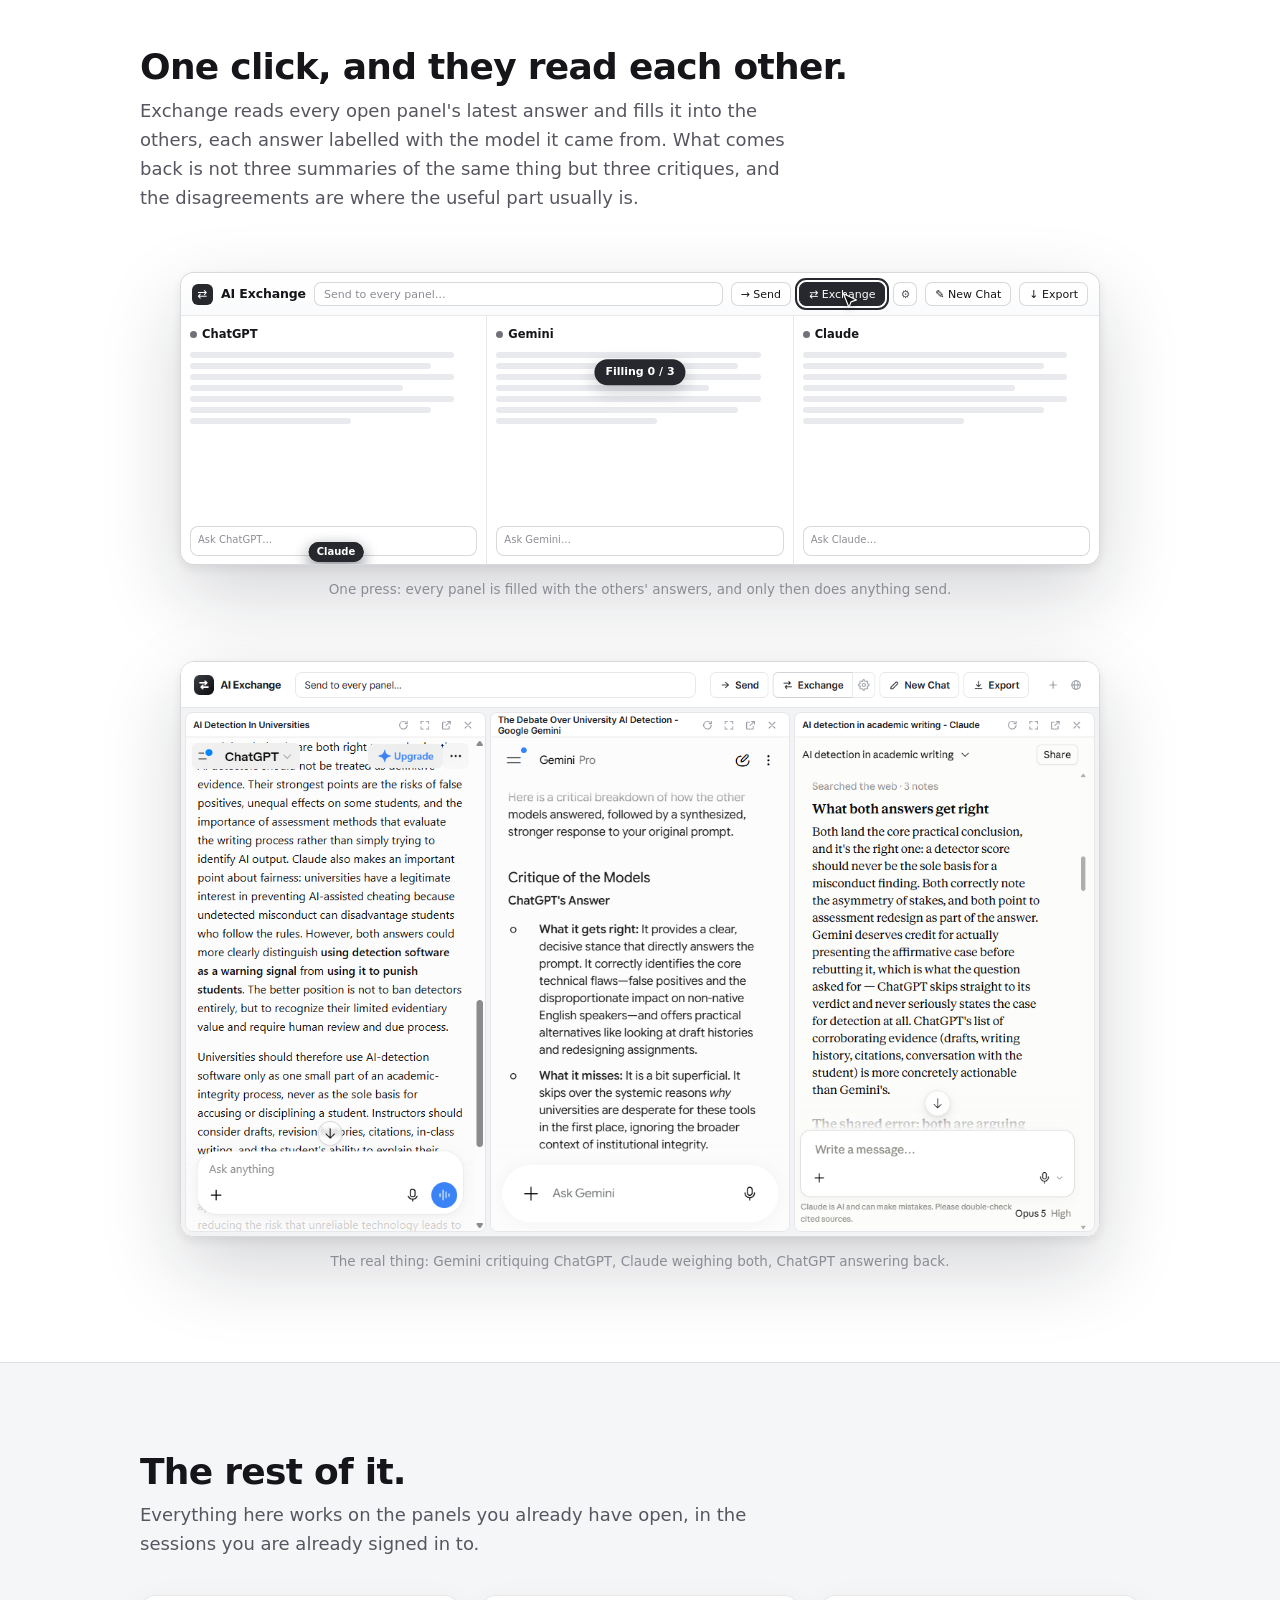
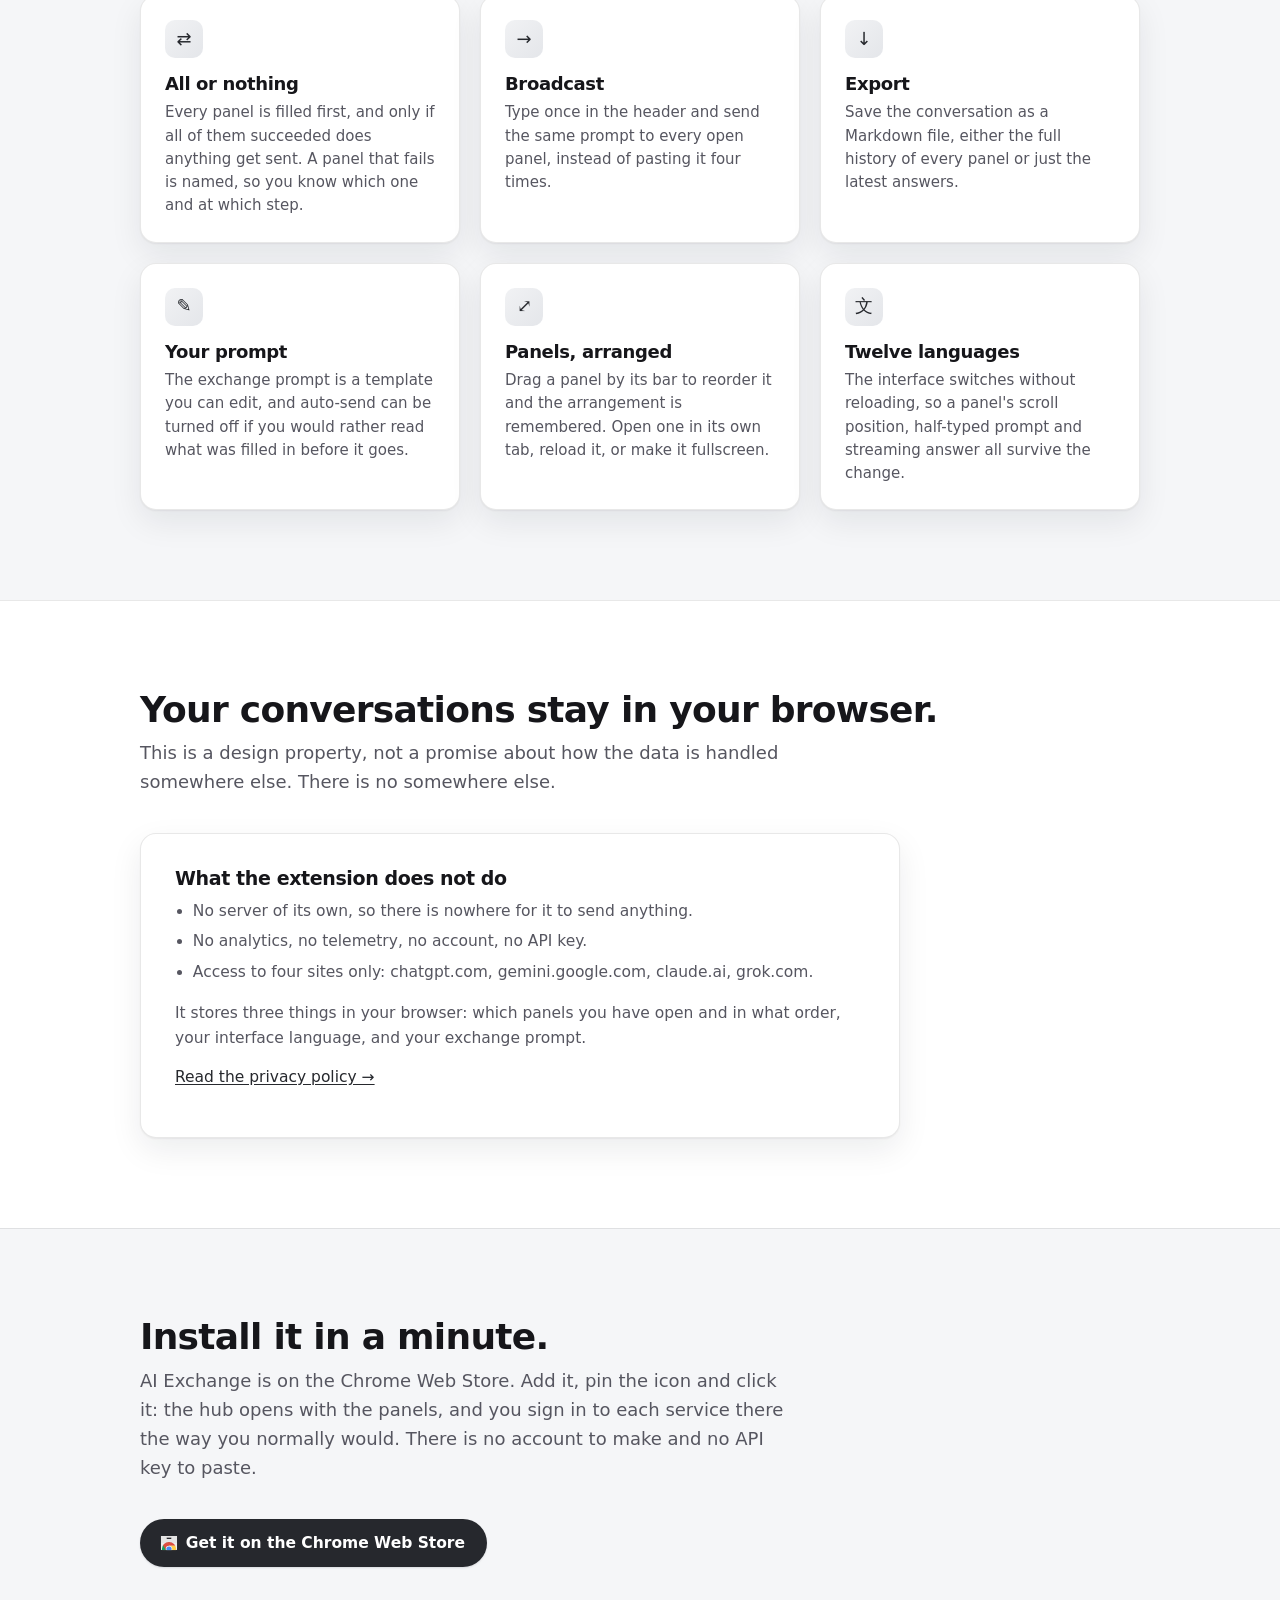
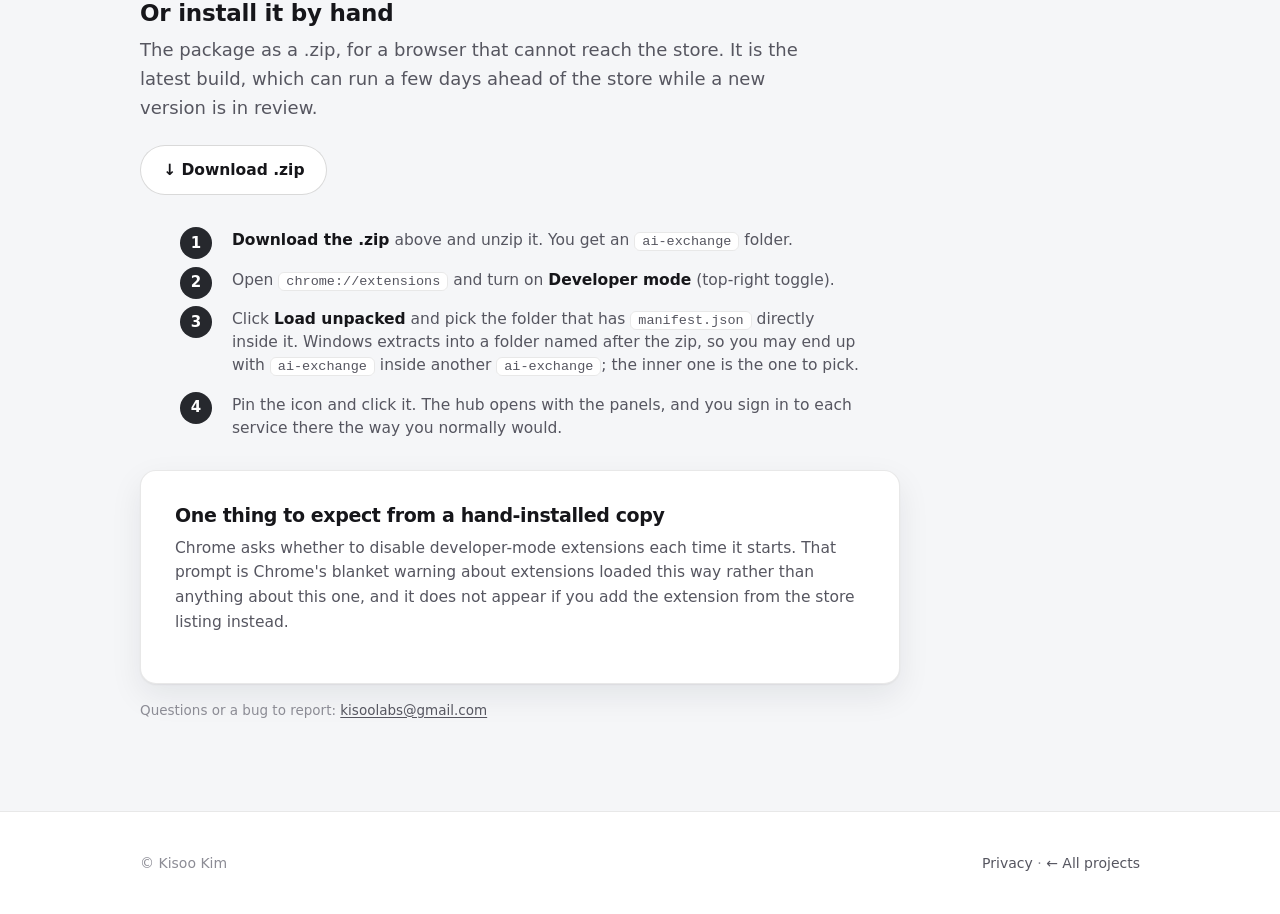
==== commit 85161b9b: "ai-exchange: hand-install zip serves 3.0.3 (ChatGPT's new DOM), and the page stops naming a version " ====
--- a/ai-exchange/index.html
+++ b/ai-exchange/index.html
@@ -197,8 +197,9 @@
         </div>
 
         <h3 class="subhead reveal">Or install it by hand</h3>
-        <p class="sub narrow reveal">The same package as a .zip, for a browser that cannot reach the
-          store. It is the identical 3.0.2 build the store serves.</p>
+        <p class="sub narrow reveal">The package as a .zip, for a browser that cannot reach the
+          store. It is the latest build, which can run a few days ahead of the store while a new
+          version is in review.</p>
         <div class="hero-cta cta-left reveal">
           <a class="btn ghost" href="ai-exchange.zip" download>↓ Download .zip</a>
         </div>
